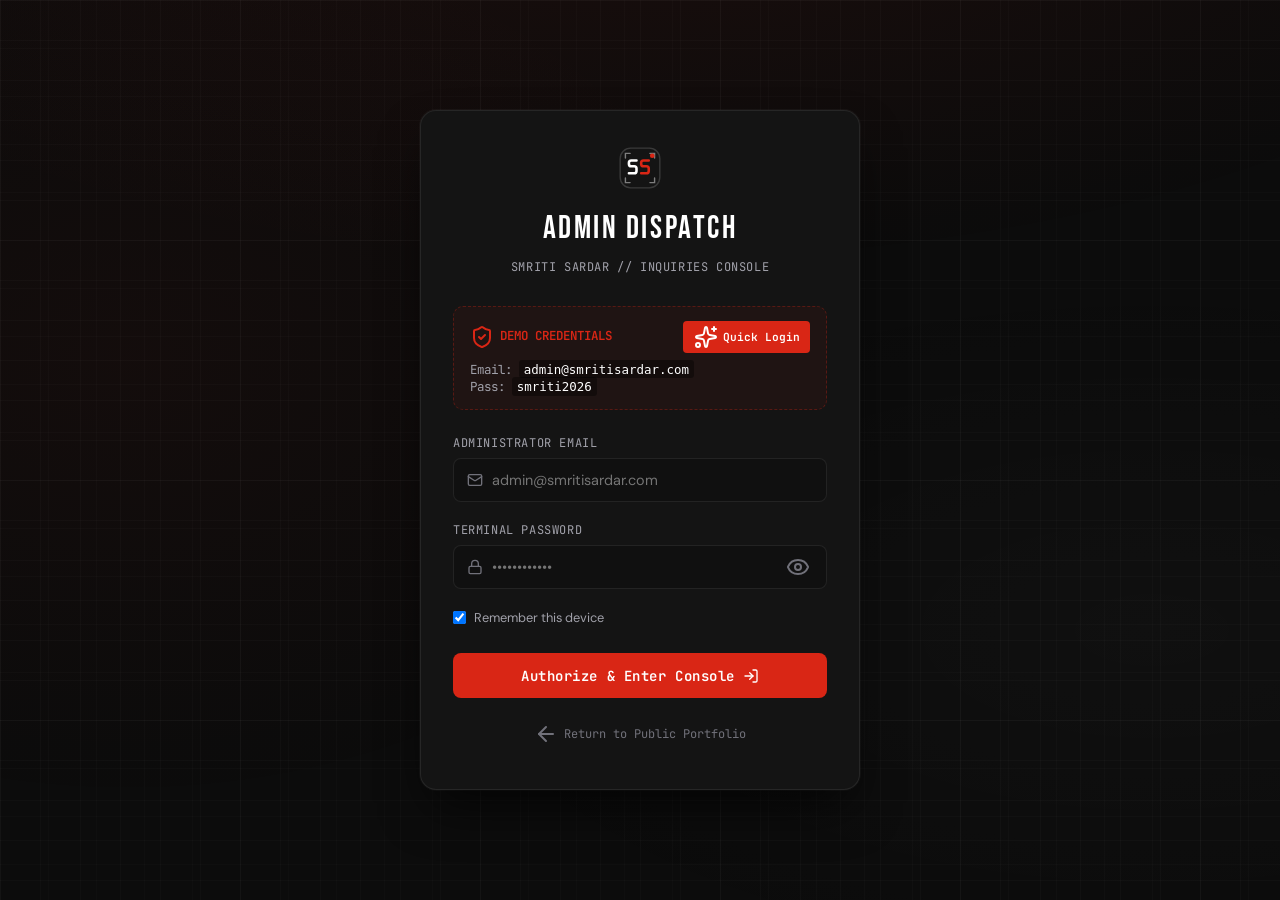
==== admin.html @ a328678c "feat: add Kaelorian-styled Admin Portal for contact inquiries with live syncing, CSV export and auth" ====
<!DOCTYPE html>
<html lang="en">
<head>
  <meta charset="UTF-8">
  <meta name="viewport" content="width=device-width, initial-scale=1.0">
  <meta name="robots" content="noindex, nofollow">
  <meta name="theme-color" content="#0c0c0c">
  <title>Admin Portal | Inquiries Dispatch | Smriti Sardar</title>

  <!-- Favicon -->
  <link rel="icon" type="image/svg+xml" href="data:image/svg+xml,<svg xmlns='http://www.w3.org/2000/svg' viewBox='0 0 100 100'><rect width='100' height='100' rx='20' fill='%230c0c0c'/><text x='50' y='65' font-family='Arial,sans-serif' font-size='48' font-weight='bold' fill='%23d92615' text-anchor='middle'>SS</text></svg>">

  <!-- Typography: Bebas Neue, DM Sans, JetBrains Mono -->
  <link rel="preconnect" href="https://fonts.googleapis.com">
  <link rel="preconnect" href="https://fonts.gstatic.com" crossorigin>
  <link href="https://fonts.googleapis.com/css2?family=Bebas+Neue&family=DM+Sans:ital,opsz,wght@0,9..40,100..1000;1,9..40,100..1000&family=JetBrains+Mono:wght@300;400;500;600;700&display=swap" rel="stylesheet">

  <!-- Core Base Styles & Admin Theme -->
  <link rel="stylesheet" href="styles.css">
  <link rel="stylesheet" href="admin.css">

  <!-- Local Lucide Icons -->
  <script src="assets/js/lucide.min.js"></script>
</head>
<body class="admin-body">
  <!-- Cinematic Telemetry Grid Background -->
  <div class="admin-grid-bg" aria-hidden="true"></div>

  <!-- =========================================================================
       1. AUTHENTICATION VIEW (Default if not logged in)
       ========================================================================= -->
  <section id="loginView" class="admin-auth-wrapper">
    <div class="admin-login-card">
      <div class="admin-login-header">
        <div class="admin-login-brand">
          <svg width="42" height="42" viewBox="0 0 36 36" fill="none" xmlns="http://www.w3.org/2000/svg" aria-hidden="true">
            <rect x="1" y="1" width="34" height="34" rx="9" fill="#141414" stroke="rgba(255, 255, 255, 0.16)" stroke-width="1.2"/>
            <path d="M5.5 9.5V5.5H9.5" stroke="rgba(255, 255, 255, 0.45)" stroke-width="1.2" stroke-linecap="round"/>
            <path d="M26.5 5.5H30.5V9.5" stroke="rgba(255, 255, 255, 0.45)" stroke-width="1.2" stroke-linecap="round"/>
            <path d="M5.5 26.5V30.5H9.5" stroke="rgba(255, 255, 255, 0.45)" stroke-width="1.2" stroke-linecap="round"/>
            <path d="M26.5 30.5H30.5V26.5" stroke="rgba(255, 255, 255, 0.45)" stroke-width="1.2" stroke-linecap="round"/>
            <path d="M15 11.5H10.5C9.4 11.5 8.5 12.4 8.5 13.5V14.5C8.5 15.6 9.4 16.5 10.5 16.5H13C14.1 16.5 15 17.4 15 18.5V20.5C15 21.6 14.1 22.5 13 22.5H8.5" stroke="#FFFFFF" stroke-width="2.2" stroke-linecap="round" stroke-linejoin="round"/>
            <path d="M25.5 11.5H21C19.9 11.5 19 12.4 19 13.5V14.5C19 15.6 19.9 16.5 21 16.5H23.5C24.6 16.5 25.5 17.4 25.5 18.5V20.5C25.5 21.6 24.6 22.5 23.5 22.5H19" stroke="#D92615" stroke-width="2.2" stroke-linecap="round" stroke-linejoin="round"/>
            <circle cx="28.5" cy="7.5" r="2" fill="#D92615"/>
          </svg>
        </div>
        <h1 class="admin-login-title">ADMIN DISPATCH</h1>
        <p class="admin-login-sub">Smriti Sardar // Inquiries Console</p>
      </div>

      <!-- Demo Quick-Fill Credentials Box -->
      <div class="demo-creds-box">
        <div class="demo-creds-header">
          <span class="demo-creds-label">
            <i data-lucide="shield-check" class="icon-xs"></i>
            DEMO CREDENTIALS
          </span>
          <button type="button" class="demo-fill-btn" id="demoFillBtn">
            <i data-lucide="sparkles" class="icon-xs"></i>
            Quick Login
          </button>
        </div>
        <div class="demo-creds-list">
          Email: <code>admin@smritisardar.com</code><br>
          Pass: <code>smriti2026</code>
        </div>
      </div>

      <!-- Login Form -->
      <form id="loginForm" class="auth-form" novalidate>
        <div class="auth-form-group">
          <label for="adminEmail" class="auth-label">Administrator Email</label>
          <div class="auth-input-wrap">
            <i data-lucide="mail" class="auth-input-icon"></i>
            <input type="email" id="adminEmail" class="auth-input" placeholder="admin@smritisardar.com" required autocomplete="username">
          </div>
        </div>

        <div class="auth-form-group">
          <label for="adminPassword" class="auth-label">Terminal Password</label>
          <div class="auth-input-wrap">
            <i data-lucide="lock" class="auth-input-icon"></i>
            <input type="password" id="adminPassword" class="auth-input" placeholder="••••••••••••" required autocomplete="current-password">
            <button type="button" id="togglePasswordBtn" class="auth-toggle-pwd" aria-label="Toggle password visibility">
              <i data-lucide="eye" class="icon-xs"></i>
            </button>
          </div>
        </div>

        <div class="auth-remember-row">
          <label class="auth-remember-label">
            <input type="checkbox" id="rememberMe" checked>
            <span>Remember this device</span>
          </label>
        </div>

        <button type="submit" class="auth-submit-btn" id="loginBtn">
          <span>Authorize & Enter Console</span>
          <i data-lucide="log-in" class="icon-sm"></i>
        </button>
      </form>

      <div class="auth-footer">
        <a href="index.html" class="auth-back-link">
          <i data-lucide="arrow-left" class="icon-xs"></i>
          Return to Public Portfolio
        </a>
      </div>
    </div>
  </section>

  <!-- =========================================================================
       2. DASHBOARD VIEW (Shown upon successful authentication)
       ========================================================================= -->
  <section id="dashboardView" class="admin-dashboard hidden">
    <!-- Top Sticky Appbar -->
    <header class="admin-appbar">
      <div class="admin-appbar-inner">
        <div class="admin-brand-cluster">
          <svg width="32" height="32" viewBox="0 0 36 36" fill="none" xmlns="http://www.w3.org/2000/svg" aria-hidden="true">
            <rect x="1" y="1" width="34" height="34" rx="9" fill="#141414" stroke="rgba(255, 255, 255, 0.16)" stroke-width="1.2"/>
            <path d="M5.5 9.5V5.5H9.5" stroke="rgba(255, 255, 255, 0.45)" stroke-width="1.2" stroke-linecap="round"/>
            <path d="M26.5 5.5H30.5V9.5" stroke="rgba(255, 255, 255, 0.45)" stroke-width="1.2" stroke-linecap="round"/>
            <path d="M5.5 26.5V30.5H9.5" stroke="rgba(255, 255, 255, 0.45)" stroke-width="1.2" stroke-linecap="round"/>
            <path d="M26.5 30.5H30.5V26.5" stroke="rgba(255, 255, 255, 0.45)" stroke-width="1.2" stroke-linecap="round"/>
            <path d="M15 11.5H10.5C9.4 11.5 8.5 12.4 8.5 13.5V14.5C8.5 15.6 9.4 16.5 10.5 16.5H13C14.1 16.5 15 17.4 15 18.5V20.5C15 21.6 14.1 22.5 13 22.5H8.5" stroke="#FFFFFF" stroke-width="2.2" stroke-linecap="round" stroke-linejoin="round"/>
            <path d="M25.5 11.5H21C19.9 11.5 19 12.4 19 13.5V14.5C19 15.6 19.9 16.5 21 16.5H23.5C24.6 16.5 25.5 17.4 25.5 18.5V20.5C25.5 21.6 24.6 22.5 23.5 22.5H19" stroke="#D92615" stroke-width="2.2" stroke-linecap="round" stroke-linejoin="round"/>
            <circle cx="28.5" cy="7.5" r="2" fill="#D92615"/>
          </svg>
          <div class="admin-brand-title">
            <span class="admin-brand-main">SMRITI SARDAR</span>
            <span class="admin-brand-sub">INQUIRIES DISPATCH TERMINAL</span>
          </div>
          <div class="admin-status-beacon" title="Local storage real-time event listener active">
            <span class="beacon-pulse"></span>
            <span>LIVE SYNC</span>
          </div>
        </div>

        <div class="admin-clock-wrap">
          <i data-lucide="clock" class="icon-xs"></i>
          <span id="clockIST">--:--:-- IST</span>
          <span style="opacity: 0.4;">|</span>
          <span id="clockUTC">--:--:-- UTC</span>
        </div>

        <div class="admin-header-actions">
          <a href="index.html" target="_blank" rel="noopener" class="admin-top-btn" title="Open public portfolio website in new tab">
            <i data-lucide="external-link" class="icon-xs"></i>
            <span>Live Site</span>
          </a>
          <button type="button" class="admin-top-btn btn-accent" id="simulateLeadBtn" title="Simulate a new incoming contact inquiry">
            <i data-lucide="plus" class="icon-xs"></i>
            <span>Simulate Lead</span>
          </button>
          <button type="button" class="admin-top-btn" id="exportCsvBtn" title="Download all leads as a CSV spreadsheet">
            <i data-lucide="download" class="icon-xs"></i>
            <span>Export CSV</span>
          </button>
          <button type="button" class="admin-top-btn btn-danger" id="logoutBtn" title="Sign out from this terminal">
            <i data-lucide="log-out" class="icon-xs"></i>
            <span>Logout</span>
          </button>
        </div>
      </div>
    </header>

    <!-- Main Container -->
    <main class="admin-main-wrap">
      <!-- KPI Telemetry Grid -->
      <section class="admin-stats-grid" aria-label="Key Performance Metrics">
        <div class="admin-stat-card">
          <div class="stat-info">
            <span class="stat-label">Total Inquiries</span>
            <span class="stat-value" id="statTotal">0</span>
            <span class="stat-meta">Lifetime contact requests</span>
          </div>
          <div class="stat-icon-pill red">
            <i data-lucide="inbox" class="icon-md"></i>
          </div>
        </div>

        <div class="admin-stat-card">
          <div class="stat-info">
            <span class="stat-label">Unread Inquiries</span>
            <span class="stat-value" id="statUnread">0</span>
            <span class="stat-meta">Awaiting your response</span>
          </div>
          <div class="stat-icon-pill amber">
            <i data-lucide="alert-circle" class="icon-md"></i>
          </div>
        </div>

        <div class="admin-stat-card">
          <div class="stat-info">
            <span class="stat-label">Replied / Active</span>
            <span class="stat-value" id="statReplied">0</span>
            <span class="stat-meta">Engaged discussions</span>
          </div>
          <div class="stat-icon-pill green">
            <i data-lucide="check-circle-2" class="icon-md"></i>
          </div>
        </div>

        <div class="admin-stat-card">
          <div class="stat-info">
            <span class="stat-label">Top Request Scope</span>
            <span class="stat-value" id="statTopScope" style="font-size: 1.6rem; margin-top: 0.2rem;">Expedition</span>
            <span class="stat-meta">Highest client demand</span>
          </div>
          <div class="stat-icon-pill blue">
            <i data-lucide="film" class="icon-md"></i>
          </div>
        </div>
      </section>

      <!-- Filter & Controls Toolbar -->
      <section class="admin-controls-card">
        <!-- Tabs -->
        <div class="admin-tabs-row" role="tablist">
          <button type="button" class="admin-filter-tab active" id="tabAll" role="tab">
            <span>All Requests</span>
            <span class="tab-badge" id="countAll">0</span>
          </button>
          <button type="button" class="admin-filter-tab" id="tabUnread" role="tab">
            <span>Unread</span>
            <span class="tab-badge" id="countUnread">0</span>
          </button>
          <button type="button" class="admin-filter-tab" id="tabReplied" role="tab">
            <span>Replied</span>
            <span class="tab-badge" id="countReplied">0</span>
          </button>
          <button type="button" class="admin-filter-tab" id="tabArchived" role="tab">
            <span>Archived</span>
            <span class="tab-badge" id="countArchived">0</span>
          </button>
        </div>

        <!-- Search & Dropdown Filters -->
        <div class="admin-search-row">
          <div class="admin-search-wrap">
            <i data-lucide="search" class="admin-search-icon"></i>
            <input type="text" id="searchInput" class="admin-search-input" placeholder="Search by client name, email, scope, or message keywords...">
          </div>

          <select id="scopeFilter" class="admin-select" aria-label="Filter by project scope">
            <option value="all">All Project Scopes</option>
            <option value="Documentary / Expedition">Documentary / Expedition</option>
            <option value="Commercial / Brand Film">Commercial / Brand Film</option>
            <option value="Drone Cinematography">Drone Cinematography</option>
            <option value="Video Editing / Color">Video Editing / Color</option>
          </select>

          <select id="sortFilter" class="admin-select" aria-label="Sort inquiries">
            <option value="newest">Sort: Newest First</option>
            <option value="oldest">Sort: Oldest First</option>
          </select>

          <button type="button" class="admin-btn-secondary" id="clearFiltersBtn" title="Clear search and filters">
            <i data-lucide="refresh-cw" class="icon-xs"></i>
            <span>Reset</span>
          </button>
        </div>
      </section>

      <!-- Inquiries Feed -->
      <div id="inquiriesFeed" class="admin-inquiries-feed" aria-live="polite">
        <!-- Inquiries cards rendered dynamically via admin.js -->
      </div>

      <!-- Empty State -->
      <div id="emptyState" class="admin-empty-state hidden">
        <div class="empty-icon-wrap">
          <i data-lucide="inbox" class="icon-lg"></i>
        </div>
        <h3 class="empty-state-title">NO INQUIRIES FOUND</h3>
        <p class="empty-state-sub">There are currently no inquiries matching your active filter criteria. Check another tab or click Simulate Lead to test.</p>
      </div>
    </main>
  </section>

  <!-- =========================================================================
       3. INQUIRY DETAIL MODAL / DOSSIER DRAWER
       ========================================================================= -->
  <div id="inquiryModal" class="admin-modal-backdrop hidden" role="dialog" aria-modal="true" aria-labelledby="modalTitle">
    <div class="admin-modal-card">
      <div class="admin-modal-header">
        <h3 class="admin-modal-title" id="modalTitle">CLIENT DOSSIER &amp; INQUIRY</h3>
        <button type="button" class="admin-modal-close" id="modalCloseBtn" aria-label="Close modal">
          <i data-lucide="x" class="icon-sm"></i>
        </button>
      </div>

      <div class="admin-modal-body">
        <div class="detail-dossier-grid">
          <div class="dossier-item">
            <span class="dossier-lbl">Client Name</span>
            <span class="dossier-val" id="modalName">Elena Rostova</span>
          </div>
          <div class="dossier-item">
            <span class="dossier-lbl">Email Address</span>
            <span class="dossier-val" id="modalEmail">elena@alpineproductions.com</span>
          </div>
          <div class="dossier-item">
            <span class="dossier-lbl">Project Scope</span>
            <span class="dossier-val" id="modalScope">Documentary / Expedition</span>
          </div>
          <div class="dossier-item">
            <span class="dossier-lbl">Timestamp</span>
            <span class="dossier-val" id="modalTime">Oct 29, 2026, 14:32:00</span>
          </div>
        </div>

        <div>
          <label class="auth-label" style="display:block; margin-bottom:0.4rem;">Status</label>
          <select id="modalStatusSelect" class="admin-select" style="width:100%;">
            <option value="unread">Unread / New Dispatch</option>
            <option value="replied">Replied / In Progress</option>
            <option value="archived">Archived</option>
          </select>
        </div>

        <div>
          <label class="auth-label" style="display:block; margin-bottom:0.4rem;">Project Message &amp; Vision</label>
          <div class="detail-message-box" id="modalMessage"></div>
        </div>

        <div>
          <div style="display:flex; justify-content:space-between; align-items:center; margin-bottom:0.4rem;">
            <label for="modalNotes" class="auth-label" style="margin:0;">Internal Admin Notes (Private)</label>
            <button type="button" class="admin-btn-secondary" id="modalSaveNotesBtn" style="padding:0.25rem 0.6rem; font-size:0.7rem;">
              <i data-lucide="check" class="icon-xs"></i> Save Note
            </button>
          </div>
          <textarea id="modalNotes" class="admin-notes-area" rows="3" placeholder="Add private notes regarding budget quotes, camera equipment required, or follow-up dates..."></textarea>
        </div>
      </div>

      <div class="admin-modal-footer">
        <div style="display:flex; gap:0.5rem;">
          <a id="modalReplyBtn" href="#" class="btn-inquiry-action primary" style="padding:0.55rem 1rem; font-size:0.8rem;">
            <i data-lucide="send" class="icon-xs"></i>
            <span>Reply via Email</span>
          </a>
          <button type="button" id="modalCopyBtn" class="btn-inquiry-action" style="padding:0.55rem 0.85rem; font-size:0.8rem;">
            <i data-lucide="copy" class="icon-xs"></i>
            <span>Copy Dossier</span>
          </button>
        </div>

        <button type="button" id="modalDeleteBtn" class="btn-inquiry-action danger" style="padding:0.55rem 0.85rem; font-size:0.8rem;">
          <i data-lucide="trash-2" class="icon-xs"></i>
          <span>Delete File</span>
        </button>
      </div>
    </div>
  </div>

  <!-- =========================================================================
       4. SIMULATE INCOMING LEAD MODAL
       ========================================================================= -->
  <div id="simulateModal" class="admin-modal-backdrop hidden" role="dialog" aria-modal="true" aria-labelledby="simModalTitle">
    <div class="admin-modal-card">
      <div class="admin-modal-header">
        <h3 class="admin-modal-title" id="simModalTitle">SIMULATE INCOMING CONTACT INQUIRY</h3>
        <button type="button" class="admin-modal-close" id="simulateCloseBtn" aria-label="Close modal">
          <i data-lucide="x" class="icon-sm"></i>
        </button>
      </div>

      <form id="simulateForm" style="display:flex; flex-direction:column; overflow-y:auto;">
        <div class="admin-modal-body">
          <div>
            <label class="auth-label" style="display:block; margin-bottom:0.4rem;">Select Quick Template Preset</label>
            <div class="preset-pills-row">
              <button type="button" class="preset-pill" data-preset="expedition">
                <i data-lucide="sparkles" class="icon-xs"></i> Himalayan Expedition Doc
              </button>
              <button type="button" class="preset-pill" data-preset="brand">
                <i data-lucide="sparkles" class="icon-xs"></i> Nordic Trail Commercial
              </button>
              <button type="button" class="preset-pill" data-preset="drone">
                <i data-lucide="sparkles" class="icon-xs"></i> CineLifter Drone Pilot
              </button>
            </div>
          </div>

          <div class="auth-form-group">
            <label for="simName" class="auth-label">Sender Name</label>
            <input type="text" id="simName" class="auth-input" placeholder="e.g. David Lin" required style="padding-left:1rem;">
          </div>

          <div class="auth-form-group">
            <label for="simEmail" class="auth-label">Email Address</label>
            <input type="email" id="simEmail" class="auth-input" placeholder="e.g. david@nationalfilm.org" required style="padding-left:1rem;">
          </div>

          <div class="auth-form-group">
            <label for="simScope" class="auth-label">Project Scope</label>
            <select id="simScope" class="admin-select" style="width:100%;">
              <option value="Documentary / Expedition">Documentary / Expedition</option>
              <option value="Commercial / Brand Film">Commercial / Brand Film</option>
              <option value="Drone Cinematography">Drone Cinematography</option>
              <option value="Video Editing / Color">Video Editing / Color</option>
            </select>
          </div>

          <div class="auth-form-group">
            <label for="simMessage" class="auth-label">Project Message</label>
            <textarea id="simMessage" class="auth-input" rows="4" placeholder="Simulated project scope description..." required style="padding-left:1rem;"></textarea>
          </div>
        </div>

        <div class="admin-modal-footer">
          <button type="button" class="btn-inquiry-action" id="cancelSimBtn" onclick="document.getElementById('simulateModal').classList.add('hidden');">Cancel</button>
          <button type="submit" class="auth-submit-btn" style="margin:0; padding:0.55rem 1.25rem;">
            <span>Dispatch Simulated Inquiry</span>
            <i data-lucide="send" class="icon-xs"></i>
          </button>
        </div>
      </form>
    </div>
  </div>

  <!-- =========================================================================
       5. TOAST NOTIFICATION
       ========================================================================= -->
  <div class="admin-toast-portal">
    <div id="adminToast" class="admin-toast" role="status" aria-live="polite">
      <i data-lucide="check-circle-2" class="icon-sm" style="color:var(--admin-green);"></i>
      <span id="toastText">Action completed successfully</span>
    </div>
  </div>

  <!-- Admin Controller -->
  <script src="admin.js"></script>
</body>
</html>
---- styles.css ----
/* ==========================================================================
   SMRITI SARDAR PORTFOLIO — KAELORIAN EDITORIAL DESIGN SYSTEM
   Theme: Kaelorian Studio Architecture (Matte Obsidian, Crisp Hairline Borders,
          Condensed Heroic Bebas Neue Typography, DM Sans Editorial Flow,
          Vermilion Red Accent [#d92615] & High-Contrast Monochrome Badges)
   ========================================================================== */

/* --- 1. DESIGN TOKENS --- */
:root {
  /* Tone 1: Canvas & Surfaces */
  --tone-1-canvas: #0c0c0c;                  /* Kaelorian Matte Obsidian */
  --tone-1-surface: #141414;                 /* Dark Basalt Surface */
  --tone-1-surface-glass: rgba(18, 18, 18, 0.78); /* Translucent Glass */
  --tone-1-surface-elevated: rgba(22, 22, 22, 0.95); /* Modals & Floating Menus */
  --tone-1-border: rgba(255, 255, 255, 0.1); /* 1px Crisp Hairline Border */
  --tone-1-border-subtle: rgba(255, 255, 255, 0.06); /* Edge lighting */

  /* Tone 2: Headings & Titles */
  --tone-2-title: #ffffff;                   /* Crisp Alabaster White */
  --tone-2-title-muted: #e4e4e7;             /* Sub-heading White */
  --tone-2-gradient: linear-gradient(180deg, #ffffff 60%, #a1a1aa 100%);

  /* Tone 3: Descriptions & Copy */
  --tone-3-copy: #8f8f8f;                    /* Kaelorian Muted Grey */
  --tone-3-copy-dim: #525252;                /* Dim Slate for minor hints */
  --tone-3-copy-bright: #d4d4d4;             /* Bright Slate for lead text */

  /* Tone 4: Primary Brand & Interactive Accent (Kaelorian Vermilion Red) */
  --tone-4-primary: #d92615;                 /* Kaelorian Red */
  --tone-4-violet: #fa4e3e;                  /* Ember Red Hover */
  --tone-4-primary-hover: #fa4e3e;           /* Bright Vermilion Hover */
  --tone-4-gradient: linear-gradient(135deg, #d92615 0%, #fa4e3e 100%);
  --tone-4-glow: rgba(217, 38, 21, 0.35);   /* Vermilion Soft Glow */
  --tone-4-spotlight: rgba(217, 38, 21, 0.22); /* MagicCard Spotlight */
  --tone-4-ring: rgba(217, 38, 21, 0.5);    /* Focus Ring */

  /* Tone 5: Secondary Highlight & Telemetry */
  --tone-5-cyan: #06b6d4;                    /* Vibrant Cyan Telemetry */
  --tone-5-emerald: #10b981;                 /* Status Beacon Emerald */
  --tone-5-glow: rgba(217, 38, 21, 0.35);    /* Glow */
  --tone-5-badge-bg: rgba(255, 255, 255, 0.04); /* Kaelorian Minimal Badge Tint */

  /* Typography */
  --font-display: "Bebas Neue", -apple-system, BlinkMacSystemFont, "Segoe UI", sans-serif;
  --font-body: "DM Sans", "Inter", -apple-system, BlinkMacSystemFont, "Segoe UI", Roboto, sans-serif;
  --font-mono: "JetBrains Mono", ui-monospace, SFMono-Regular, Menlo, Monaco, Consolas, monospace;

  /* Sizing & Radius */
  --radius-sm: 0.375rem;                     /* 6px */
  --radius: 0.5rem;                          /* 8px */
  --radius-lg: 0.75rem;                      /* 12px */
  --radius-xl: 1rem;                         /* 16px */
  --radius-full: 9999px;

  /* Animation Easings */
  --ease-out-expo: cubic-bezier(0.16, 1, 0.3, 1);
  --ease-smooth: cubic-bezier(0.2, 0.9, 0.3, 1);
}

/* --- 2. GLOBAL RESET & FOUNDATIONS --- */
*, *::before, *::after {
  box-sizing: border-box;
  margin: 0;
  padding: 0;
  -webkit-tap-highlight-color: transparent;
}

html {
  scroll-behavior: smooth;
  scroll-padding-top: 100px;
  font-size: 16px;
  background-color: var(--tone-1-canvas);
  color: var(--tone-2-title);
}

body {
  font-family: var(--font-body);
  background-color: var(--tone-1-canvas);
  color: var(--tone-3-copy);
  line-height: 1.65;
  overflow-x: hidden;
  position: relative;
  min-height: 100vh;
  -webkit-font-smoothing: antialiased;
  -moz-osx-font-smoothing: grayscale;
}

/* Ambient Radial Mesh & Fine Matrix Grid */
body::before {
  content: "";
  position: fixed;
  inset: 0;
  background-image: 
    radial-gradient(ellipse 80% 50% at 50% -20%, rgba(217, 38, 21, 0.08), transparent),
    radial-gradient(ellipse 60% 40% at 90% 70%, rgba(255, 255, 255, 0.02), transparent),
    radial-gradient(ellipse 50% 50% at 10% 40%, rgba(217, 38, 21, 0.04), transparent),
    linear-gradient(to right, rgba(255, 255, 255, 0.015) 1px, transparent 1px),
    linear-gradient(to bottom, rgba(255, 255, 255, 0.015) 1px, transparent 1px);
  background-size: 100% 100%, 100% 100%, 100% 100%, 48px 48px, 48px 48px;
  pointer-events: none;
  z-index: 0;
}

a {
  color: inherit;
  text-decoration: none;
}

button {
  font-family: inherit;
  border: none;
  background: none;
  cursor: pointer;
  color: inherit;
}

input, textarea, button {
  font-family: inherit;
}

/* --- 3. TYPOGRAPHY ENFORCEMENT --- */
h1, h2, h3, h4, .hero-title, .section-title, .about-heading, .contact-heading, .card-title, .dialog-title {
  font-family: var(--font-display);
  color: var(--tone-2-title);
  letter-spacing: 0.025em;
  text-transform: uppercase;
  font-weight: 400;
}

p, .hero-subtitle, .section-lead, .card-summary, .about-lead, .about-text, .dialog-description, .contact-lead, .pillar-section p, .process-step-card p {
  font-family: var(--font-body);
  color: var(--tone-3-copy);
  line-height: 1.65;
}

.stat-num, .chip-count, .meta-tag, .badge, .project-number, .step-num, .spec-val, .spec-label, .subhead-lbl, #gitCommitHash, .timecode-overlay {
  font-family: var(--font-mono);
}

/* --- 4. SCROLL PROGRESS BAR & AMBIENT FILM GRAIN --- */
.scroll-progress-bar {
  position: fixed;
  top: 0;
  left: 0;
  width: 0%;
  height: 2px;
  background: linear-gradient(90deg, var(--tone-4-primary), #ffffff);
  z-index: 1000;
  transition: width 0.08s ease-out;
}

.film-grain {
  position: fixed;
  inset: 0;
  pointer-events: none;
  z-index: 1;
  opacity: 0.025;
  background-image: url("data:image/svg+xml,%3Csvg viewBox='0 0 200 200' xmlns='http://www.w3.org/2000/svg'%3E%3Cfilter id='noiseFilter'%3E%3CfeTurbulence type='fractalNoise' baseFrequency='0.85' numOctaves='3' stitchTiles='stitch'/%3E%3C/filter%3E%3Crect width='100%25' height='100%25' filter='url(%23noiseFilter)'/%3E%3C/svg%3E");
}

/* --- 5. MAGIC UI: BLURFADE ANIMATION --- */
@keyframes blur-fade-in {
  0% {
    opacity: 0;
    filter: blur(8px);
    transform: translateY(12px);
  }
  100% {
    opacity: 1;
    filter: blur(0px);
    transform: translateY(0);
  }
}

.animate-on-scroll {
  opacity: 0;
  filter: blur(8px);
  transform: translateY(12px);
  transition: opacity 0.65s var(--ease-out-expo),
              filter 0.65s var(--ease-out-expo),
              transform 0.65s var(--ease-out-expo);
  will-change: opacity, filter, transform;
}

.animate-on-scroll.in-view {
  animation: blur-fade-in 0.65s var(--ease-out-expo) forwards;
}

/* --- 6. MAGIC UI: SPOTLIGHT CARDS (MAGIC-CARD) --- */
.magic-card {
  position: relative;
  background: var(--tone-1-surface-glass);
  backdrop-filter: blur(14px);
  -webkit-backdrop-filter: blur(14px);
  border: 1px solid var(--tone-1-border);
  border-radius: var(--radius-xl);
  overflow: hidden;
  transition: border-color 0.25s ease, background 0.25s ease, transform 0.25s var(--ease-out-expo);
}

/* Electric Indigo & Cyan radial spotlight following cursor */
.magic-card::before {
  content: "";
  position: absolute;
  inset: -1px;
  border-radius: inherit;
  padding: 1px;
  background: radial-gradient(
    480px circle at var(--mouse-x, -600px) var(--mouse-y, -600px),
    rgba(217, 38, 21, 0.35),
    rgba(255, 255, 255, 0.08) 35%,
    transparent 55%
  );
  -webkit-mask: linear-gradient(#fff 0 0) content-box, linear-gradient(#fff 0 0);
  -webkit-mask-composite: xor;
  mask-composite: exclude;
  pointer-events: none;
  opacity: 0;
  transition: opacity 0.3s ease;
  z-index: 2;
}

/* Subtle surface illumination */
.magic-card::after {
  content: "";
  position: absolute;
  inset: 0;
  border-radius: inherit;
  background: radial-gradient(
    400px circle at var(--mouse-x, -600px) var(--mouse-y, -600px),
    rgba(217, 38, 21, 0.06),
    transparent 50%
  );
  pointer-events: none;
  opacity: 0;
  transition: opacity 0.3s ease;
  z-index: 1;
}

.magic-card:hover::before,
.magic-card:hover::after {
  opacity: 1;
}

.magic-card:hover {
  border-color: rgba(255, 255, 255, 0.25);
}

/* --- 7. MAGIC UI: ANIMATED BORDER BEAM --- */
.border-beam-wrapper {
  position: relative;
}

.border-beam {
  position: absolute;
  inset: 0;
  border-radius: inherit;
  pointer-events: none;
  overflow: hidden;
  z-index: 3;
}

/* Conic gradient rotating border beam blending Kaelorian Red & White */
.border-beam::after {
  content: "";
  position: absolute;
  aspect-ratio: 1;
  width: calc(100% * 1.5);
  top: 50%;
  left: 50%;
  background: conic-gradient(
    from 0deg at 50% 50%,
    transparent 0deg,
    transparent 280deg,
    var(--tone-4-primary) 320deg,
    #fa4e3e 345deg,
    #ffffff 360deg
  );
  animation: border-beam-spin 7.5s linear infinite;
  transform: translate(-50%, -50%);
  -webkit-mask: linear-gradient(#fff 0 0) content-box, linear-gradient(#fff 0 0);
  -webkit-mask-composite: xor;
  mask-composite: exclude;
  padding: 1.5px;
}

@keyframes border-beam-spin {
  0% { transform: translate(-50%, -50%) rotate(0deg); }
  100% { transform: translate(-50%, -50%) rotate(360deg); }
}

/* --- 8. BUTTONS & BADGES --- */
.btn {
  display: inline-flex;
  align-items: center;
  justify-content: center;
  gap: 0.5rem;
  font-family: var(--font-body);
  font-size: 0.8125rem;
  font-weight: 600;
  line-height: 1;
  text-transform: uppercase;
  letter-spacing: 0.05em;
  padding: 0.7rem 1.35rem;
  border-radius: var(--radius-full);
  border: 1px solid transparent;
  transition: all 0.2s var(--ease-smooth);
  white-space: nowrap;
  user-select: none;
  cursor: pointer;
  position: relative;
}

.btn:active {
  transform: scale(0.98);
}

.btn:focus-visible {
  outline: none;
  box-shadow: 0 0 0 2px var(--tone-1-canvas), 0 0 0 4px var(--tone-4-ring);
}

/* Kaelorian Vermilion Red CTA Button */
.btn-primary {
  background: var(--tone-4-primary);
  color: #ffffff;
  border: 1px solid rgba(255, 255, 255, 0.15);
  box-shadow: 0 4px 16px -2px var(--tone-4-glow);
}

.btn-primary:hover {
  background: var(--tone-4-primary-hover);
  box-shadow: 0 6px 24px -2px rgba(250, 78, 62, 0.6);
  transform: translateY(-1px);
}

.btn-primary:active {
  transform: scale(0.98);
}

/* Kaelorian Minimal Outline Button */
.btn-outline {
  background-color: rgba(20, 20, 20, 0.6);
  border-color: var(--tone-1-border);
  color: var(--tone-2-title);
  backdrop-filter: blur(8px);
}

.btn-outline:hover {
  background-color: rgba(255, 255, 255, 0.08);
  border-color: rgba(255, 255, 255, 0.3);
  color: #ffffff;
  transform: translateY(-1px);
}

.btn-outline:active {
  transform: scale(0.98);
}

.btn-secondary {
  background-color: var(--tone-1-surface);
  border-color: var(--tone-1-border);
  color: var(--tone-2-title);
}

.btn-secondary:hover {
  background-color: #1a1a22;
  border-color: #3f3f46;
}

.btn-ghost {
  background-color: transparent;
  color: var(--tone-3-copy);
}

.btn-ghost:hover {
  background-color: rgba(255, 255, 255, 0.05);
  color: var(--tone-2-title);
}

.btn-sm {
  padding: 0.45rem 0.85rem;
  font-size: 0.8125rem;
  border-radius: var(--radius);
}

.btn-lg {
  padding: 0.75rem 1.45rem;
  font-size: 0.9375rem;
  border-radius: var(--radius);
}

.btn-icon {
  width: 2.25rem;
  height: 2.25rem;
  padding: 0;
  border-radius: var(--radius);
}

/* Lucide Icon Helpers */
.icon-sm {
  width: 1rem;
  height: 1rem;
  stroke-width: 2;
}

.icon-md {
  width: 1.25rem;
  height: 1.25rem;
  stroke-width: 2;
}

.icon-lg {
  width: 1.5rem;
  height: 1.5rem;
  stroke-width: 1.75;
}

/* Kaelorian Status Badges */
.badge {
  display: inline-flex;
  align-items: center;
  gap: 0.45rem;
  font-family: var(--font-mono);
  font-size: 0.72rem;
  font-weight: 600;
  text-transform: uppercase;
  letter-spacing: 0.08em;
  padding: 0.35rem 0.85rem;
  border-radius: var(--radius-full);
  border: 1px solid var(--tone-1-border);
  background: var(--tone-5-badge-bg);
  color: var(--tone-2-title);
  backdrop-filter: blur(8px);
}

.badge-outline {
  border-color: rgba(255, 255, 255, 0.15);
}

.badge-num {
  color: var(--tone-4-primary);
  font-weight: 700;
}

.badge-pulse-dot {
  width: 6px;
  height: 6px;
  border-radius: 50%;
  background: var(--tone-4-primary);
  box-shadow: 0 0 8px var(--tone-4-glow);
  animation: pulse-dot-anim 2s infinite ease-in-out;
}

.pulse-dot {
  width: 6px;
  height: 6px;
  border-radius: 50%;
  background: var(--tone-5-emerald);
  box-shadow: 0 0 8px rgba(16, 185, 129, 0.8);
  animation: pulse-dot-anim 2s infinite ease-in-out;
}

@keyframes pulse-dot-anim {
  0%, 100% { opacity: 1; transform: scale(1); }
  50% { opacity: 0.4; transform: scale(0.85); }
}

/* --- 9. FLOATING STUDIO DOCK NAVBAR --- */
.site-header {
  position: fixed;
  top: 1.25rem;
  left: 0;
  width: 100%;
  padding: 0 1rem;
  z-index: 50;
  pointer-events: none;
}

.header-container {
  max-width: 1120px;
  margin: 0 auto;
  padding: 0.5rem 0.85rem;
  border-radius: var(--radius-full);
  background: rgba(12, 12, 16, 0.78);
  backdrop-filter: blur(20px);
  -webkit-backdrop-filter: blur(20px);
  border: 1px solid rgba(255, 255, 255, 0.09);
  box-shadow: 0 20px 40px -15px rgba(0, 0, 0, 0.8);
  display: flex;
  align-items: center;
  justify-content: space-between;
  pointer-events: auto;
  transition: all 0.25s ease;
}

.site-header.elevated .header-container {
  background: rgba(10, 10, 10, 0.95);
  border-color: rgba(255, 255, 255, 0.18);
  box-shadow: 0 25px 50px -10px rgba(0, 0, 0, 0.95);
}

/* Unique Viewfinder SS Monogram Brand Mark */
.brand-wordmark {
  display: inline-flex;
  align-items: center;
  gap: 0.75rem;
  color: var(--tone-2-title);
  text-decoration: none;
  padding-left: 0.25rem;
}

.brand-monogram {
  display: inline-flex;
  align-items: center;
  justify-content: center;
  line-height: 0;
  position: relative;
  transition: transform 0.25s var(--ease-out-expo), filter 0.25s ease;
}

.brand-monogram-svg {
  display: block;
  width: 34px;
  height: 34px;
  transition: all 0.25s ease;
}

.brand-wordmark:hover .brand-monogram {
  transform: scale(1.06);
  filter: drop-shadow(0 0 10px rgba(217, 38, 21, 0.45));
}

.brand-text-block {
  display: flex;
  flex-direction: column;
  gap: 0.1rem;
}

.brand-name {
  font-family: var(--font-display);
  font-size: 1.15rem;
  font-weight: 400;
  letter-spacing: 0.04em;
  line-height: 1;
  color: #ffffff;
}

.brand-sub {
  font-family: var(--font-mono);
  font-size: 0.65rem;
  font-weight: 500;
  letter-spacing: 0.04em;
  color: var(--tone-3-copy);
  line-height: 1;
}

/* Nav links */
.nav-links {
  display: flex;
  align-items: center;
  gap: 0.25rem;
}

.nav-item {
  padding: 0.45rem 0.85rem;
  font-size: 0.8125rem;
  font-weight: 500;
  color: var(--tone-3-copy);
  border-radius: var(--radius-full);
  transition: color 0.15s, background 0.15s;
}

.nav-item:hover {
  color: var(--tone-2-title);
  background: rgba(255, 255, 255, 0.05);
}

.nav-cta {
  border-radius: var(--radius-full);
  padding: 0.5rem 1rem;
}

/* Mobile Hamburger Toggle */
.menu-toggle {
  display: none;
  flex-direction: column;
  justify-content: center;
  align-items: center;
  width: 2.25rem;
  height: 2.25rem;
  gap: 5px;
  border-radius: var(--radius-full);
  border: 1px solid var(--tone-1-border);
  background: rgba(24, 24, 28, 0.6);
}

.menu-toggle .bar {
  width: 18px;
  height: 1.5px;
  background-color: var(--tone-2-title);
  transition: transform 0.25s, opacity 0.25s;
}

.menu-toggle.open .bar-1 {
  transform: translateY(6.5px) rotate(45deg);
}

.menu-toggle.open .bar-2 {
  opacity: 0;
}

.menu-toggle.open .bar-3 {
  transform: translateY(-6.5px) rotate(-45deg);
}

/* Mobile Navigation Drawer */
.mobile-drawer {
  position: fixed;
  inset: 0;
  top: 5rem;
  background: rgba(9, 9, 11, 0.97);
  backdrop-filter: blur(20px);
  -webkit-backdrop-filter: blur(20px);
  border-top: 1px solid var(--tone-1-border);
  opacity: 0;
  pointer-events: none;
  transition: opacity 0.25s var(--ease-out-expo);
  z-index: 49;
}

.mobile-drawer.open {
  opacity: 1;
  pointer-events: auto;
}

.mobile-drawer-content {
  padding: 1.5rem;
  display: flex;
  flex-direction: column;
  gap: 1.5rem;
  max-width: 480px;
  margin: 0 auto;
}

.drawer-header {
  display: flex;
  align-items: center;
  justify-content: space-between;
  padding-bottom: 0.75rem;
  border-bottom: 1px solid var(--tone-1-border);
}

.drawer-title {
  font-family: var(--font-mono);
  font-size: 0.75rem;
  text-transform: uppercase;
  color: var(--tone-3-copy);
  letter-spacing: 0.05em;
}

.drawer-nav {
  display: flex;
  flex-direction: column;
  gap: 0.5rem;
}

.drawer-link {
  display: flex;
  align-items: center;
  gap: 0.75rem;
  padding: 0.75rem 1rem;
  border-radius: var(--radius);
  font-size: 0.9375rem;
  font-weight: 500;
  color: var(--tone-3-copy);
  border: 1px solid transparent;
  transition: all 0.2s;
}

.drawer-link:hover, .drawer-link:focus-visible {
  color: #fff;
  background: var(--tone-1-surface);
  border-color: var(--tone-1-border);
}

.drawer-cta {
  background: var(--tone-4-gradient);
  color: #ffffff;
}

.drawer-cta:hover {
  background: linear-gradient(135deg, #4f46e5 0%, #7c3aed 100%);
  color: #ffffff;
}

.drawer-footer {
  margin-top: auto;
  padding-top: 1.25rem;
  border-top: 1px solid var(--tone-1-border);
  font-family: var(--font-mono);
  font-size: 0.8125rem;
  color: var(--tone-3-copy);
}

.drawer-contact-val {
  margin-bottom: 0.35rem;
}

.drawer-socials {
  display: flex;
  gap: 1rem;
  margin-top: 0.75rem;
}

.drawer-icon-link {
  color: var(--tone-4-primary);
  text-decoration: underline;
  text-underline-offset: 4px;
}

/* --- 10. HERO SECTION --- */
.hero-section {
  position: relative;
  z-index: 2;
  padding-top: 8.5rem;
  padding-bottom: 5rem;
  max-width: 1240px;
  margin: 0 auto;
  padding-left: 1.5rem;
  padding-right: 1.5rem;
}

.hero-layout {
  display: grid;
  grid-template-columns: 1.15fr 0.85fr;
  align-items: center;
  gap: 3.5rem;
}

.hero-copy {
  display: flex;
  flex-direction: column;
  align-items: flex-start;
}

/* --- UNIQUE DIRECTOR'S PRODUCTION SLATE & TELEMETRY HUD --- */
.director-slate-hud {
  display: inline-flex;
  align-items: center;
  gap: 0.65rem;
  padding: 0.35rem 0.5rem 0.35rem 0.35rem;
  background: rgba(18, 18, 18, 0.85);
  border: 1px solid rgba(255, 255, 255, 0.12);
  border-radius: var(--radius-full);
  backdrop-filter: blur(16px);
  -webkit-backdrop-filter: blur(16px);
  box-shadow: 0 10px 30px -10px rgba(0, 0, 0, 0.8);
  margin-bottom: 1.75rem;
  flex-wrap: wrap;
  transition: border-color 0.25s ease, box-shadow 0.25s ease;
}

.director-slate-hud:hover {
  border-color: rgba(217, 38, 21, 0.35);
  box-shadow: 0 12px 35px -8px rgba(217, 38, 21, 0.18);
}

.slate-index-pill {
  display: inline-flex;
  align-items: center;
  gap: 0.4rem;
  padding: 0.3rem 0.75rem;
  background: #1c1c1c;
  border: 1px solid rgba(255, 255, 255, 0.15);
  border-radius: var(--radius-full);
  font-family: var(--font-mono);
  font-size: 0.7rem;
  font-weight: 700;
  letter-spacing: 0.06em;
  color: #ffffff;
}

.slate-rec-light {
  width: 7px;
  height: 7px;
  border-radius: 50%;
  background: var(--tone-4-primary);
  box-shadow: 0 0 10px var(--tone-4-primary);
  animation: pulse-dot-anim 1.8s infinite ease-in-out;
}

.slate-index-tag {
  color: var(--tone-4-primary);
  font-weight: 800;
}

.slate-pipe {
  color: var(--tone-3-copy-dim);
}

.slate-label {
  color: #e4e4e7;
  font-size: 0.6875rem;
}

.slate-roles-group {
  display: inline-flex;
  align-items: center;
  gap: 0.65rem;
  padding: 0 0.35rem;
}

.slate-role {
  font-family: var(--font-mono);
  font-size: 0.7rem;
  font-weight: 600;
  letter-spacing: 0.05em;
  color: #a1a1aa;
  display: inline-flex;
  align-items: center;
  gap: 0.25rem;
  transition: color 0.18s ease;
}

.slate-role:hover {
  color: #ffffff;
}

.slate-plus {
  color: var(--tone-4-primary);
  font-weight: 700;
}

.slate-telemetry-badge {
  display: inline-flex;
  align-items: center;
  gap: 0.45rem;
  padding: 0.3rem 0.65rem;
  background: rgba(255, 255, 255, 0.04);
  border: 1px solid rgba(255, 255, 255, 0.08);
  border-radius: var(--radius-full);
  font-family: var(--font-mono);
  font-size: 0.6875rem;
  color: #8f8f8f;
  margin-left: auto;
}

.telemetry-coord {
  color: #d4d4d4;
  font-weight: 500;
}

.telemetry-year {
  color: var(--tone-4-primary);
  font-weight: 700;
}

.status-chip {
  margin-bottom: 1.5rem;
}

.hero-title {
  font-family: var(--font-display);
  font-size: clamp(3.8rem, 7.8vw, 6.2rem);
  font-weight: 400;
  line-height: 0.95;
  letter-spacing: 0.02em;
  text-transform: uppercase;
  color: var(--tone-2-title);
  margin-bottom: 1.5rem;
}

.hero-title .highlight-text {
  color: var(--tone-4-primary);
  background: none;
  -webkit-background-clip: unset;
  -webkit-text-fill-color: unset;
  font-style: normal;
  font-weight: 400;
}

.hero-subtitle {
  font-size: 1.0625rem;
  color: var(--tone-3-copy);
  line-height: 1.7;
  margin-bottom: 2rem;
  max-width: 540px;
}

.hero-actions {
  display: flex;
  align-items: center;
  gap: 0.85rem;
  flex-wrap: wrap;
  margin-bottom: 2.5rem;
}

.icon-animated {
  animation: bounce-subtle 2s infinite ease-in-out;
}

@keyframes bounce-subtle {
  0%, 100% { transform: translateY(0); }
  50% { transform: translateY(3px); }
}

/* Hero Stats Strip with Magic UI Number Ticker */
.hero-stats-strip {
  display: flex;
  align-items: stretch;
  gap: 0.85rem;
  flex-wrap: wrap;
  width: 100%;
}

.stat-pill {
  flex: 1;
  min-width: 140px;
  padding: 0.85rem 1.15rem;
  display: flex;
  flex-direction: column;
  gap: 0.2rem;
}

.stat-num {
  font-family: var(--font-mono);
  font-size: 1.65rem;
  font-weight: 700;
  color: var(--tone-2-title);
  letter-spacing: -0.02em;
}

.stat-lbl {
  font-size: 0.75rem;
  color: var(--tone-3-copy);
  line-height: 1.35;
}

/* Hero Visual Frame with Moments Switcher & Border Beam */
.hero-visual-wrapper {
  position: relative;
  width: 100%;
}

.hero-card-frame {
  position: relative;
  background: var(--tone-1-surface-glass);
  border: 1px solid var(--tone-1-border);
  border-radius: var(--radius-xl);
  padding: 0.75rem;
  overflow: hidden;
  box-shadow: 0 25px 50px -15px rgba(0, 0, 0, 0.8);
}

.hero-image-container {
  position: relative;
  width: 100%;
  height: 450px;
  border-radius: calc(var(--radius-xl) - 4px);
  overflow: hidden;
  background: #09090b;
}

.hero-active-img {
  width: 100%;
  height: 100%;
  object-fit: cover;
  object-position: center;
  transition: opacity 0.22s ease, transform 0.4s var(--ease-out-expo);
}

.hero-active-img.image-fading {
  opacity: 0.15;
  transform: scale(0.98);
}

.image-gradient-overlay {
  position: absolute;
  inset: 0;
  background: linear-gradient(180deg, rgba(9, 9, 11, 0.15) 0%, rgba(9, 9, 11, 0.8) 100%);
  pointer-events: none;
}

/* Timecode Overlay Badge on Hero Media */
.timecode-overlay {
  position: absolute;
  top: 1rem;
  right: 1rem;
  font-family: var(--font-mono);
  font-size: 0.6875rem;
  font-weight: 600;
  color: #ef4444;
  background: rgba(9, 9, 11, 0.85);
  border: 1px solid var(--tone-1-border);
  padding: 0.25rem 0.6rem;
  border-radius: var(--radius-full);
  display: flex;
  align-items: center;
  gap: 0.4rem;
  z-index: 2;
  backdrop-filter: blur(8px);
}

.rec-dot {
  width: 6px;
  height: 6px;
  background: #ef4444;
  border-radius: 50%;
  animation: pulse-dot-anim 1.5s infinite;
}

/* Floating Badges */
.floating-badge {
  position: absolute;
  display: flex;
  align-items: center;
  gap: 0.65rem;
  padding: 0.55rem 0.85rem;
  background: rgba(9, 9, 11, 0.85);
  border: 1px solid var(--tone-1-border);
  backdrop-filter: blur(12px);
  -webkit-backdrop-filter: blur(12px);
  border-radius: var(--radius);
  color: #fff;
  font-size: 0.75rem;
  z-index: 2;
}

.floating-badge strong {
  display: block;
  font-size: 0.8125rem;
  font-weight: 600;
  color: var(--tone-2-title);
}

.floating-badge span {
  color: var(--tone-3-copy);
  font-size: 0.7rem;
}

.badge-top {
  top: 1rem;
  left: 1rem;
}

.badge-bottom {
  bottom: 1rem;
  right: 1rem;
}

/* Moments Switcher Strip */
.image-switcher-strip {
  margin-top: 0.75rem;
  padding: 0.5rem;
  background: rgba(18, 18, 22, 0.75);
  border: 1px solid var(--tone-1-border);
  border-radius: var(--radius);
  display: flex;
  align-items: center;
  justify-content: space-between;
  gap: 0.5rem;
  flex-wrap: wrap;
}

.switcher-label {
  font-family: var(--font-mono);
  font-size: 0.6875rem;
  font-weight: 600;
  color: var(--tone-3-copy);
  letter-spacing: 0.05em;
  padding-left: 0.5rem;
}

.switcher-options {
  display: flex;
  gap: 0.35rem;
  flex-wrap: wrap;
}

.switch-btn {
  padding: 0.35rem 0.65rem;
  font-size: 0.75rem;
  font-weight: 500;
  border-radius: calc(var(--radius) - 2px);
  border: 1px solid transparent;
  color: var(--tone-3-copy);
  transition: all 0.18s ease;
}

.switch-btn:hover {
  color: var(--tone-2-title);
  background: rgba(255, 255, 255, 0.05);
}

.switch-btn.active {
  background: var(--tone-4-gradient);
  color: #ffffff;
  font-weight: 600;
  box-shadow: 0 2px 8px -1px var(--tone-4-glow);
}

.hero-photo-caption {
  font-family: var(--font-mono);
  font-size: 0.72rem;
  color: var(--tone-3-copy);
  text-align: center;
  margin-top: 0.5rem;
  letter-spacing: 0.02em;
}

/* Scroll Cue */
.scroll-cue {
  display: inline-flex;
  align-items: center;
  gap: 0.65rem;
  margin-top: 3.5rem;
  font-family: var(--font-mono);
  font-size: 0.72rem;
  letter-spacing: 0.06em;
  color: var(--tone-3-copy);
  transition: color 0.2s;
}

.scroll-cue:hover {
  color: var(--tone-4-primary);
}

.scroll-mouse {
  width: 18px;
  height: 28px;
  border: 1.5px solid var(--tone-1-border);
  border-radius: 12px;
  display: flex;
  justify-content: center;
  padding-top: 4px;
}

.mouse-wheel {
  width: 3px;
  height: 6px;
  background: var(--tone-4-primary);
  border-radius: 2px;
  animation: mouse-scroll 1.8s infinite ease-in-out;
}

@keyframes mouse-scroll {
  0% { transform: translateY(0); opacity: 1; }
  100% { transform: translateY(8px); opacity: 0; }
}

/* --- 11. MARQUEE STATEMENT TICKER --- */
.ticker-banner {
  width: 100%;
  background: #111111;
  border-top: 1px solid var(--tone-1-border);
  border-bottom: 1px solid var(--tone-1-border);
  overflow: hidden;
  padding: 0.85rem 0;
  position: relative;
  z-index: 2;
}

.ticker-track {
  display: flex;
  width: fit-content;
  animation: marquee-infinite 28s linear infinite;
}

.ticker-track:hover {
  animation-play-state: paused;
}

.ticker-content {
  display: flex;
  align-items: center;
  gap: 1.5rem;
  white-space: nowrap;
  padding-right: 1.5rem;
  font-family: var(--font-display);
  font-size: 1.25rem;
  font-weight: 400;
  letter-spacing: 0.05em;
  text-transform: uppercase;
  color: var(--tone-2-title);
}

.ticker-star {
  color: var(--tone-4-primary);
  font-size: 1rem;
}

@keyframes marquee-infinite {
  0% { transform: translateX(0); }
  100% { transform: translateX(-50%); }
}

/* --- 12. SECTION SHARED LAYOUT --- */
.section-container {
  max-width: 1240px;
  margin: 0 auto;
  padding: 6.5rem 1.5rem;
  position: relative;
  z-index: 2;
}

.section-header {
  display: flex;
  align-items: flex-end;
  justify-content: space-between;
  gap: 2rem;
  margin-bottom: 2.75rem;
}

.header-left {
  display: flex;
  flex-direction: column;
  gap: 0.75rem;
}

.section-title {
  font-family: var(--font-display);
  font-size: clamp(2.4rem, 5vw, 3.8rem);
  font-weight: 400;
  line-height: 1;
  letter-spacing: 0.02em;
  text-transform: uppercase;
  color: var(--tone-2-title);
}

.section-title .highlight-text {
  color: var(--tone-4-primary);
  background: none;
  -webkit-background-clip: unset;
  -webkit-text-fill-color: unset;
  font-style: normal;
  font-weight: 400;
}

.section-lead {
  max-width: 480px;
  font-size: 0.9375rem;
  color: var(--tone-3-copy);
  line-height: 1.65;
}

/* --- 13. WORK CATEGORY FILTER BAR --- */
.work-filter-bar {
  display: flex;
  align-items: center;
  gap: 0.5rem;
  flex-wrap: wrap;
  margin-bottom: 2.5rem;
}

.filter-chip {
  display: inline-flex;
  align-items: center;
  gap: 0.5rem;
  padding: 0.45rem 0.9rem;
  font-size: 0.8125rem;
  font-weight: 500;
  border-radius: var(--radius-full);
  border: 1px solid var(--tone-1-border);
  background: rgba(20, 20, 20, 0.7);
  color: var(--tone-3-copy);
  backdrop-filter: blur(8px);
  transition: all 0.2s ease;
  cursor: pointer;
}

.filter-chip:hover {
  background: rgba(255, 255, 255, 0.08);
  color: var(--tone-2-title);
  border-color: rgba(255, 255, 255, 0.25);
}

.filter-chip.active {
  background: #ffffff;
  color: #0c0c0c;
  border-color: #ffffff;
  font-weight: 600;
  box-shadow: 0 4px 16px -2px rgba(255, 255, 255, 0.3);
}

.chip-icon {
  width: 0.9rem;
  height: 0.9rem;
}

.chip-count {
  font-family: var(--font-mono);
  font-size: 0.7rem;
  padding: 0.1rem 0.4rem;
  border-radius: var(--radius-full);
  background: rgba(255, 255, 255, 0.15);
  color: inherit;
}

.filter-chip.active .chip-count {
  background: rgba(0, 0, 0, 0.2);
}

/* --- 14. ASYMMETRICAL BENTO FILMOGRAPHY GRID --- */
.projects-grid {
  display: grid;
  grid-template-columns: repeat(2, 1fr);
  gap: 1.75rem;
}

.project-card {
  display: flex;
  flex-direction: column;
  cursor: pointer;
}

.project-card:hover {
  transform: translateY(-2px);
}

/* Featured & Panoramic Bento Project Cards spanning full width */
.project-featured,
.project-panoramic {
  grid-column: 1 / -1;
  display: grid;
  grid-template-columns: 1.25fr 0.75fr;
}

.card-media-wrapper {
  position: relative;
  width: 100%;
  height: 280px;
  overflow: hidden;
  background: #09090b;
}

.project-featured .card-media-wrapper,
.project-panoramic .card-media-wrapper {
  height: 100%;
  min-height: 380px;
}

.card-img {
  width: 100%;
  height: 100%;
  object-fit: cover;
  object-position: center;
  transition: transform 0.5s var(--ease-out-expo);
}

.project-card:hover .card-img {
  transform: scale(1.04);
}

.card-overlay {
  position: absolute;
  inset: 0;
  background: linear-gradient(180deg, rgba(9, 9, 11, 0.1) 0%, rgba(9, 9, 11, 0.8) 100%);
  display: flex;
  align-items: flex-end;
  justify-content: space-between;
  padding: 1.25rem;
}

.project-year-badge {
  font-family: var(--font-mono);
  font-size: 0.6875rem;
  font-weight: 600;
  letter-spacing: 0.05em;
  padding: 0.25rem 0.65rem;
  border-radius: var(--radius-full);
  background: rgba(12, 12, 12, 0.88);
  border: 1px solid rgba(255, 255, 255, 0.15);
  color: #ffffff;
  backdrop-filter: blur(8px);
}

.card-play-action {
  width: 2.5rem;
  height: 2.5rem;
  border-radius: 50%;
  background: var(--tone-4-primary);
  color: #ffffff;
  display: flex;
  align-items: center;
  justify-content: center;
  transition: transform 0.2s, background 0.2s, box-shadow 0.2s;
  box-shadow: 0 4px 14px var(--tone-4-glow);
}

.project-card:hover .card-play-action {
  transform: scale(1.1);
  background: var(--tone-4-primary-hover);
  box-shadow: 0 6px 20px rgba(250, 78, 62, 0.6);
}

.card-tag-pill {
  position: absolute;
  top: 1rem;
  left: 1rem;
  font-family: var(--font-mono);
  font-size: 0.7rem;
  padding: 0.25rem 0.6rem;
  background: rgba(12, 12, 12, 0.88);
  border: 1px solid var(--tone-1-border);
  border-radius: var(--radius-full);
  color: var(--tone-3-copy-bright);
  backdrop-filter: blur(8px);
}

.card-content {
  padding: 1.65rem;
  display: flex;
  flex-direction: column;
  flex: 1;
}

.card-top-meta {
  display: flex;
  align-items: center;
  justify-content: space-between;
  margin-bottom: 0.75rem;
}

.category-name {
  font-family: var(--font-mono);
  font-size: 0.7rem;
  font-weight: 700;
  text-transform: uppercase;
  letter-spacing: 0.08em;
  color: var(--tone-4-primary);
}

.project-number {
  font-family: var(--font-mono);
  font-size: 0.72rem;
  color: var(--tone-3-copy);
}

.card-title {
  font-family: var(--font-display);
  font-size: 1.65rem;
  font-weight: 400;
  line-height: 1.1;
  text-transform: uppercase;
  letter-spacing: 0.02em;
  margin-bottom: 0.65rem;
  color: var(--tone-2-title);
}

.card-summary {
  font-size: 0.875rem;
  color: var(--tone-3-copy);
  line-height: 1.6;
  margin-bottom: 1.25rem;
}

.card-footer-action {
  margin-top: auto;
  display: flex;
  align-items: center;
  justify-content: space-between;
  gap: 0.75rem;
  padding-top: 1rem;
  border-top: 1px solid var(--tone-1-border);
}

.tag-row {
  display: flex;
  align-items: center;
  gap: 0.35rem;
  flex-wrap: wrap;
}

.meta-tag {
  font-family: var(--font-mono);
  font-size: 0.6875rem;
  padding: 0.2rem 0.5rem;
  background: rgba(24, 24, 24, 0.7);
  border: 1px solid var(--tone-1-border);
  border-radius: var(--radius-full);
  color: var(--tone-3-copy);
}

.view-details-btn {
  display: inline-flex;
  align-items: center;
  gap: 0.35rem;
  font-size: 0.8125rem;
  font-weight: 600;
  text-transform: uppercase;
  letter-spacing: 0.04em;
  color: var(--tone-2-title);
  padding: 0.35rem 0.75rem;
  border-radius: var(--radius-full);
  background: rgba(255, 255, 255, 0.06);
  border: 1px solid var(--tone-1-border);
  transition: all 0.2s ease;
}

.view-details-btn:hover {
  background: var(--tone-4-primary);
  border-color: var(--tone-4-primary);
  color: #ffffff;
}

.project-card:hover .view-details-btn {
  background: var(--tone-4-primary);
  border-color: var(--tone-4-primary);
  color: #fff;
}

/* --- 15. ABOUT SECTION --- */
.about-grid {
  display: grid;
  grid-template-columns: 0.9fr 1.1fr;
  gap: 3.5rem;
  align-items: center;
}

.about-visual {
  position: relative;
  min-height: 480px;
}

.about-card-layer {
  position: absolute;
  border-radius: var(--radius-xl);
  overflow: hidden;
  border: 1px solid var(--tone-1-border);
  background: #09090b;
}

.primary-layer {
  width: 82%;
  height: 420px;
  top: 0;
  left: 0;
  z-index: 1;
}

.secondary-layer {
  width: 58%;
  height: 250px;
  bottom: 0;
  right: 0;
  z-index: 2;
  border: 2px solid var(--tone-1-canvas);
}

.about-img, .about-thumb {
  width: 100%;
  height: 100%;
  object-fit: cover;
}

.about-image-badge, .thumb-badge {
  position: absolute;
  display: flex;
  align-items: center;
  gap: 0.65rem;
  padding: 0.55rem 0.85rem;
  background: rgba(9, 9, 11, 0.88);
  border: 1px solid var(--tone-1-border);
  backdrop-filter: blur(12px);
  border-radius: var(--radius);
  color: #fff;
  z-index: 3;
}

.about-image-badge {
  bottom: 1rem;
  left: 1rem;
}

.about-image-badge strong {
  display: block;
  font-size: 0.8125rem;
  font-weight: 600;
  color: var(--tone-2-title);
}

.about-image-badge span {
  font-size: 0.7rem;
  color: var(--tone-3-copy);
}

.thumb-badge {
  top: 0.75rem;
  right: 0.75rem;
  font-size: 0.72rem;
  font-family: var(--font-mono);
  color: var(--tone-5-emerald);
}

.about-content {
  display: flex;
  flex-direction: column;
}

.about-heading {
  font-family: var(--font-display);
  font-size: clamp(2.4rem, 4.8vw, 3.8rem);
  font-weight: 400;
  line-height: 1;
  letter-spacing: 0.02em;
  text-transform: uppercase;
  margin: 1rem 0 1.25rem;
  color: var(--tone-2-title);
}

.about-heading .highlight-text {
  color: var(--tone-4-primary);
}

.about-lead {
  font-size: 1rem;
  color: var(--tone-3-copy-bright);
  line-height: 1.7;
  margin-bottom: 1rem;
}

.about-text {
  font-size: 0.9375rem;
  color: var(--tone-3-copy);
  line-height: 1.7;
  margin-bottom: 2rem;
}

/* Competency Values List */
.values-list {
  display: flex;
  flex-direction: column;
  gap: 0.85rem;
  margin-bottom: 2rem;
}

.value-item {
  display: flex;
  align-items: flex-start;
  gap: 1rem;
  padding: 1.1rem;
}

.value-icon {
  width: 2.25rem;
  height: 2.25rem;
  border-radius: var(--radius);
  background: rgba(217, 38, 21, 0.1);
  border: 1px solid rgba(217, 38, 21, 0.25);
  display: flex;
  align-items: center;
  justify-content: center;
  color: var(--tone-4-primary);
  flex-shrink: 0;
}

.value-item h4 {
  font-family: var(--font-body);
  font-size: 0.9375rem;
  font-weight: 600;
  margin-bottom: 0.25rem;
  color: var(--tone-2-title);
}

.value-item p {
  font-size: 0.8125rem;
  color: var(--tone-3-copy);
  line-height: 1.55;
}

.about-actions {
  display: flex;
  align-items: center;
  gap: 0.85rem;
  flex-wrap: wrap;
}

/* --- 16. PILLARS GRID (PHILOSOPHY, EDUCATION, EXPERIENCE) --- */
.pillars-grid {
  display: grid;
  grid-template-columns: repeat(3, 1fr);
  gap: 1.5rem;
}

.pillar-card {
  padding: 1.75rem;
  display: flex;
  flex-direction: column;
}

.pillar-icon-box {
  width: 2.5rem;
  height: 2.5rem;
  border-radius: var(--radius);
  background: rgba(217, 38, 21, 0.1);
  border: 1px solid rgba(217, 38, 21, 0.25);
  display: flex;
  align-items: center;
  justify-content: center;
  color: var(--tone-4-primary);
  margin-bottom: 1.25rem;
}

.pillar-card h3 {
  font-family: var(--font-display);
  font-size: 1.5rem;
  font-weight: 400;
  text-transform: uppercase;
  letter-spacing: 0.02em;
  margin-bottom: 1.25rem;
  color: var(--tone-2-title);
}

.pillar-section {
  padding: 0.85rem 0;
  border-top: 1px solid var(--tone-1-border);
}

.pillar-section:last-child {
  padding-bottom: 0;
}

.subhead-lbl {
  display: block;
  font-family: var(--font-mono);
  font-size: 0.6875rem;
  color: var(--tone-4-primary);
  margin-bottom: 0.35rem;
  letter-spacing: 0.08em;
  text-transform: uppercase;
}

.pillar-section p {
  font-size: 0.85rem;
  color: var(--tone-3-copy);
  line-height: 1.6;
}

.pillar-section p strong {
  color: var(--tone-2-title-muted);
}

/* --- 17. CREATIVE PROCESS --- */
.process-banner-box {
  padding: 1.75rem 2rem;
  background: var(--tone-1-surface-glass);
  border: 1px solid var(--tone-1-border);
  border-radius: var(--radius-lg);
  margin-bottom: 2rem;
}

.process-lead-text {
  font-size: 0.95rem;
  color: var(--tone-3-copy-bright);
  line-height: 1.75;
  font-style: italic;
}

.process-steps-grid {
  display: grid;
  grid-template-columns: repeat(4, 1fr);
  gap: 1.25rem;
}

.process-step-card {
  padding: 1.5rem;
  display: flex;
  flex-direction: column;
}

.step-num {
  font-family: var(--font-mono);
  font-size: 1.75rem;
  font-weight: 700;
  color: var(--tone-4-primary);
  margin-bottom: 0.75rem;
  letter-spacing: -0.04em;
}

.process-step-card h4 {
  font-family: var(--font-display);
  font-size: 1.35rem;
  font-weight: 400;
  text-transform: uppercase;
  letter-spacing: 0.02em;
  margin-bottom: 0.5rem;
  color: var(--tone-2-title);
}

.process-step-card p {
  font-size: 0.8125rem;
  color: var(--tone-3-copy);
  line-height: 1.6;
}

/* --- 18. CONTACT SECTION & SHADCN FORM --- */
.contact-card-box {
  background: var(--tone-1-surface-glass);
  border: 1px solid var(--tone-1-border);
  border-radius: var(--radius-xl);
  padding: 3.5rem;
  position: relative;
  overflow: hidden;
}

.contact-header {
  margin-bottom: 2.75rem;
}

.contact-heading {
  font-size: clamp(2.25rem, 4.5vw, 3.25rem);
  font-weight: 800;
  line-height: 1.1;
  letter-spacing: -0.04em;
  margin: 1rem 0 1.25rem;
}

.contact-lead {
  max-width: 720px;
  font-size: 0.95rem;
  color: var(--tone-3-copy);
  line-height: 1.7;
}

.contact-columns {
  display: grid;
  grid-template-columns: 1.2fr 0.8fr;
  gap: 3rem;
  align-items: flex-start;
}

/* Modern shadcn Form */
.shadcn-form {
  display: flex;
  flex-direction: column;
  gap: 1.25rem;
}

.form-item {
  display: flex;
  flex-direction: column;
  gap: 0.4rem;
}

.form-label {
  font-family: var(--font-mono);
  font-size: 0.72rem;
  font-weight: 600;
  text-transform: uppercase;
  letter-spacing: 0.05em;
  color: var(--tone-3-copy);
}

.input-wrapper {
  position: relative;
  display: flex;
  align-items: center;
}

.input-icon {
  position: absolute;
  left: 0.85rem;
  width: 1rem;
  height: 1rem;
  color: var(--tone-3-copy);
  pointer-events: none;
}

.shadcn-input, .shadcn-textarea {
  width: 100%;
  background: rgba(18, 18, 22, 0.7);
  border: 1px solid var(--tone-1-border);
  border-radius: var(--radius);
  padding: 0.65rem 0.85rem 0.65rem 2.4rem;
  font-size: 0.875rem;
  color: var(--tone-2-title);
  transition: border-color 0.15s ease, box-shadow 0.15s ease;
}

.shadcn-input:focus, .shadcn-textarea:focus {
  outline: none;
  border-color: var(--tone-4-primary);
  box-shadow: 0 0 0 1px var(--tone-4-primary), 0 0 0 3px var(--tone-4-ring);
}

.shadcn-input::placeholder, .shadcn-textarea::placeholder {
  color: var(--tone-3-copy-dim);
}

.shadcn-textarea {
  padding-left: 2.4rem;
  resize: vertical;
  min-height: 110px;
}

.form-choice-group {
  display: flex;
  flex-direction: column;
  gap: 0.4rem;
}

.choice-group-label {
  font-family: var(--font-mono);
  font-size: 0.72rem;
  font-weight: 600;
  text-transform: uppercase;
  letter-spacing: 0.05em;
  color: var(--tone-3-copy);
}

.choice-chips {
  display: flex;
  flex-wrap: wrap;
  gap: 0.45rem;
}

.choice-chip {
  padding: 0.4rem 0.75rem;
  font-size: 0.78125rem;
  font-weight: 500;
  border-radius: var(--radius-full);
  border: 1px solid var(--tone-1-border);
  background: rgba(24, 24, 28, 0.6);
  color: var(--tone-3-copy);
  transition: all 0.18s;
  cursor: pointer;
}

.choice-chip:hover {
  background: rgba(255, 255, 255, 0.08);
  color: var(--tone-2-title);
  border-color: rgba(255, 255, 255, 0.2);
}

.choice-chip.active {
  background: #ffffff;
  color: #0c0c0c;
  border-color: #ffffff;
  font-weight: 600;
  box-shadow: 0 2px 10px rgba(255, 255, 255, 0.25);
}

.submit-btn {
  margin-top: 0.5rem;
  width: 100%;
}

.submit-btn.loading {
  opacity: 0.75;
  pointer-events: none;
}

.spinner {
  display: none;
  width: 1rem;
  height: 1rem;
  border: 2px solid rgba(255, 255, 255, 0.3);
  border-top-color: #ffffff;
  border-radius: 50%;
  animation: spin 0.65s linear infinite;
}

.submit-btn.loading .spinner {
  display: inline-block;
}

.submit-btn.loading .btn-icon {
  display: none;
}

@keyframes spin {
  to { transform: rotate(360deg); }
}

/* Direct Contact Sidebar */
.direct-contact-sidebar {
  display: flex;
  flex-direction: column;
  gap: 0.85rem;
}

.direct-card {
  display: flex;
  align-items: center;
  gap: 1rem;
  padding: 1rem 1.25rem;
}

.direct-icon {
  width: 2.25rem;
  height: 2.25rem;
  border-radius: var(--radius);
  background: rgba(217, 38, 21, 0.1);
  border: 1px solid rgba(217, 38, 21, 0.25);
  display: flex;
  align-items: center;
  justify-content: center;
  color: var(--tone-4-primary);
  flex-shrink: 0;
}

.direct-info {
  display: flex;
  flex-direction: column;
  flex: 1;
}

.direct-lbl {
  font-family: var(--font-mono);
  font-size: 0.6875rem;
  color: var(--tone-3-copy);
  letter-spacing: 0.05em;
}

.direct-val {
  font-size: 0.875rem;
  font-weight: 500;
  color: var(--tone-2-title);
}

.direct-action-icon {
  width: 1rem;
  height: 1rem;
  color: var(--tone-3-copy);
  transition: transform 0.2s, color 0.2s;
}

.direct-card:hover .direct-action-icon {
  color: var(--tone-4-primary);
  transform: translateX(2px);
}

/* --- 19. FOOTER --- */
.site-footer {
  border-top: 1px solid var(--tone-1-border);
  background: rgba(9, 9, 11, 0.95);
  position: relative;
  z-index: 2;
  padding: 3rem 0;
}

.footer-container {
  max-width: 1240px;
  margin: 0 auto;
  padding: 0 1.5rem;
  display: flex;
  align-items: center;
  justify-content: space-between;
  gap: 2rem;
  flex-wrap: wrap;
}

.footer-left {
  display: flex;
  align-items: center;
  gap: 1.5rem;
}

.footer-copy-group {
  display: flex;
  flex-direction: column;
  gap: 0.4rem;
}

.footer-credit {
  font-family: var(--font-mono);
  font-size: 0.72rem;
  color: var(--tone-3-copy);
  letter-spacing: 0.04em;
}

.footer-build-tag {
  display: inline-flex;
  align-items: center;
  gap: 0.5rem;
}

.build-pulse-dot {
  width: 6px;
  height: 6px;
  border-radius: 50%;
  background: var(--tone-5-emerald);
  box-shadow: 0 0 6px rgba(16, 185, 129, 0.7);
}

.build-lbl {
  font-family: var(--font-mono);
  font-size: 0.6875rem;
  color: var(--tone-3-copy);
}

.commit-pill {
  display: inline-flex;
  align-items: center;
  gap: 0.35rem;
  padding: 0.15rem 0.5rem;
  background: var(--tone-1-surface);
  border: 1px solid var(--tone-1-border);
  border-radius: var(--radius-full);
  font-family: var(--font-mono);
  font-size: 0.72rem;
  color: var(--tone-3-copy-bright);
  transition: all 0.2s;
}

.commit-pill:hover {
  background: rgba(217, 38, 21, 0.15);
  border-color: var(--tone-4-primary);
  color: #fff;
}

.commit-icon {
  width: 0.85rem;
  height: 0.85rem;
  color: var(--tone-4-primary);
}

.footer-links {
  display: flex;
  align-items: center;
  gap: 1.25rem;
}

.footer-link {
  font-size: 0.8125rem;
  color: var(--tone-3-copy);
  transition: color 0.15s;
}

.footer-link:hover {
  color: var(--tone-2-title);
}

.footer-link.admin-link {
  display: inline-flex;
  align-items: center;
  gap: 0.35rem;
  padding: 0.2rem 0.65rem;
  border-radius: 9999px;
  background: rgba(255, 255, 255, 0.03);
  border: 1px solid rgba(255, 255, 255, 0.08);
  font-family: var(--font-mono);
  font-size: 0.72rem;
  transition: all 0.2s ease;
}

.footer-link.admin-link:hover {
  color: #fff;
  border-color: rgba(217, 38, 21, 0.5);
  background: rgba(217, 38, 21, 0.1);
}

.drawer-link.drawer-admin {
  margin-top: 0.5rem;
  color: var(--tone-3-copy);
  font-family: var(--font-mono);
  font-size: 0.85rem;
  border-top: 1px dashed rgba(255, 255, 255, 0.08);
  padding-top: 0.75rem;
}

.drawer-link.drawer-admin:hover {
  color: var(--tone-4-primary);
}

.back-to-top-btn {
  display: inline-flex;
  align-items: center;
  gap: 0.4rem;
  font-family: var(--font-mono);
  font-size: 0.72rem;
  font-weight: 600;
  text-transform: uppercase;
  letter-spacing: 0.06em;
  padding: 0.45rem 0.95rem;
  border: 1px solid var(--tone-1-border);
  border-radius: var(--radius-full);
  background: rgba(24, 24, 24, 0.5);
  color: var(--tone-3-copy);
  transition: all 0.2s;
}

.back-to-top-btn:hover {
  background: rgba(255, 255, 255, 0.08);
  border-color: rgba(255, 255, 255, 0.3);
  color: var(--tone-2-title);
}

/* --- 20. QUICK ACTION FAB MENU --- */
.fab-wrapper {
  position: fixed;
  bottom: 2rem;
  right: 2rem;
  z-index: 45;
}

.fab-main {
  width: 3.25rem;
  height: 3.25rem;
  border-radius: 50%;
  background: var(--tone-4-gradient);
  color: #ffffff;
  box-shadow: 0 10px 25px -5px var(--tone-4-glow);
  display: flex;
  align-items: center;
  justify-content: center;
  transition: transform 0.25s var(--ease-out-expo), box-shadow 0.2s;
}

.fab-main:hover {
  transform: scale(1.06);
  box-shadow: 0 12px 30px -4px rgba(99, 102, 241, 0.5);
}

.fab-icon-close {
  display: none;
}

.fab-wrapper.open .fab-icon-chat {
  display: none;
}

.fab-wrapper.open .fab-icon-close {
  display: block;
}

.fab-menu {
  position: absolute;
  bottom: 4rem;
  right: 0;
  display: flex;
  flex-direction: column;
  gap: 0.65rem;
  opacity: 0;
  pointer-events: none;
  transform: translateY(10px) scale(0.95);
  transition: opacity 0.25s var(--ease-out-expo), transform 0.25s var(--ease-out-expo);
}

.fab-wrapper.open .fab-menu {
  opacity: 1;
  pointer-events: auto;
  transform: translateY(0) scale(1);
}

.fab-menu-item {
  width: 2.75rem;
  height: 2.75rem;
  border-radius: 50%;
  background: rgba(18, 18, 22, 0.95);
  border: 1px solid var(--tone-1-border);
  backdrop-filter: blur(12px);
  color: var(--tone-2-title);
  display: flex;
  align-items: center;
  justify-content: center;
  position: relative;
  transition: all 0.2s;
  box-shadow: 0 8px 20px -4px rgba(0, 0, 0, 0.6);
}

.fab-menu-item:hover {
  background: rgba(99, 102, 241, 0.2);
  border-color: var(--tone-4-primary);
  transform: scale(1.08);
}

.fab-tooltip {
  position: absolute;
  right: 3.5rem;
  top: 50%;
  transform: translateY(-50%);
  background: rgba(9, 9, 11, 0.95);
  border: 1px solid var(--tone-1-border);
  padding: 0.3rem 0.65rem;
  border-radius: var(--radius);
  font-family: var(--font-mono);
  font-size: 0.72rem;
  white-space: nowrap;
  color: #fafafa;
  opacity: 0;
  pointer-events: none;
  transition: opacity 0.15s;
}

.fab-menu-item:hover .fab-tooltip {
  opacity: 1;
}

/* --- 21. MODAL DIALOGS (PROJECT & SHOWREEL) --- */
.dialog-backdrop {
  position: fixed;
  inset: 0;
  background: rgba(0, 0, 0, 0.8);
  backdrop-filter: blur(12px);
  -webkit-backdrop-filter: blur(12px);
  z-index: 90;
  display: flex;
  align-items: center;
  justify-content: center;
  padding: 1.5rem;
  opacity: 0;
  pointer-events: none;
  transition: opacity 0.25s ease;
}

.dialog-backdrop.active {
  opacity: 1;
  pointer-events: auto;
}

.dialog-card {
  background: #141414;
  border: 1px solid var(--tone-1-border);
  border-radius: var(--radius-xl);
  width: 100%;
  max-width: 760px;
  max-height: 90vh;
  overflow-y: auto;
  box-shadow: 0 25px 60px -15px rgba(0, 0, 0, 0.95);
  transform: scale(0.96) translateY(10px);
  transition: transform 0.25s var(--ease-out-expo);
  position: relative;
}

.dialog-backdrop.active .dialog-card {
  transform: scale(1) translateY(0);
}

.dialog-close-btn {
  position: absolute;
  top: 1rem;
  right: 1rem;
  width: 2.25rem;
  height: 2.25rem;
  border-radius: 50%;
  background: rgba(12, 12, 12, 0.88);
  border: 1px solid var(--tone-1-border);
  color: var(--tone-2-title);
  display: flex;
  align-items: center;
  justify-content: center;
  z-index: 10;
  transition: all 0.2s;
}

.dialog-close-btn:hover {
  background: rgba(217, 38, 21, 0.2);
  border-color: var(--tone-4-primary);
}

.dialog-media-container {
  position: relative;
  width: 100%;
  height: 320px;
  background: #000;
  overflow: hidden;
}

.dialog-img {
  width: 100%;
  height: 100%;
  object-fit: cover;
  object-position: center;
}

.dialog-media-overlay {
  position: absolute;
  inset: 0;
  background: linear-gradient(180deg, rgba(12, 12, 12, 0.2) 0%, #141414 100%);
}

.dialog-floating-pill {
  position: absolute;
  bottom: 1rem;
  left: 1.5rem;
  font-family: var(--font-mono);
  font-size: 0.72rem;
  padding: 0.3rem 0.75rem;
  background: rgba(12, 12, 12, 0.88);
  border: 1px solid rgba(255, 255, 255, 0.2);
  border-radius: var(--radius-full);
  color: #ffffff;
}

.dialog-body {
  padding: 1.75rem 2rem 2rem;
}

.dialog-meta-row {
  display: flex;
  align-items: center;
  justify-content: space-between;
  margin-bottom: 0.75rem;
}

.dialog-category {
  font-family: var(--font-mono);
  font-size: 0.72rem;
  font-weight: 700;
  color: var(--tone-4-primary);
}

.dialog-year {
  font-family: var(--font-mono);
  font-size: 0.72rem;
  color: var(--tone-3-copy);
}

.dialog-title {
  font-family: var(--font-display);
  font-size: 2.2rem;
  font-weight: 400;
  line-height: 1.1;
  text-transform: uppercase;
  letter-spacing: 0.02em;
  margin-bottom: 0.35rem;
  color: var(--tone-2-title);
}

.dialog-subtitle {
  font-size: 0.875rem;
  color: var(--tone-3-copy);
  margin-bottom: 1.25rem;
}

.dialog-description {
  font-size: 0.9375rem;
  color: var(--tone-3-copy-bright);
  line-height: 1.65;
  margin-bottom: 1.75rem;
}

.dialog-specs-grid {
  display: grid;
  grid-template-columns: repeat(2, 1fr);
  gap: 1rem;
  padding: 1.25rem;
  background: var(--tone-1-surface);
  border: 1px solid var(--tone-1-border);
  border-radius: var(--radius);
  margin-bottom: 1.75rem;
}

.spec-cell {
  display: flex;
  flex-direction: column;
  gap: 0.2rem;
}

.spec-label {
  font-family: var(--font-mono);
  font-size: 0.6875rem;
  color: var(--tone-3-copy);
  letter-spacing: 0.05em;
}

.spec-val {
  font-family: var(--font-mono);
  font-size: 0.85rem;
  font-weight: 500;
  color: var(--tone-2-title);
}

.dialog-actions {
  display: flex;
  align-items: center;
  gap: 0.85rem;
}

/* Showreel Modal Specifics */
.reel-cinematic-banner {
  position: relative;
  width: 100%;
  height: 280px;
  overflow: hidden;
  background: #000;
}

.reel-banner-img {
  width: 100%;
  height: 100%;
  object-fit: cover;
  opacity: 0.55;
}

.reel-banner-scrim {
  position: absolute;
  inset: 0;
  background: radial-gradient(circle at center, transparent 20%, #141414 90%);
}

.reel-center-content {
  position: absolute;
  inset: 0;
  display: flex;
  flex-direction: column;
  align-items: center;
  justify-content: center;
  text-align: center;
  padding: 1.5rem;
}

.reel-play-circle {
  width: 4rem;
  height: 4rem;
  border-radius: 50%;
  background: var(--tone-4-primary);
  color: #ffffff;
  display: flex;
  align-items: center;
  justify-content: center;
  margin-bottom: 1rem;
  cursor: pointer;
  transition: transform 0.25s var(--ease-out-expo), box-shadow 0.2s;
  box-shadow: 0 0 25px var(--tone-4-glow);
}

.reel-play-circle:hover {
  transform: scale(1.12);
  background: var(--tone-4-primary-hover);
  box-shadow: 0 0 35px rgba(250, 78, 62, 0.7);
}

.reel-center-content h3 {
  font-family: var(--font-display);
  font-size: 1.75rem;
  font-weight: 400;
  text-transform: uppercase;
  letter-spacing: 0.04em;
  margin-bottom: 0.35rem;
  color: var(--tone-2-title);
}

.reel-center-content p {
  font-size: 0.8125rem;
  color: var(--tone-3-copy);
}

.reel-details-box {
  padding: 1.75rem 2rem;
}

.reel-specs {
  display: flex;
  flex-direction: column;
  gap: 0.35rem;
  font-size: 0.85rem;
  color: var(--tone-3-copy);
  padding-bottom: 1rem;
  border-bottom: 1px solid var(--tone-1-border);
  margin-bottom: 1rem;
}

.reel-specs strong {
  color: var(--tone-2-title);
}

.reel-note {
  font-size: 0.875rem;
  color: var(--tone-3-copy-bright);
  line-height: 1.65;
  margin-bottom: 1.5rem;
}

.reel-actions {
  display: flex;
  justify-content: flex-end;
}

/* --- 22. SHADCN / SONNER TOAST NOTIFICATION --- */
.toast-sonner {
  position: fixed;
  bottom: 2rem;
  right: 2rem;
  z-index: 100;
  background: rgba(18, 18, 24, 0.95);
  border: 1px solid var(--tone-1-border);
  border-radius: var(--radius-lg);
  padding: 0.85rem 1.15rem;
  box-shadow: 0 20px 45px -10px rgba(0, 0, 0, 0.8);
  backdrop-filter: blur(14px);
  -webkit-backdrop-filter: blur(14px);
  display: flex;
  align-items: center;
  gap: 0.75rem;
  transform: translateY(120%);
  opacity: 0;
  pointer-events: none;
  transition: transform 0.3s var(--ease-out-expo), opacity 0.3s ease;
  max-width: 420px;
}

.toast-sonner.active {
  transform: translateY(0);
  opacity: 1;
  pointer-events: auto;
}

.toast-icon {
  width: 1.25rem;
  height: 1.25rem;
  color: var(--tone-5-cyan);
  flex-shrink: 0;
}

.toast-msg {
  font-size: 0.875rem;
  color: var(--tone-2-title);
  line-height: 1.4;
}

.toast-close {
  width: 1.5rem;
  height: 1.5rem;
  border-radius: var(--radius);
  color: var(--tone-3-copy);
  display: flex;
  align-items: center;
  justify-content: center;
  margin-left: auto;
  transition: color 0.15s, background 0.15s;
}

.toast-close:hover {
  color: var(--tone-2-title);
  background: var(--tone-1-surface);
}

/* --- 23. RESPONSIVE MEDIA QUERIES --- */
@media (max-width: 1024px) {
  .site-header {
    top: 0.75rem;
  }

  .hero-layout {
    grid-template-columns: 1fr;
    gap: 3rem;
  }

  .hero-copy {
    align-items: center;
    text-align: center;
  }

  .hero-subtitle {
    margin: 0 auto 2rem;
  }

  .hero-actions {
    justify-content: center;
  }

  .hero-stats-strip {
    justify-content: center;
  }

  .scroll-cue {
    align-self: center;
  }

  .about-grid {
    grid-template-columns: 1fr;
    gap: 3rem;
  }

  .about-visual {
    min-height: 420px;
    max-width: 520px;
    margin: 0 auto;
    width: 100%;
  }

  .pillars-grid {
    grid-template-columns: 1fr;
  }

  .process-steps-grid {
    grid-template-columns: repeat(2, 1fr);
  }

  .contact-columns {
    grid-template-columns: 1fr;
    gap: 2.5rem;
  }

  .contact-card-box {
    padding: 2.5rem 2rem;
  }
}

@media (max-width: 768px) {
  .site-header {
    top: 0.5rem;
  }

  .nav-links {
    display: none;
  }

  .menu-toggle {
    display: flex;
  }

  .hero-section {
    padding-top: 6.5rem;
    padding-bottom: 3rem;
  }

  .hero-image-container {
    height: 360px;
  }

  .director-slate-hud {
    justify-content: center;
    padding: 0.5rem;
    gap: 0.5rem;
  }

  .slate-telemetry-badge {
    margin-left: 0;
  }

  .section-container {
    padding: 4.5rem 1.25rem;
  }

  .section-header {
    flex-direction: column;
    align-items: flex-start;
    gap: 1rem;
    margin-bottom: 2rem;
  }

  .projects-grid {
    grid-template-columns: 1fr;
    gap: 1.5rem;
  }

  .project-featured,
  .project-panoramic {
    grid-column: auto;
    grid-template-columns: 1fr;
  }

  .project-featured .card-media-wrapper,
  .project-panoramic .card-media-wrapper {
    min-height: 260px;
    height: 260px;
  }

  .card-media-wrapper {
    height: 220px;
  }

  .about-visual {
    min-height: 340px;
  }

  .primary-layer {
    width: 90%;
    height: 330px;
  }

  .secondary-layer {
    width: 55%;
    height: 190px;
  }

  .process-steps-grid {
    grid-template-columns: 1fr;
  }

  .dialog-specs-grid {
    grid-template-columns: 1fr;
  }

  .dialog-actions {
    flex-direction: column;
  }

  .dialog-actions .btn {
    width: 100%;
  }

  .footer-container {
    flex-direction: column;
    align-items: flex-start;
    gap: 1.5rem;
  }

  .fab-wrapper {
    bottom: 1.5rem;
    right: 1.5rem;
  }

  .toast-sonner {
    bottom: 1.25rem;
    right: 1.25rem;
    left: 1.25rem;
    max-width: none;
  }
}

@media (max-width: 480px) {
  .hero-title {
    font-size: 2.6rem;
    letter-spacing: -0.04em;
  }

  .hero-image-container {
    height: 300px;
  }

  .badge-top, .badge-bottom {
    padding: 0.4rem 0.65rem;
    font-size: 0.7rem;
  }

  .switcher-options {
    grid-template-columns: repeat(2, 1fr);
    width: 100%;
  }

  .switch-btn {
    text-align: center;
  }

  .card-content {
    padding: 1.25rem;
  }

  .card-footer-action {
    flex-direction: column;
    align-items: flex-start;
    gap: 0.75rem;
  }

  .contact-card-box {
    padding: 2rem 1.25rem;
    border-radius: var(--radius-lg);
  }

  .dialog-body {
    padding: 1.25rem;
  }

  .dialog-media-container {
    height: 200px;
  }
}

@media (prefers-reduced-motion: reduce) {
  *, *::before, *::after {
    animation-duration: 0.01ms !important;
    animation-iteration-count: 1 !important;
    transition-duration: 0.01ms !important;
    scroll-behavior: auto !important;
  }
}
---- admin.css ----
/* ==========================================================================
   SMRITI SARDAR - ADMIN CONSOLE STYLESHEET
   Kaelorian Matte Obsidian & Vermilion Red Palette
   ========================================================================== */

:root {
  --admin-bg: #0c0c0c;
  --admin-surface: #141414;
  --admin-card: #181818;
  --admin-card-hover: #1f1f1f;
  --admin-border: rgba(255, 255, 255, 0.08);
  --admin-border-hover: rgba(255, 255, 255, 0.16);
  --admin-red: #d92615;
  --admin-red-glow: rgba(217, 38, 21, 0.25);
  --admin-green: #10b981;
  --admin-green-glow: rgba(16, 185, 129, 0.2);
  --admin-yellow: #f59e0b;
  --admin-blue: #3b82f6;
  --admin-text-main: #f5f5f5;
  --admin-text-sub: #a1a1aa;
  --admin-text-muted: #71717a;
  --admin-font-mono: 'JetBrains Mono', monospace;
  --admin-font-sans: 'DM Sans', -apple-system, BlinkMacSystemFont, sans-serif;
  --admin-font-display: 'Bebas Neue', Impact, sans-serif;
}

body.admin-body {
  background-color: var(--admin-bg);
  color: var(--admin-text-main);
  font-family: var(--admin-font-sans);
  min-height: 100vh;
  margin: 0;
  padding: 0;
  line-height: 1.5;
  -webkit-font-smoothing: antialiased;
  position: relative;
  overflow-x: hidden;
}

/* Background grid telemetry */
.admin-grid-bg {
  position: fixed;
  inset: 0;
  background-image: 
    linear-gradient(to right, rgba(255, 255, 255, 0.02) 1px, transparent 1px),
    linear-gradient(to bottom, rgba(255, 255, 255, 0.02) 1px, transparent 1px);
  background-size: 40px 40px;
  pointer-events: none;
  z-index: 0;
}

/* Hidden Utility */
.hidden {
  display: none !important;
}

/* ==========================================================================
   AUTHENTICATION VIEW
   ========================================================================== */

.admin-auth-wrapper {
  position: relative;
  z-index: 10;
  min-height: 100vh;
  display: flex;
  align-items: center;
  justify-content: center;
  padding: 1.5rem;
}

.admin-login-card {
  width: 100%;
  max-width: 440px;
  background: var(--admin-surface);
  border: 1px solid var(--admin-border);
  border-radius: 16px;
  padding: 2.25rem 2rem;
  box-shadow: 0 25px 50px -12px rgba(0, 0, 0, 0.7), 0 0 0 1px rgba(255, 255, 255, 0.04);
  position: relative;
  backdrop-filter: blur(12px);
  animation: adminFadeIn 0.4s ease-out;
}

@keyframes adminFadeIn {
  from {
    opacity: 0;
    transform: translateY(12px);
  }
  to {
    opacity: 1;
    transform: translateY(0);
  }
}

.admin-login-header {
  text-align: center;
  margin-bottom: 1.75rem;
}

.admin-login-brand {
  display: inline-flex;
  align-items: center;
  justify-content: center;
  margin-bottom: 1rem;
}

.admin-login-title {
  font-family: var(--admin-font-display);
  font-size: 2rem;
  letter-spacing: 0.08em;
  color: #fff;
  margin: 0 0 0.35rem 0;
}

.admin-login-sub {
  font-family: var(--admin-font-mono);
  font-size: 0.75rem;
  color: var(--admin-text-sub);
  letter-spacing: 0.05em;
  text-transform: uppercase;
}

/* Demo quick-fill card */
.demo-creds-box {
  background: rgba(217, 38, 21, 0.06);
  border: 1px dashed rgba(217, 38, 21, 0.3);
  border-radius: 10px;
  padding: 0.85rem 1rem;
  margin-bottom: 1.5rem;
  font-size: 0.78rem;
}

.demo-creds-header {
  display: flex;
  align-items: center;
  justify-content: space-between;
  margin-bottom: 0.5rem;
}

.demo-creds-label {
  font-family: var(--admin-font-mono);
  font-weight: 600;
  color: var(--admin-red);
  display: inline-flex;
  align-items: center;
  gap: 0.4rem;
}

.demo-fill-btn {
  background: var(--admin-red);
  color: #fff;
  border: none;
  font-family: var(--admin-font-mono);
  font-size: 0.7rem;
  font-weight: 600;
  padding: 0.25rem 0.65rem;
  border-radius: 4px;
  cursor: pointer;
  transition: all 0.2s ease;
  display: inline-flex;
  align-items: center;
  gap: 0.3rem;
}

.demo-fill-btn:hover {
  background: #b81f10;
  box-shadow: 0 0 12px var(--admin-red-glow);
}

.demo-creds-list {
  font-family: var(--admin-font-mono);
  color: var(--admin-text-sub);
  line-height: 1.4;
}

.demo-creds-list code {
  color: #fff;
  background: rgba(0, 0, 0, 0.4);
  padding: 0.1rem 0.3rem;
  border-radius: 3px;
}

/* Login form elements */
.auth-form {
  display: flex;
  flex-direction: column;
  gap: 1.15rem;
}

.auth-form-group {
  display: flex;
  flex-direction: column;
  gap: 0.4rem;
}

.auth-label {
  font-family: var(--admin-font-mono);
  font-size: 0.75rem;
  text-transform: uppercase;
  letter-spacing: 0.05em;
  color: var(--admin-text-sub);
}

.auth-input-wrap {
  position: relative;
  display: flex;
  align-items: center;
}

.auth-input-icon {
  position: absolute;
  left: 0.9rem;
  color: var(--admin-text-muted);
  width: 1rem;
  height: 1rem;
  pointer-events: none;
}

.auth-input {
  width: 100%;
  background: #101010;
  border: 1px solid var(--admin-border);
  border-radius: 8px;
  color: #fff;
  font-family: var(--admin-font-sans);
  font-size: 0.9rem;
  padding: 0.75rem 2.5rem 0.75rem 2.4rem;
  transition: all 0.2s ease;
  outline: none;
  box-sizing: border-box;
}

.auth-input:focus {
  border-color: var(--admin-red);
  box-shadow: 0 0 0 2px var(--admin-red-glow);
}

.auth-toggle-pwd {
  position: absolute;
  right: 0.8rem;
  background: none;
  border: none;
  color: var(--admin-text-muted);
  cursor: pointer;
  padding: 0.25rem;
  display: flex;
  align-items: center;
  justify-content: center;
  transition: color 0.15s;
}

.auth-toggle-pwd:hover {
  color: #fff;
}

.auth-remember-row {
  display: flex;
  align-items: center;
  justify-content: space-between;
  font-size: 0.8rem;
  color: var(--admin-text-sub);
}

.auth-remember-label {
  display: flex;
  align-items: center;
  gap: 0.5rem;
  cursor: pointer;
}

.auth-submit-btn {
  background: var(--admin-red);
  color: #fff;
  border: none;
  border-radius: 8px;
  font-family: var(--admin-font-mono);
  font-size: 0.875rem;
  font-weight: 600;
  letter-spacing: 0.04em;
  padding: 0.85rem;
  cursor: pointer;
  transition: all 0.2s ease;
  display: flex;
  align-items: center;
  justify-content: center;
  gap: 0.5rem;
  margin-top: 0.5rem;
}

.auth-submit-btn:hover {
  background: #b81f10;
  box-shadow: 0 4px 16px var(--admin-red-glow);
}

.auth-footer {
  margin-top: 1.5rem;
  text-align: center;
}

.auth-back-link {
  color: var(--admin-text-muted);
  text-decoration: none;
  font-family: var(--admin-font-mono);
  font-size: 0.75rem;
  transition: color 0.15s;
  display: inline-flex;
  align-items: center;
  gap: 0.35rem;
}

.auth-back-link:hover {
  color: #fff;
}

/* ==========================================================================
   DASHBOARD VIEW
   ========================================================================== */

.admin-dashboard {
  position: relative;
  z-index: 10;
  min-height: 100vh;
  display: flex;
  flex-direction: column;
}

/* Appbar */
.admin-appbar {
  background: rgba(18, 18, 18, 0.85);
  backdrop-filter: blur(16px);
  border-bottom: 1px solid var(--admin-border);
  position: sticky;
  top: 0;
  z-index: 100;
}

.admin-appbar-inner {
  max-width: 1400px;
  margin: 0 auto;
  padding: 0.85rem 1.5rem;
  display: flex;
  align-items: center;
  justify-content: space-between;
  gap: 1rem;
}

.admin-brand-cluster {
  display: flex;
  align-items: center;
  gap: 1rem;
}

.admin-brand-title {
  display: flex;
  flex-direction: column;
}

.admin-brand-main {
  font-family: var(--admin-font-display);
  font-size: 1.35rem;
  letter-spacing: 0.06em;
  color: #fff;
  line-height: 1;
}

.admin-brand-sub {
  font-family: var(--admin-font-mono);
  font-size: 0.68rem;
  color: var(--admin-red);
  letter-spacing: 0.08em;
  text-transform: uppercase;
}

.admin-status-beacon {
  display: inline-flex;
  align-items: center;
  gap: 0.45rem;
  background: rgba(16, 185, 129, 0.1);
  border: 1px solid rgba(16, 185, 129, 0.25);
  border-radius: 9999px;
  padding: 0.25rem 0.65rem;
  font-family: var(--admin-font-mono);
  font-size: 0.7rem;
  color: #10b981;
}

.beacon-pulse {
  width: 7px;
  height: 7px;
  background: #10b981;
  border-radius: 50%;
  box-shadow: 0 0 8px #10b981;
  animation: beaconPing 2s cubic-bezier(0, 0, 0.2, 1) infinite;
}

@keyframes beaconPing {
  0% { transform: scale(0.95); opacity: 1; }
  50% { transform: scale(1.3); opacity: 0.5; }
  100% { transform: scale(0.95); opacity: 1; }
}

.admin-clock-wrap {
  font-family: var(--admin-font-mono);
  font-size: 0.75rem;
  color: var(--admin-text-sub);
  display: flex;
  align-items: center;
  gap: 0.4rem;
}

.admin-header-actions {
  display: flex;
  align-items: center;
  gap: 0.65rem;
}

.admin-top-btn {
  background: #202020;
  border: 1px solid var(--admin-border);
  color: var(--admin-text-main);
  border-radius: 7px;
  font-family: var(--admin-font-mono);
  font-size: 0.75rem;
  padding: 0.45rem 0.8rem;
  cursor: pointer;
  transition: all 0.2s ease;
  display: inline-flex;
  align-items: center;
  gap: 0.35rem;
  text-decoration: none;
}

.admin-top-btn:hover {
  background: #2a2a2a;
  border-color: var(--admin-border-hover);
  color: #fff;
}

.admin-top-btn.btn-accent {
  background: rgba(217, 38, 21, 0.15);
  border-color: rgba(217, 38, 21, 0.4);
  color: #fff;
}

.admin-top-btn.btn-accent:hover {
  background: var(--admin-red);
}

.admin-top-btn.btn-danger {
  color: #ef4444;
}

.admin-top-btn.btn-danger:hover {
  background: rgba(239, 68, 68, 0.15);
  border-color: #ef4444;
}

/* ==========================================================================
   MAIN DASHBOARD CONTENT
   ========================================================================== */

.admin-main-wrap {
  flex: 1;
  max-width: 1400px;
  width: 100%;
  margin: 0 auto;
  padding: 1.75rem 1.5rem 3rem 1.5rem;
  box-sizing: border-box;
}

/* Telemetry KPI Cards */
.admin-stats-grid {
  display: grid;
  grid-template-columns: repeat(4, 1fr);
  gap: 1.25rem;
  margin-bottom: 1.75rem;
}

.admin-stat-card {
  background: var(--admin-surface);
  border: 1px solid var(--admin-border);
  border-radius: 12px;
  padding: 1.25rem 1.35rem;
  display: flex;
  align-items: center;
  justify-content: space-between;
  transition: all 0.2s ease;
  position: relative;
  overflow: hidden;
}

.admin-stat-card:hover {
  border-color: var(--admin-border-hover);
  transform: translateY(-2px);
  background: var(--admin-card);
}

.stat-info {
  display: flex;
  flex-direction: column;
}

.stat-label {
  font-family: var(--admin-font-mono);
  font-size: 0.72rem;
  color: var(--admin-text-sub);
  letter-spacing: 0.06em;
  text-transform: uppercase;
  margin-bottom: 0.35rem;
}

.stat-value {
  font-family: var(--admin-font-display);
  font-size: 2.2rem;
  color: #fff;
  line-height: 1;
  letter-spacing: 0.04em;
}

.stat-meta {
  font-family: var(--admin-font-mono);
  font-size: 0.68rem;
  color: var(--admin-text-muted);
  margin-top: 0.35rem;
}

.stat-icon-pill {
  width: 44px;
  height: 44px;
  border-radius: 10px;
  display: flex;
  align-items: center;
  justify-content: center;
  flex-shrink: 0;
}

.stat-icon-pill.red {
  background: rgba(217, 38, 21, 0.12);
  color: var(--admin-red);
  border: 1px solid rgba(217, 38, 21, 0.25);
}

.stat-icon-pill.green {
  background: rgba(16, 185, 129, 0.12);
  color: var(--admin-green);
  border: 1px solid rgba(16, 185, 129, 0.25);
}

.stat-icon-pill.blue {
  background: rgba(59, 130, 246, 0.12);
  color: var(--admin-blue);
  border: 1px solid rgba(59, 130, 246, 0.25);
}

.stat-icon-pill.amber {
  background: rgba(245, 158, 11, 0.12);
  color: var(--admin-yellow);
  border: 1px solid rgba(245, 158, 11, 0.25);
}

/* ==========================================================================
   FILTER & CONTROL TOOLBAR
   ========================================================================== */

.admin-controls-card {
  background: var(--admin-surface);
  border: 1px solid var(--admin-border);
  border-radius: 12px;
  padding: 1.15rem 1.25rem;
  margin-bottom: 1.5rem;
  display: flex;
  flex-direction: column;
  gap: 1rem;
}

.admin-tabs-row {
  display: flex;
  align-items: center;
  gap: 0.5rem;
  border-bottom: 1px solid rgba(255, 255, 255, 0.06);
  padding-bottom: 0.85rem;
  overflow-x: auto;
}

.admin-filter-tab {
  background: transparent;
  border: 1px solid transparent;
  color: var(--admin-text-sub);
  font-family: var(--admin-font-mono);
  font-size: 0.78rem;
  padding: 0.45rem 0.85rem;
  border-radius: 7px;
  cursor: pointer;
  transition: all 0.15s ease;
  display: inline-flex;
  align-items: center;
  gap: 0.45rem;
  white-space: nowrap;
}

.admin-filter-tab:hover {
  color: #fff;
  background: rgba(255, 255, 255, 0.04);
}

.admin-filter-tab.active {
  background: #242424;
  border-color: rgba(255, 255, 255, 0.12);
  color: #fff;
}

.admin-filter-tab .tab-badge {
  background: rgba(255, 255, 255, 0.08);
  padding: 0.1rem 0.4rem;
  border-radius: 9999px;
  font-size: 0.68rem;
}

.admin-filter-tab.active .tab-badge {
  background: var(--admin-red);
  color: #fff;
}

.admin-search-row {
  display: flex;
  align-items: center;
  gap: 0.85rem;
  flex-wrap: wrap;
}

.admin-search-wrap {
  position: relative;
  flex: 1;
  min-width: 260px;
}

.admin-search-icon {
  position: absolute;
  left: 0.85rem;
  top: 50%;
  transform: translateY(-50%);
  color: var(--admin-text-muted);
  width: 0.95rem;
  height: 0.95rem;
}

.admin-search-input {
  width: 100%;
  background: #101010;
  border: 1px solid var(--admin-border);
  border-radius: 8px;
  color: #fff;
  font-family: var(--admin-font-sans);
  font-size: 0.875rem;
  padding: 0.6rem 0.85rem 0.6rem 2.3rem;
  outline: none;
  transition: all 0.2s ease;
  box-sizing: border-box;
}

.admin-search-input:focus {
  border-color: var(--admin-red);
}

.admin-select {
  background: #101010;
  border: 1px solid var(--admin-border);
  border-radius: 8px;
  color: var(--admin-text-main);
  font-family: var(--admin-font-sans);
  font-size: 0.82rem;
  padding: 0.6rem 1rem;
  outline: none;
  cursor: pointer;
  transition: border-color 0.2s;
}

.admin-select:focus {
  border-color: var(--admin-red);
}

.admin-btn-secondary {
  background: #202020;
  border: 1px solid var(--admin-border);
  color: var(--admin-text-main);
  font-family: var(--admin-font-mono);
  font-size: 0.78rem;
  padding: 0.6rem 0.95rem;
  border-radius: 8px;
  cursor: pointer;
  display: inline-flex;
  align-items: center;
  gap: 0.4rem;
  transition: all 0.15s ease;
}

.admin-btn-secondary:hover {
  background: #2b2b2b;
  border-color: var(--admin-border-hover);
  color: #fff;
}

/* ==========================================================================
   INQUIRIES FEED & CARDS
   ========================================================================== */

.admin-inquiries-feed {
  display: flex;
  flex-direction: column;
  gap: 1rem;
}

.inquiry-card {
  background: var(--admin-surface);
  border: 1px solid var(--admin-border);
  border-left: 4px solid #3f3f46;
  border-radius: 12px;
  padding: 1.35rem 1.45rem;
  transition: all 0.2s ease;
  display: flex;
  flex-direction: column;
  gap: 0.85rem;
}

.inquiry-card:hover {
  background: var(--admin-card);
  border-color: var(--admin-border-hover);
  box-shadow: 0 8px 24px rgba(0, 0, 0, 0.4);
}

/* Status variants */
.inquiry-card.unread {
  border-left-color: var(--admin-red);
  background: rgba(217, 38, 21, 0.02);
}

.inquiry-card.replied {
  border-left-color: var(--admin-green);
}

.inquiry-card.archived {
  border-left-color: #52525b;
  opacity: 0.75;
}

.inquiry-top {
  display: flex;
  align-items: flex-start;
  justify-content: space-between;
  gap: 1rem;
  flex-wrap: wrap;
}

.inquiry-sender {
  display: flex;
  align-items: center;
  gap: 0.85rem;
}

.inquiry-avatar {
  width: 42px;
  height: 42px;
  border-radius: 10px;
  background: #242424;
  border: 1px solid rgba(255, 255, 255, 0.08);
  display: flex;
  align-items: center;
  justify-content: center;
  font-family: var(--admin-font-mono);
  font-weight: 700;
  font-size: 0.95rem;
  color: #fff;
  flex-shrink: 0;
}

.inquiry-card.unread .inquiry-avatar {
  background: rgba(217, 38, 21, 0.18);
  border-color: rgba(217, 38, 21, 0.4);
  color: var(--admin-red);
}

.inquiry-meta {
  display: flex;
  flex-direction: column;
}

.inquiry-name-row {
  display: flex;
  align-items: center;
  gap: 0.5rem;
}

.inquiry-name {
  font-family: var(--admin-font-sans);
  font-weight: 600;
  font-size: 1.05rem;
  color: #fff;
}

.unread-dot {
  width: 7px;
  height: 7px;
  background: var(--admin-red);
  border-radius: 50%;
  box-shadow: 0 0 6px var(--admin-red);
}

.inquiry-email {
  font-family: var(--admin-font-mono);
  font-size: 0.78rem;
  color: var(--admin-text-sub);
  text-decoration: none;
  transition: color 0.15s;
}

.inquiry-email:hover {
  color: #fff;
  text-decoration: underline;
}

.inquiry-badges {
  display: flex;
  align-items: center;
  gap: 0.5rem;
  flex-wrap: wrap;
}

.inquiry-time {
  font-family: var(--admin-font-mono);
  font-size: 0.72rem;
  color: var(--admin-text-muted);
  display: inline-flex;
  align-items: center;
  gap: 0.3rem;
}

.badge-scope {
  font-family: var(--admin-font-mono);
  font-size: 0.72rem;
  padding: 0.25rem 0.65rem;
  border-radius: 9999px;
  background: rgba(255, 255, 255, 0.05);
  border: 1px solid rgba(255, 255, 255, 0.1);
  color: #e4e4e7;
  display: inline-flex;
  align-items: center;
  gap: 0.35rem;
}

.badge-status {
  font-family: var(--admin-font-mono);
  font-size: 0.68rem;
  font-weight: 600;
  padding: 0.2rem 0.55rem;
  border-radius: 4px;
  letter-spacing: 0.05em;
  text-transform: uppercase;
}

.badge-status.unread {
  background: rgba(217, 38, 21, 0.15);
  border: 1px solid rgba(217, 38, 21, 0.35);
  color: var(--admin-red);
}

.badge-status.replied {
  background: rgba(16, 185, 129, 0.15);
  border: 1px solid rgba(16, 185, 129, 0.35);
  color: var(--admin-green);
}

.badge-status.archived {
  background: rgba(113, 113, 122, 0.15);
  border: 1px solid rgba(113, 113, 122, 0.3);
  color: var(--admin-text-muted);
}

.inquiry-body-preview {
  font-size: 0.92rem;
  color: #d4d4d8;
  line-height: 1.6;
  background: rgba(0, 0, 0, 0.2);
  border-radius: 8px;
  padding: 0.85rem 1rem;
  border: 1px solid rgba(255, 255, 255, 0.03);
  white-space: pre-wrap;
  word-break: break-word;
}

.inquiry-notes-pill {
  font-family: var(--admin-font-mono);
  font-size: 0.75rem;
  color: var(--admin-yellow);
  background: rgba(245, 158, 11, 0.08);
  border: 1px solid rgba(245, 158, 11, 0.2);
  padding: 0.4rem 0.75rem;
  border-radius: 6px;
  display: flex;
  align-items: center;
  gap: 0.4rem;
}

.inquiry-bottom {
  display: flex;
  align-items: center;
  justify-content: space-between;
  gap: 0.75rem;
  padding-top: 0.6rem;
  border-top: 1px solid rgba(255, 255, 255, 0.05);
  flex-wrap: wrap;
}

.inquiry-action-cluster {
  display: flex;
  align-items: center;
  gap: 0.5rem;
  flex-wrap: wrap;
}

.btn-inquiry-action {
  background: #202020;
  border: 1px solid var(--admin-border);
  color: var(--admin-text-sub);
  font-family: var(--admin-font-mono);
  font-size: 0.72rem;
  padding: 0.4rem 0.7rem;
  border-radius: 6px;
  cursor: pointer;
  transition: all 0.15s ease;
  display: inline-flex;
  align-items: center;
  gap: 0.35rem;
  text-decoration: none;
}

.btn-inquiry-action:hover {
  background: #2b2b2b;
  border-color: var(--admin-border-hover);
  color: #fff;
}

.btn-inquiry-action.primary {
  background: rgba(217, 38, 21, 0.15);
  border-color: rgba(217, 38, 21, 0.35);
  color: #fff;
}

.btn-inquiry-action.primary:hover {
  background: var(--admin-red);
}

.btn-inquiry-action.success {
  background: rgba(16, 185, 129, 0.12);
  border-color: rgba(16, 185, 129, 0.3);
  color: var(--admin-green);
}

.btn-inquiry-action.success:hover {
  background: var(--admin-green);
  color: #fff;
}

.btn-inquiry-action.danger:hover {
  background: rgba(239, 68, 68, 0.2);
  border-color: #ef4444;
  color: #ef4444;
}

/* Empty State */
.admin-empty-state {
  background: var(--admin-surface);
  border: 1px dashed var(--admin-border);
  border-radius: 16px;
  padding: 3.5rem 1.5rem;
  text-align: center;
  display: flex;
  flex-direction: column;
  align-items: center;
  justify-content: center;
}

.empty-icon-wrap {
  width: 64px;
  height: 64px;
  border-radius: 50%;
  background: rgba(255, 255, 255, 0.03);
  border: 1px solid var(--admin-border);
  display: flex;
  align-items: center;
  justify-content: center;
  color: var(--admin-text-muted);
  margin-bottom: 1rem;
}

.empty-state-title {
  font-family: var(--admin-font-display);
  font-size: 1.5rem;
  color: #fff;
  letter-spacing: 0.04em;
  margin: 0 0 0.35rem 0;
}

.empty-state-sub {
  font-family: var(--admin-font-mono);
  font-size: 0.8rem;
  color: var(--admin-text-sub);
  max-width: 400px;
  margin: 0 0 1.25rem 0;
}

/* ==========================================================================
   MODAL DIALOGS & DRAWERS
   ========================================================================== */

.admin-modal-backdrop {
  position: fixed;
  inset: 0;
  background: rgba(0, 0, 0, 0.8);
  backdrop-filter: blur(8px);
  z-index: 1000;
  display: flex;
  align-items: center;
  justify-content: center;
  padding: 1.25rem;
  animation: adminFadeIn 0.2s ease-out;
}

.admin-modal-card {
  width: 100%;
  max-width: 620px;
  max-height: 90vh;
  background: var(--admin-surface);
  border: 1px solid var(--admin-border);
  border-radius: 16px;
  display: flex;
  flex-direction: column;
  overflow: hidden;
  box-shadow: 0 25px 50px -12px rgba(0, 0, 0, 0.8);
}

.admin-modal-header {
  padding: 1.25rem 1.5rem;
  border-bottom: 1px solid var(--admin-border);
  display: flex;
  align-items: center;
  justify-content: space-between;
}

.admin-modal-title {
  font-family: var(--admin-font-display);
  font-size: 1.4rem;
  letter-spacing: 0.05em;
  color: #fff;
  margin: 0;
}

.admin-modal-close {
  background: none;
  border: none;
  color: var(--admin-text-muted);
  cursor: pointer;
  padding: 0.35rem;
  display: flex;
  align-items: center;
  justify-content: center;
  transition: color 0.15s;
}

.admin-modal-close:hover {
  color: #fff;
}

.admin-modal-body {
  padding: 1.5rem;
  overflow-y: auto;
  display: flex;
  flex-direction: column;
  gap: 1.25rem;
}

.detail-dossier-grid {
  display: grid;
  grid-template-columns: repeat(2, 1fr);
  gap: 1rem;
  background: rgba(0, 0, 0, 0.25);
  border: 1px solid rgba(255, 255, 255, 0.04);
  padding: 1rem;
  border-radius: 8px;
}

.dossier-item {
  display: flex;
  flex-direction: column;
}

.dossier-lbl {
  font-family: var(--admin-font-mono);
  font-size: 0.68rem;
  color: var(--admin-text-sub);
  text-transform: uppercase;
  margin-bottom: 0.2rem;
}

.dossier-val {
  font-size: 0.88rem;
  color: #fff;
  font-weight: 500;
}

.detail-message-box {
  background: #101010;
  border: 1px solid var(--admin-border);
  border-radius: 8px;
  padding: 1rem;
  font-size: 0.92rem;
  color: #f4f4f5;
  line-height: 1.6;
  white-space: pre-wrap;
  word-break: break-word;
  max-height: 240px;
  overflow-y: auto;
}

.admin-notes-area {
  width: 100%;
  background: #101010;
  border: 1px solid var(--admin-border);
  border-radius: 8px;
  color: #fff;
  font-family: var(--admin-font-sans);
  font-size: 0.88rem;
  padding: 0.75rem;
  outline: none;
  box-sizing: border-box;
  resize: vertical;
}

.admin-notes-area:focus {
  border-color: var(--admin-red);
}

.admin-modal-footer {
  padding: 1rem 1.5rem;
  border-top: 1px solid var(--admin-border);
  background: rgba(0, 0, 0, 0.2);
  display: flex;
  align-items: center;
  justify-content: space-between;
  gap: 0.75rem;
  flex-wrap: wrap;
}

/* ==========================================================================
   SIMULATE MODAL
   ========================================================================== */

.preset-pills-row {
  display: flex;
  gap: 0.5rem;
  flex-wrap: wrap;
  margin-bottom: 0.75rem;
}

.preset-pill {
  background: #242424;
  border: 1px solid var(--admin-border);
  color: var(--admin-text-sub);
  font-family: var(--admin-font-mono);
  font-size: 0.7rem;
  padding: 0.35rem 0.65rem;
  border-radius: 6px;
  cursor: pointer;
  transition: all 0.15s ease;
}

.preset-pill:hover {
  background: var(--admin-red);
  color: #fff;
  border-color: var(--admin-red);
}

/* ==========================================================================
   TOAST NOTIFICATION
   ========================================================================== */

.admin-toast-portal {
  position: fixed;
  bottom: 1.5rem;
  right: 1.5rem;
  z-index: 2000;
  display: flex;
  flex-direction: column;
  gap: 0.5rem;
  pointer-events: none;
}

.admin-toast {
  pointer-events: auto;
  background: #181818;
  border: 1px solid var(--admin-border);
  border-left: 4px solid var(--admin-red);
  border-radius: 10px;
  padding: 0.85rem 1.25rem;
  color: #fff;
  font-size: 0.85rem;
  box-shadow: 0 10px 30px rgba(0, 0, 0, 0.6);
  display: flex;
  align-items: center;
  gap: 0.75rem;
  transform: translateY(20px);
  opacity: 0;
  transition: all 0.3s cubic-bezier(0.16, 1, 0.3, 1);
}

.admin-toast.active {
  transform: translateY(0);
  opacity: 1;
}

.admin-toast.toast-success {
  border-left-color: var(--admin-green);
}

/* ==========================================================================
   RESPONSIVE
   ========================================================================== */

@media (max-width: 1024px) {
  .admin-stats-grid {
    grid-template-columns: repeat(2, 1fr);
  }
}

@media (max-width: 640px) {
  .admin-stats-grid {
    grid-template-columns: 1fr;
  }
  .admin-appbar-inner {
    flex-direction: column;
    align-items: flex-start;
  }
  .admin-header-actions {
    width: 100%;
    justify-content: space-between;
  }
  .admin-clock-wrap {
    display: none;
  }
  .admin-search-row {
    flex-direction: column;
    align-items: stretch;
  }
  .admin-select {
    width: 100%;
  }
  .detail-dossier-grid {
    grid-template-columns: 1fr;
  }
}
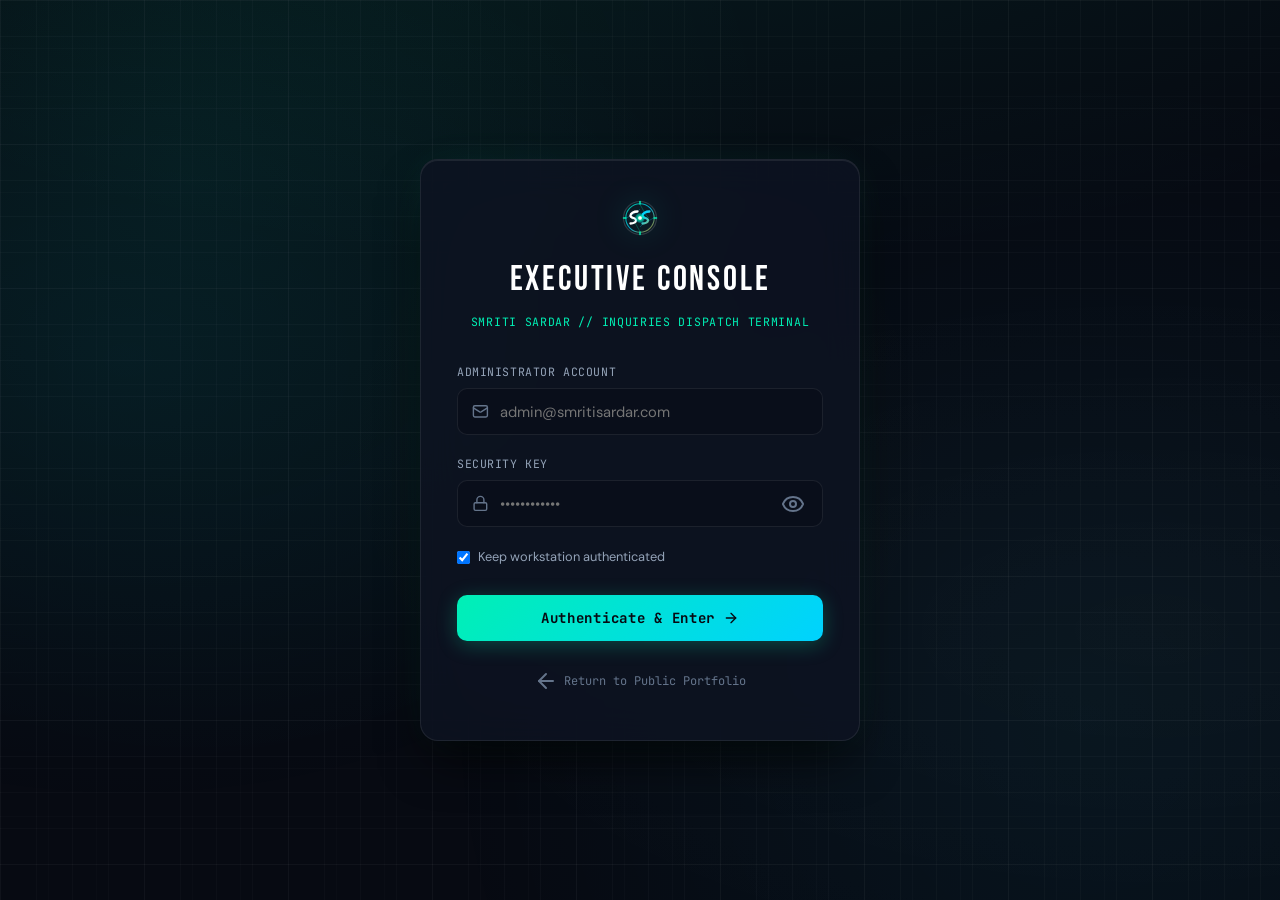
==== commit 0d3d1851: "feat: transform design with Celestial Aurora palette, bespoke anamorphic optical emblem, and clean e" ====
--- a/admin.html
+++ b/admin.html
@@ -4,18 +4,18 @@
   <meta charset="UTF-8">
   <meta name="viewport" content="width=device-width, initial-scale=1.0">
   <meta name="robots" content="noindex, nofollow">
-  <meta name="theme-color" content="#0c0c0c">
-  <title>Admin Portal | Inquiries Dispatch | Smriti Sardar</title>
-
-  <!-- Favicon -->
-  <link rel="icon" type="image/svg+xml" href="data:image/svg+xml,<svg xmlns='http://www.w3.org/2000/svg' viewBox='0 0 100 100'><rect width='100' height='100' rx='20' fill='%230c0c0c'/><text x='50' y='65' font-family='Arial,sans-serif' font-size='48' font-weight='bold' fill='%23d92615' text-anchor='middle'>SS</text></svg>">
+  <meta name="theme-color" content="#070a12">
+  <title>Executive Inquiries Terminal | Smriti Sardar</title>
+
+  <!-- Favicon with Bespoke Anamorphic Optical Emblem -->
+  <link rel="icon" type="image/svg+xml" href="data:image/svg+xml,<svg xmlns='http://www.w3.org/2000/svg' viewBox='0 0 36 36' fill='none'><circle cx='18' cy='18' r='16' fill='%23070a12' stroke='%2300f0b5' stroke-width='1.5'/><circle cx='18' cy='18' r='13' stroke='%2300d2ff' stroke-width='1'/><path d='M14 12 C11 12 9 13.5 9 15.5 C9 18 13.5 17.5 13.5 20 C13.5 22 11.5 23 9 23' stroke='%23ffffff' stroke-width='2' stroke-linecap='round'/><path d='M26 12 C23 12 21 13.5 21 15.5 C21 18 25.5 17.5 25.5 20 C25.5 22 23.5 23 21 23' stroke='%2300f0b5' stroke-width='2' stroke-linecap='round'/><circle cx='18' cy='18' r='2' fill='%2300f0b5'/></svg>">
 
   <!-- Typography: Bebas Neue, DM Sans, JetBrains Mono -->
   <link rel="preconnect" href="https://fonts.googleapis.com">
   <link rel="preconnect" href="https://fonts.gstatic.com" crossorigin>
   <link href="https://fonts.googleapis.com/css2?family=Bebas+Neue&family=DM+Sans:ital,opsz,wght@0,9..40,100..1000;1,9..40,100..1000&family=JetBrains+Mono:wght@300;400;500;600;700&display=swap" rel="stylesheet">
 
-  <!-- Core Base Styles & Admin Theme -->
+  <!-- Core Stylesheet & Admin Theme -->
   <link rel="stylesheet" href="styles.css">
   <link rel="stylesheet" href="admin.css">
 
@@ -23,53 +23,59 @@
   <script src="assets/js/lucide.min.js"></script>
 </head>
 <body class="admin-body">
-  <!-- Cinematic Telemetry Grid Background -->
+  <!-- Living Celestial Aurora Mesh Background -->
+  <div class="admin-aurora-bg" aria-hidden="true"></div>
   <div class="admin-grid-bg" aria-hidden="true"></div>
 
   <!-- =========================================================================
-       1. AUTHENTICATION VIEW (Default if not logged in)
+       1. EXECUTIVE AUTHENTICATION TERMINAL VIEW
        ========================================================================= -->
   <section id="loginView" class="admin-auth-wrapper">
     <div class="admin-login-card">
       <div class="admin-login-header">
         <div class="admin-login-brand">
-          <svg width="42" height="42" viewBox="0 0 36 36" fill="none" xmlns="http://www.w3.org/2000/svg" aria-hidden="true">
-            <rect x="1" y="1" width="34" height="34" rx="9" fill="#141414" stroke="rgba(255, 255, 255, 0.16)" stroke-width="1.2"/>
-            <path d="M5.5 9.5V5.5H9.5" stroke="rgba(255, 255, 255, 0.45)" stroke-width="1.2" stroke-linecap="round"/>
-            <path d="M26.5 5.5H30.5V9.5" stroke="rgba(255, 255, 255, 0.45)" stroke-width="1.2" stroke-linecap="round"/>
-            <path d="M5.5 26.5V30.5H9.5" stroke="rgba(255, 255, 255, 0.45)" stroke-width="1.2" stroke-linecap="round"/>
-            <path d="M26.5 30.5H30.5V26.5" stroke="rgba(255, 255, 255, 0.45)" stroke-width="1.2" stroke-linecap="round"/>
-            <path d="M15 11.5H10.5C9.4 11.5 8.5 12.4 8.5 13.5V14.5C8.5 15.6 9.4 16.5 10.5 16.5H13C14.1 16.5 15 17.4 15 18.5V20.5C15 21.6 14.1 22.5 13 22.5H8.5" stroke="#FFFFFF" stroke-width="2.2" stroke-linecap="round" stroke-linejoin="round"/>
-            <path d="M25.5 11.5H21C19.9 11.5 19 12.4 19 13.5V14.5C19 15.6 19.9 16.5 21 16.5H23.5C24.6 16.5 25.5 17.4 25.5 18.5V20.5C25.5 21.6 24.6 22.5 23.5 22.5H19" stroke="#D92615" stroke-width="2.2" stroke-linecap="round" stroke-linejoin="round"/>
-            <circle cx="28.5" cy="7.5" r="2" fill="#D92615"/>
+          <svg class="brand-monogram-svg" width="46" height="46" viewBox="0 0 36 36" fill="none" xmlns="http://www.w3.org/2000/svg" aria-label="Smriti Sardar Optical Emblem">
+            <defs>
+              <linearGradient id="adminLoginIris" x1="2" y1="2" x2="34" y2="34" gradientUnits="userSpaceOnUse">
+                <stop offset="0%" stop-color="#00f0b5" />
+                <stop offset="50%" stop-color="#00d2ff" />
+                <stop offset="100%" stop-color="#f59e0b" />
+              </linearGradient>
+              <radialGradient id="adminLoginFlare" cx="18" cy="18" r="6" gradientUnits="userSpaceOnUse">
+                <stop offset="0%" stop-color="#ffffff" />
+                <stop offset="40%" stop-color="#00f0b5" stop-opacity="0.8" />
+                <stop offset="100%" stop-color="#00d2ff" stop-opacity="0" />
+              </radialGradient>
+            </defs>
+            <circle cx="18" cy="18" r="16.5" stroke="rgba(255, 255, 255, 0.15)" stroke-width="1.2" />
+            <circle cx="18" cy="18" r="14.2" stroke="url(#adminLoginIris)" stroke-width="1.1" stroke-opacity="0.75" />
+            <line x1="18" y1="1.5" x2="18" y2="4" stroke="#00f0b5" stroke-width="1.5" stroke-linecap="round" />
+            <line x1="18" y1="32" x2="18" y2="34.5" stroke="#00f0b5" stroke-width="1.5" stroke-linecap="round" />
+            <line x1="1.5" y1="18" x2="4" y2="18" stroke="#00f0b5" stroke-width="1.5" stroke-linecap="round" />
+            <line x1="32" y1="18" x2="34.5" y2="18" stroke="#00f0b5" stroke-width="1.5" stroke-linecap="round" />
+            <g class="iris-blades-group">
+              <path d="M18 4.5 C22 11, 23 15, 27 18" stroke="rgba(0, 240, 181, 0.3)" stroke-width="0.9" />
+              <path d="M31.5 18 C25 22, 21 23, 18 27" stroke="rgba(0, 210, 255, 0.3)" stroke-width="0.9" />
+              <path d="M18 31.5 C14 25, 13 21, 9 18" stroke="rgba(0, 240, 181, 0.3)" stroke-width="0.9" />
+              <path d="M4.5 18 C11 14, 15 13, 18 9" stroke="rgba(0, 210, 255, 0.3)" stroke-width="0.9" />
+            </g>
+            <path d="M15.5 11.5 C11.5 11.5, 8.5 13.5, 8.5 15.8 C8.5 18.5, 14 17.5, 14 20.2 C14 22.2, 11.5 23.5, 8.5 23.5" stroke="#FFFFFF" stroke-width="2.3" stroke-linecap="round" stroke-linejoin="round" />
+            <path d="M27.5 11.5 C23.5 11.5, 20.5 13.5, 20.5 15.8 C20.5 18.5, 26 17.5, 26 20.2 C26 22.2, 23.5 23.5, 20.5 23.5" stroke="url(#adminLoginIris)" stroke-width="2.3" stroke-linecap="round" stroke-linejoin="round" />
+            <circle cx="18" cy="18" r="5" fill="url(#adminLoginFlare)" class="flare-pulse-ring" />
+            <circle cx="18" cy="18" r="1.8" fill="#ffffff" />
           </svg>
         </div>
-        <h1 class="admin-login-title">ADMIN DISPATCH</h1>
-        <p class="admin-login-sub">Smriti Sardar // Inquiries Console</p>
-      </div>
-
-      <!-- Demo Quick-Fill Credentials Box -->
-      <div class="demo-creds-box">
-        <div class="demo-creds-header">
-          <span class="demo-creds-label">
-            <i data-lucide="shield-check" class="icon-xs"></i>
-            DEMO CREDENTIALS
-          </span>
-          <button type="button" class="demo-fill-btn" id="demoFillBtn">
-            <i data-lucide="sparkles" class="icon-xs"></i>
-            Quick Login
-          </button>
-        </div>
-        <div class="demo-creds-list">
-          Email: <code>admin@smritisardar.com</code><br>
-          Pass: <code>smriti2026</code>
-        </div>
-      </div>
-
-      <!-- Login Form -->
+        <h1 class="admin-login-title">EXECUTIVE CONSOLE</h1>
+        <p class="admin-login-sub">Smriti Sardar // Inquiries Dispatch Terminal</p>
+      </div>
+
+      <!-- Error Alert (Displayed on incorrect credentials) -->
+      <div id="authErrorAlert" class="auth-error-banner hidden" role="alert"></div>
+
+      <!-- Professional Login Form -->
       <form id="loginForm" class="auth-form" novalidate>
         <div class="auth-form-group">
-          <label for="adminEmail" class="auth-label">Administrator Email</label>
+          <label for="adminEmail" class="auth-label">Administrator Account</label>
           <div class="auth-input-wrap">
             <i data-lucide="mail" class="auth-input-icon"></i>
             <input type="email" id="adminEmail" class="auth-input" placeholder="admin@smritisardar.com" required autocomplete="username">
@@ -77,7 +83,7 @@
         </div>
 
         <div class="auth-form-group">
-          <label for="adminPassword" class="auth-label">Terminal Password</label>
+          <label for="adminPassword" class="auth-label">Security Key</label>
           <div class="auth-input-wrap">
             <i data-lucide="lock" class="auth-input-icon"></i>
             <input type="password" id="adminPassword" class="auth-input" placeholder="••••••••••••" required autocomplete="current-password">
@@ -90,13 +96,13 @@
         <div class="auth-remember-row">
           <label class="auth-remember-label">
             <input type="checkbox" id="rememberMe" checked>
-            <span>Remember this device</span>
+            <span>Keep workstation authenticated</span>
           </label>
         </div>
 
         <button type="submit" class="auth-submit-btn" id="loginBtn">
-          <span>Authorize & Enter Console</span>
-          <i data-lucide="log-in" class="icon-sm"></i>
+          <span>Authenticate &amp; Enter</span>
+          <i data-lucide="arrow-right" class="icon-sm"></i>
         </button>
       </form>
 
@@ -117,30 +123,50 @@
     <header class="admin-appbar">
       <div class="admin-appbar-inner">
         <div class="admin-brand-cluster">
-          <svg width="32" height="32" viewBox="0 0 36 36" fill="none" xmlns="http://www.w3.org/2000/svg" aria-hidden="true">
-            <rect x="1" y="1" width="34" height="34" rx="9" fill="#141414" stroke="rgba(255, 255, 255, 0.16)" stroke-width="1.2"/>
-            <path d="M5.5 9.5V5.5H9.5" stroke="rgba(255, 255, 255, 0.45)" stroke-width="1.2" stroke-linecap="round"/>
-            <path d="M26.5 5.5H30.5V9.5" stroke="rgba(255, 255, 255, 0.45)" stroke-width="1.2" stroke-linecap="round"/>
-            <path d="M5.5 26.5V30.5H9.5" stroke="rgba(255, 255, 255, 0.45)" stroke-width="1.2" stroke-linecap="round"/>
-            <path d="M26.5 30.5H30.5V26.5" stroke="rgba(255, 255, 255, 0.45)" stroke-width="1.2" stroke-linecap="round"/>
-            <path d="M15 11.5H10.5C9.4 11.5 8.5 12.4 8.5 13.5V14.5C8.5 15.6 9.4 16.5 10.5 16.5H13C14.1 16.5 15 17.4 15 18.5V20.5C15 21.6 14.1 22.5 13 22.5H8.5" stroke="#FFFFFF" stroke-width="2.2" stroke-linecap="round" stroke-linejoin="round"/>
-            <path d="M25.5 11.5H21C19.9 11.5 19 12.4 19 13.5V14.5C19 15.6 19.9 16.5 21 16.5H23.5C24.6 16.5 25.5 17.4 25.5 18.5V20.5C25.5 21.6 24.6 22.5 23.5 22.5H19" stroke="#D92615" stroke-width="2.2" stroke-linecap="round" stroke-linejoin="round"/>
-            <circle cx="28.5" cy="7.5" r="2" fill="#D92615"/>
+          <svg class="brand-monogram-svg" width="34" height="34" viewBox="0 0 36 36" fill="none" xmlns="http://www.w3.org/2000/svg" aria-label="Smriti Sardar Optical Emblem">
+            <defs>
+              <linearGradient id="adminTopIris" x1="2" y1="2" x2="34" y2="34" gradientUnits="userSpaceOnUse">
+                <stop offset="0%" stop-color="#00f0b5" />
+                <stop offset="50%" stop-color="#00d2ff" />
+                <stop offset="100%" stop-color="#f59e0b" />
+              </linearGradient>
+              <radialGradient id="adminTopFlare" cx="18" cy="18" r="6" gradientUnits="userSpaceOnUse">
+                <stop offset="0%" stop-color="#ffffff" />
+                <stop offset="40%" stop-color="#00f0b5" stop-opacity="0.8" />
+                <stop offset="100%" stop-color="#00d2ff" stop-opacity="0" />
+              </radialGradient>
+            </defs>
+            <circle cx="18" cy="18" r="16.5" stroke="rgba(255, 255, 255, 0.15)" stroke-width="1.2" />
+            <circle cx="18" cy="18" r="14.2" stroke="url(#adminTopIris)" stroke-width="1.1" stroke-opacity="0.75" />
+            <line x1="18" y1="1.5" x2="18" y2="4" stroke="#00f0b5" stroke-width="1.5" stroke-linecap="round" />
+            <line x1="18" y1="32" x2="18" y2="34.5" stroke="#00f0b5" stroke-width="1.5" stroke-linecap="round" />
+            <line x1="1.5" y1="18" x2="4" y2="18" stroke="#00f0b5" stroke-width="1.5" stroke-linecap="round" />
+            <line x1="32" y1="18" x2="34.5" y2="18" stroke="#00f0b5" stroke-width="1.5" stroke-linecap="round" />
+            <g class="iris-blades-group">
+              <path d="M18 4.5 C22 11, 23 15, 27 18" stroke="rgba(0, 240, 181, 0.3)" stroke-width="0.9" />
+              <path d="M31.5 18 C25 22, 21 23, 18 27" stroke="rgba(0, 210, 255, 0.3)" stroke-width="0.9" />
+              <path d="M18 31.5 C14 25, 13 21, 9 18" stroke="rgba(0, 240, 181, 0.3)" stroke-width="0.9" />
+              <path d="M4.5 18 C11 14, 15 13, 18 9" stroke="rgba(0, 210, 255, 0.3)" stroke-width="0.9" />
+            </g>
+            <path d="M15.5 11.5 C11.5 11.5, 8.5 13.5, 8.5 15.8 C8.5 18.5, 14 17.5, 14 20.2 C14 22.2, 11.5 23.5, 8.5 23.5" stroke="#FFFFFF" stroke-width="2.3" stroke-linecap="round" stroke-linejoin="round" />
+            <path d="M27.5 11.5 C23.5 11.5, 20.5 13.5, 20.5 15.8 C20.5 18.5, 26 17.5, 26 20.2 C26 22.2, 23.5 23.5, 20.5 23.5" stroke="url(#adminTopIris)" stroke-width="2.3" stroke-linecap="round" stroke-linejoin="round" />
+            <circle cx="18" cy="18" r="5" fill="url(#adminTopFlare)" class="flare-pulse-ring" />
+            <circle cx="18" cy="18" r="1.8" fill="#ffffff" />
           </svg>
           <div class="admin-brand-title">
             <span class="admin-brand-main">SMRITI SARDAR</span>
-            <span class="admin-brand-sub">INQUIRIES DISPATCH TERMINAL</span>
-          </div>
-          <div class="admin-status-beacon" title="Local storage real-time event listener active">
+            <span class="admin-brand-sub">LEADS DISPATCH OS</span>
+          </div>
+          <div class="admin-status-beacon" title="Live real-time local storage synchronization active">
             <span class="beacon-pulse"></span>
-            <span>LIVE SYNC</span>
+            <span>DISPATCH SYNCED</span>
           </div>
         </div>
 
         <div class="admin-clock-wrap">
           <i data-lucide="clock" class="icon-xs"></i>
           <span id="clockIST">--:--:-- IST</span>
-          <span style="opacity: 0.4;">|</span>
+          <span style="opacity: 0.35;">|</span>
           <span id="clockUTC">--:--:-- UTC</span>
         </div>
 
@@ -149,17 +175,13 @@
             <i data-lucide="external-link" class="icon-xs"></i>
             <span>Live Site</span>
           </a>
-          <button type="button" class="admin-top-btn btn-accent" id="simulateLeadBtn" title="Simulate a new incoming contact inquiry">
-            <i data-lucide="plus" class="icon-xs"></i>
-            <span>Simulate Lead</span>
-          </button>
-          <button type="button" class="admin-top-btn" id="exportCsvBtn" title="Download all leads as a CSV spreadsheet">
+          <button type="button" class="admin-top-btn btn-accent" id="exportCsvBtn" title="Download all leads as a structured CSV spreadsheet">
             <i data-lucide="download" class="icon-xs"></i>
             <span>Export CSV</span>
           </button>
           <button type="button" class="admin-top-btn btn-danger" id="logoutBtn" title="Sign out from this terminal">
             <i data-lucide="log-out" class="icon-xs"></i>
-            <span>Logout</span>
+            <span>Exit Terminal</span>
           </button>
         </div>
       </div>
@@ -171,31 +193,31 @@
       <section class="admin-stats-grid" aria-label="Key Performance Metrics">
         <div class="admin-stat-card">
           <div class="stat-info">
-            <span class="stat-label">Total Inquiries</span>
+            <span class="stat-label">Total Verified Leads</span>
             <span class="stat-value" id="statTotal">0</span>
-            <span class="stat-meta">Lifetime contact requests</span>
-          </div>
-          <div class="stat-icon-pill red">
+            <span class="stat-meta">Lifetime inquiries received</span>
+          </div>
+          <div class="stat-icon-pill mint">
             <i data-lucide="inbox" class="icon-md"></i>
           </div>
         </div>
 
         <div class="admin-stat-card">
           <div class="stat-info">
-            <span class="stat-label">Unread Inquiries</span>
+            <span class="stat-label">Unread Leads</span>
             <span class="stat-value" id="statUnread">0</span>
-            <span class="stat-meta">Awaiting your response</span>
-          </div>
-          <div class="stat-icon-pill amber">
+            <span class="stat-meta">Awaiting response</span>
+          </div>
+          <div class="stat-icon-pill cyan">
             <i data-lucide="alert-circle" class="icon-md"></i>
           </div>
         </div>
 
         <div class="admin-stat-card">
           <div class="stat-info">
-            <span class="stat-label">Replied / Active</span>
+            <span class="stat-label">Contacted / In Discussion</span>
             <span class="stat-value" id="statReplied">0</span>
-            <span class="stat-meta">Engaged discussions</span>
+            <span class="stat-meta">Active client conversations</span>
           </div>
           <div class="stat-icon-pill green">
             <i data-lucide="check-circle-2" class="icon-md"></i>
@@ -204,11 +226,11 @@
 
         <div class="admin-stat-card">
           <div class="stat-info">
-            <span class="stat-label">Top Request Scope</span>
-            <span class="stat-value" id="statTopScope" style="font-size: 1.6rem; margin-top: 0.2rem;">Expedition</span>
-            <span class="stat-meta">Highest client demand</span>
-          </div>
-          <div class="stat-icon-pill blue">
+            <span class="stat-label">Top Demand Scope</span>
+            <span class="stat-value" id="statTopScope" style="font-size: 1.6rem; margin-top: 0.2rem;">Awaiting</span>
+            <span class="stat-meta">Primary client interest</span>
+          </div>
+          <div class="stat-icon-pill amber">
             <i data-lucide="film" class="icon-md"></i>
           </div>
         </div>
@@ -219,7 +241,7 @@
         <!-- Tabs -->
         <div class="admin-tabs-row" role="tablist">
           <button type="button" class="admin-filter-tab active" id="tabAll" role="tab">
-            <span>All Requests</span>
+            <span>All Leads</span>
             <span class="tab-badge" id="countAll">0</span>
           </button>
           <button type="button" class="admin-filter-tab" id="tabUnread" role="tab">
@@ -227,7 +249,7 @@
             <span class="tab-badge" id="countUnread">0</span>
           </button>
           <button type="button" class="admin-filter-tab" id="tabReplied" role="tab">
-            <span>Replied</span>
+            <span>Contacted</span>
             <span class="tab-badge" id="countReplied">0</span>
           </button>
           <button type="button" class="admin-filter-tab" id="tabArchived" role="tab">
@@ -240,7 +262,7 @@
         <div class="admin-search-row">
           <div class="admin-search-wrap">
             <i data-lucide="search" class="admin-search-icon"></i>
-            <input type="text" id="searchInput" class="admin-search-input" placeholder="Search by client name, email, scope, or message keywords...">
+            <input type="text" id="searchInput" class="admin-search-input" placeholder="Search by client name, email, project scope, or keywords...">
           </div>
 
           <select id="scopeFilter" class="admin-select" aria-label="Filter by project scope">
@@ -256,7 +278,7 @@
             <option value="oldest">Sort: Oldest First</option>
           </select>
 
-          <button type="button" class="admin-btn-secondary" id="clearFiltersBtn" title="Clear search and filters">
+          <button type="button" class="admin-btn-secondary" id="clearFiltersBtn" title="Reset filters to default">
             <i data-lucide="refresh-cw" class="icon-xs"></i>
             <span>Reset</span>
           </button>
@@ -265,7 +287,7 @@
 
       <!-- Inquiries Feed -->
       <div id="inquiriesFeed" class="admin-inquiries-feed" aria-live="polite">
-        <!-- Inquiries cards rendered dynamically via admin.js -->
+        <!-- Leads rendered dynamically via admin.js -->
       </div>
 
       <!-- Empty State -->
@@ -273,19 +295,19 @@
         <div class="empty-icon-wrap">
           <i data-lucide="inbox" class="icon-lg"></i>
         </div>
-        <h3 class="empty-state-title">NO INQUIRIES FOUND</h3>
-        <p class="empty-state-sub">There are currently no inquiries matching your active filter criteria. Check another tab or click Simulate Lead to test.</p>
+        <h3 class="empty-state-title">TERMINAL READY // NO LEADS RECORDED</h3>
+        <p class="empty-state-sub">Your inquiries database is clean. When clients fill out the contact form on your portfolio website, their briefs and contact information will instantly sync and appear here in real time.</p>
       </div>
     </main>
   </section>
 
   <!-- =========================================================================
-       3. INQUIRY DETAIL MODAL / DOSSIER DRAWER
+       3. CLIENT INQUIRY DOSSIER DRAWER / MODAL
        ========================================================================= -->
   <div id="inquiryModal" class="admin-modal-backdrop hidden" role="dialog" aria-modal="true" aria-labelledby="modalTitle">
     <div class="admin-modal-card">
       <div class="admin-modal-header">
-        <h3 class="admin-modal-title" id="modalTitle">CLIENT DOSSIER &amp; INQUIRY</h3>
+        <h3 class="admin-modal-title" id="modalTitle">CLIENT PROJECT DOSSIER</h3>
         <button type="button" class="admin-modal-close" id="modalCloseBtn" aria-label="Close modal">
           <i data-lucide="x" class="icon-sm"></i>
         </button>
@@ -295,52 +317,52 @@
         <div class="detail-dossier-grid">
           <div class="dossier-item">
             <span class="dossier-lbl">Client Name</span>
-            <span class="dossier-val" id="modalName">Elena Rostova</span>
+            <span class="dossier-val" id="modalName">Client Name</span>
           </div>
           <div class="dossier-item">
             <span class="dossier-lbl">Email Address</span>
-            <span class="dossier-val" id="modalEmail">elena@alpineproductions.com</span>
+            <span class="dossier-val" id="modalEmail">email@domain.com</span>
           </div>
           <div class="dossier-item">
             <span class="dossier-lbl">Project Scope</span>
             <span class="dossier-val" id="modalScope">Documentary / Expedition</span>
           </div>
           <div class="dossier-item">
-            <span class="dossier-lbl">Timestamp</span>
-            <span class="dossier-val" id="modalTime">Oct 29, 2026, 14:32:00</span>
+            <span class="dossier-lbl">Received Timestamp</span>
+            <span class="dossier-val" id="modalTime">Date</span>
           </div>
         </div>
 
         <div>
-          <label class="auth-label" style="display:block; margin-bottom:0.4rem;">Status</label>
+          <label class="auth-label" style="display:block; margin-bottom:0.4rem;">Lead Disposition Status</label>
           <select id="modalStatusSelect" class="admin-select" style="width:100%;">
-            <option value="unread">Unread / New Dispatch</option>
-            <option value="replied">Replied / In Progress</option>
+            <option value="unread">Unread / New Lead</option>
+            <option value="replied">Contacted / In Discussion</option>
             <option value="archived">Archived</option>
           </select>
         </div>
 
         <div>
-          <label class="auth-label" style="display:block; margin-bottom:0.4rem;">Project Message &amp; Vision</label>
+          <label class="auth-label" style="display:block; margin-bottom:0.4rem;">Project Brief &amp; Vision</label>
           <div class="detail-message-box" id="modalMessage"></div>
         </div>
 
         <div>
           <div style="display:flex; justify-content:space-between; align-items:center; margin-bottom:0.4rem;">
-            <label for="modalNotes" class="auth-label" style="margin:0;">Internal Admin Notes (Private)</label>
-            <button type="button" class="admin-btn-secondary" id="modalSaveNotesBtn" style="padding:0.25rem 0.6rem; font-size:0.7rem;">
+            <label for="modalNotes" class="auth-label" style="margin:0;">Internal Notes (Private to Smriti)</label>
+            <button type="button" class="admin-btn-secondary" id="modalSaveNotesBtn" style="padding:0.25rem 0.65rem; font-size:0.72rem;">
               <i data-lucide="check" class="icon-xs"></i> Save Note
             </button>
           </div>
-          <textarea id="modalNotes" class="admin-notes-area" rows="3" placeholder="Add private notes regarding budget quotes, camera equipment required, or follow-up dates..."></textarea>
+          <textarea id="modalNotes" class="admin-notes-area" rows="3" placeholder="Jot down notes regarding day rate quote, camera package, shoot dates, or call schedule..."></textarea>
         </div>
       </div>
 
       <div class="admin-modal-footer">
-        <div style="display:flex; gap:0.5rem;">
+        <div style="display:flex; gap:0.5rem; flex-wrap:wrap;">
           <a id="modalReplyBtn" href="#" class="btn-inquiry-action primary" style="padding:0.55rem 1rem; font-size:0.8rem;">
             <i data-lucide="send" class="icon-xs"></i>
-            <span>Reply via Email</span>
+            <span>Email Client</span>
           </a>
           <button type="button" id="modalCopyBtn" class="btn-inquiry-action" style="padding:0.55rem 0.85rem; font-size:0.8rem;">
             <i data-lucide="copy" class="icon-xs"></i>
@@ -350,84 +372,16 @@
 
         <button type="button" id="modalDeleteBtn" class="btn-inquiry-action danger" style="padding:0.55rem 0.85rem; font-size:0.8rem;">
           <i data-lucide="trash-2" class="icon-xs"></i>
-          <span>Delete File</span>
+          <span>Delete Lead</span>
         </button>
       </div>
     </div>
   </div>
 
-  <!-- =========================================================================
-       4. SIMULATE INCOMING LEAD MODAL
-       ========================================================================= -->
-  <div id="simulateModal" class="admin-modal-backdrop hidden" role="dialog" aria-modal="true" aria-labelledby="simModalTitle">
-    <div class="admin-modal-card">
-      <div class="admin-modal-header">
-        <h3 class="admin-modal-title" id="simModalTitle">SIMULATE INCOMING CONTACT INQUIRY</h3>
-        <button type="button" class="admin-modal-close" id="simulateCloseBtn" aria-label="Close modal">
-          <i data-lucide="x" class="icon-sm"></i>
-        </button>
-      </div>
-
-      <form id="simulateForm" style="display:flex; flex-direction:column; overflow-y:auto;">
-        <div class="admin-modal-body">
-          <div>
-            <label class="auth-label" style="display:block; margin-bottom:0.4rem;">Select Quick Template Preset</label>
-            <div class="preset-pills-row">
-              <button type="button" class="preset-pill" data-preset="expedition">
-                <i data-lucide="sparkles" class="icon-xs"></i> Himalayan Expedition Doc
-              </button>
-              <button type="button" class="preset-pill" data-preset="brand">
-                <i data-lucide="sparkles" class="icon-xs"></i> Nordic Trail Commercial
-              </button>
-              <button type="button" class="preset-pill" data-preset="drone">
-                <i data-lucide="sparkles" class="icon-xs"></i> CineLifter Drone Pilot
-              </button>
-            </div>
-          </div>
-
-          <div class="auth-form-group">
-            <label for="simName" class="auth-label">Sender Name</label>
-            <input type="text" id="simName" class="auth-input" placeholder="e.g. David Lin" required style="padding-left:1rem;">
-          </div>
-
-          <div class="auth-form-group">
-            <label for="simEmail" class="auth-label">Email Address</label>
-            <input type="email" id="simEmail" class="auth-input" placeholder="e.g. david@nationalfilm.org" required style="padding-left:1rem;">
-          </div>
-
-          <div class="auth-form-group">
-            <label for="simScope" class="auth-label">Project Scope</label>
-            <select id="simScope" class="admin-select" style="width:100%;">
-              <option value="Documentary / Expedition">Documentary / Expedition</option>
-              <option value="Commercial / Brand Film">Commercial / Brand Film</option>
-              <option value="Drone Cinematography">Drone Cinematography</option>
-              <option value="Video Editing / Color">Video Editing / Color</option>
-            </select>
-          </div>
-
-          <div class="auth-form-group">
-            <label for="simMessage" class="auth-label">Project Message</label>
-            <textarea id="simMessage" class="auth-input" rows="4" placeholder="Simulated project scope description..." required style="padding-left:1rem;"></textarea>
-          </div>
-        </div>
-
-        <div class="admin-modal-footer">
-          <button type="button" class="btn-inquiry-action" id="cancelSimBtn" onclick="document.getElementById('simulateModal').classList.add('hidden');">Cancel</button>
-          <button type="submit" class="auth-submit-btn" style="margin:0; padding:0.55rem 1.25rem;">
-            <span>Dispatch Simulated Inquiry</span>
-            <i data-lucide="send" class="icon-xs"></i>
-          </button>
-        </div>
-      </form>
-    </div>
-  </div>
-
-  <!-- =========================================================================
-       5. TOAST NOTIFICATION
-       ========================================================================= -->
+  <!-- Toast Notification Portal -->
   <div class="admin-toast-portal">
     <div id="adminToast" class="admin-toast" role="status" aria-live="polite">
-      <i data-lucide="check-circle-2" class="icon-sm" style="color:var(--admin-green);"></i>
+      <i data-lucide="check-circle-2" class="icon-sm" style="color:var(--admin-mint);"></i>
       <span id="toastText">Action completed successfully</span>
     </div>
   </div>
--- a/styles.css
+++ b/styles.css
@@ -1,44 +1,45 @@
 /* ==========================================================================
-   SMRITI SARDAR PORTFOLIO — KAELORIAN EDITORIAL DESIGN SYSTEM
-   Theme: Kaelorian Studio Architecture (Matte Obsidian, Crisp Hairline Borders,
-          Condensed Heroic Bebas Neue Typography, DM Sans Editorial Flow,
-          Vermilion Red Accent [#d92615] & High-Contrast Monochrome Badges)
+   SMRITI SARDAR PORTFOLIO — CELESTIAL AURORA DESIGN SYSTEM
+   Theme: Midnight Obsidian Velvet, Luminous Bioluminescent Emerald (#00f0b5),
+          Arctic Cyan (#00d2ff), Warm Golden Hour Amber (#f59e0b),
+          Heroic Bebas Neue Display & High-Fidelity Micro-Interactions
    ========================================================================== */
 
 /* --- 1. DESIGN TOKENS --- */
 :root {
   /* Tone 1: Canvas & Surfaces */
-  --tone-1-canvas: #0c0c0c;                  /* Kaelorian Matte Obsidian */
-  --tone-1-surface: #141414;                 /* Dark Basalt Surface */
-  --tone-1-surface-glass: rgba(18, 18, 18, 0.78); /* Translucent Glass */
-  --tone-1-surface-elevated: rgba(22, 22, 22, 0.95); /* Modals & Floating Menus */
-  --tone-1-border: rgba(255, 255, 255, 0.1); /* 1px Crisp Hairline Border */
-  --tone-1-border-subtle: rgba(255, 255, 255, 0.06); /* Edge lighting */
+  --tone-1-canvas: #070a12;                  /* Deep Celestial Noir */
+  --tone-1-surface: #0c1220;                 /* Velvet Oceanic Slate */
+  --tone-1-surface-glass: rgba(12, 18, 32, 0.82); /* Translucent Glass */
+  --tone-1-surface-elevated: rgba(15, 23, 40, 0.96); /* Modals & Floating Menus */
+  --tone-1-border: rgba(255, 255, 255, 0.08); /* 1px Crisp Hairline Border */
+  --tone-1-border-subtle: rgba(0, 240, 181, 0.15); /* Luminous Mint Edge Lighting */
 
   /* Tone 2: Headings & Titles */
   --tone-2-title: #ffffff;                   /* Crisp Alabaster White */
-  --tone-2-title-muted: #e4e4e7;             /* Sub-heading White */
-  --tone-2-gradient: linear-gradient(180deg, #ffffff 60%, #a1a1aa 100%);
+  --tone-2-title-muted: #e2e8f0;             /* Sub-heading White */
+  --tone-2-gradient: linear-gradient(180deg, #ffffff 60%, #94a3b8 100%);
 
   /* Tone 3: Descriptions & Copy */
-  --tone-3-copy: #8f8f8f;                    /* Kaelorian Muted Grey */
-  --tone-3-copy-dim: #525252;                /* Dim Slate for minor hints */
-  --tone-3-copy-bright: #d4d4d4;             /* Bright Slate for lead text */
-
-  /* Tone 4: Primary Brand & Interactive Accent (Kaelorian Vermilion Red) */
-  --tone-4-primary: #d92615;                 /* Kaelorian Red */
-  --tone-4-violet: #fa4e3e;                  /* Ember Red Hover */
-  --tone-4-primary-hover: #fa4e3e;           /* Bright Vermilion Hover */
-  --tone-4-gradient: linear-gradient(135deg, #d92615 0%, #fa4e3e 100%);
-  --tone-4-glow: rgba(217, 38, 21, 0.35);   /* Vermilion Soft Glow */
-  --tone-4-spotlight: rgba(217, 38, 21, 0.22); /* MagicCard Spotlight */
-  --tone-4-ring: rgba(217, 38, 21, 0.5);    /* Focus Ring */
+  --tone-3-copy: #94a3b8;                    /* Soothing Slate Gray */
+  --tone-3-copy-dim: #64748b;                /* Dim Slate for minor hints */
+  --tone-3-copy-bright: #cbd5e1;             /* Bright Slate for lead text */
+
+  /* Tone 4: Primary Brand & Interactive Accent (Bioluminescent Aurora Mint) */
+  --tone-4-primary: #00f0b5;                 /* Bioluminescent Aurora Mint */
+  --tone-4-violet: #00d2ff;                  /* Arctic Ice Cyan */
+  --tone-4-primary-hover: #34f5c5;           /* Bright Mint Hover */
+  --tone-4-gradient: linear-gradient(135deg, #00f0b5 0%, #00d2ff 60%, #38bdf8 100%);
+  --tone-4-glow: rgba(0, 240, 181, 0.28);    /* Soft Mint Glow */
+  --tone-4-spotlight: rgba(0, 240, 181, 0.16); /* MagicCard Spotlight */
+  --tone-4-ring: rgba(0, 240, 181, 0.4);     /* Focus Ring */
 
   /* Tone 5: Secondary Highlight & Telemetry */
-  --tone-5-cyan: #06b6d4;                    /* Vibrant Cyan Telemetry */
+  --tone-5-cyan: #38bdf8;                    /* Vibrant Arctic Cyan Telemetry */
+  --tone-5-amber: #f59e0b;                   /* Warm Golden Hour Amber */
   --tone-5-emerald: #10b981;                 /* Status Beacon Emerald */
-  --tone-5-glow: rgba(217, 38, 21, 0.35);    /* Glow */
-  --tone-5-badge-bg: rgba(255, 255, 255, 0.04); /* Kaelorian Minimal Badge Tint */
+  --tone-5-glow: rgba(0, 240, 181, 0.28);    /* Glow */
+  --tone-5-badge-bg: rgba(0, 240, 181, 0.06); /* Minimal Badge Tint */
 
   /* Typography */
   --font-display: "Bebas Neue", -apple-system, BlinkMacSystemFont, "Segoe UI", sans-serif;
@@ -85,15 +86,33 @@
   -moz-osx-font-smoothing: grayscale;
 }
 
+/* Ambient Living Celestial Aurora Mesh */
+.ambient-aurora-mesh {
+  position: fixed;
+  inset: 0;
+  background: 
+    radial-gradient(circle at 18% 22%, rgba(0, 240, 181, 0.07) 0%, transparent 45%),
+    radial-gradient(circle at 82% 78%, rgba(0, 210, 255, 0.06) 0%, transparent 50%),
+    radial-gradient(circle at 50% 50%, rgba(245, 158, 11, 0.025) 0%, transparent 40%);
+  pointer-events: none;
+  z-index: 0;
+  animation: auroraPulseMesh 12s ease-in-out infinite alternate;
+}
+
+@keyframes auroraPulseMesh {
+  0% { opacity: 0.75; transform: scale(1); }
+  100% { opacity: 1; transform: scale(1.05); }
+}
+
 /* Ambient Radial Mesh & Fine Matrix Grid */
 body::before {
   content: "";
   position: fixed;
   inset: 0;
   background-image: 
-    radial-gradient(ellipse 80% 50% at 50% -20%, rgba(217, 38, 21, 0.08), transparent),
+    radial-gradient(ellipse 80% 50% at 50% -20%, rgba(0, 240, 181, 0.08), transparent),
     radial-gradient(ellipse 60% 40% at 90% 70%, rgba(255, 255, 255, 0.02), transparent),
-    radial-gradient(ellipse 50% 50% at 10% 40%, rgba(217, 38, 21, 0.04), transparent),
+    radial-gradient(ellipse 50% 50% at 10% 40%, rgba(0, 210, 255, 0.05), transparent),
     linear-gradient(to right, rgba(255, 255, 255, 0.015) 1px, transparent 1px),
     linear-gradient(to bottom, rgba(255, 255, 255, 0.015) 1px, transparent 1px);
   background-size: 100% 100%, 100% 100%, 100% 100%, 48px 48px, 48px 48px;
@@ -205,10 +224,11 @@
   inset: -1px;
   border-radius: inherit;
   padding: 1px;
+  /* Luminous Mint & Arctic Cyan radial spotlight following cursor */
   background: radial-gradient(
     480px circle at var(--mouse-x, -600px) var(--mouse-y, -600px),
-    rgba(217, 38, 21, 0.35),
-    rgba(255, 255, 255, 0.08) 35%,
+    rgba(0, 240, 181, 0.28),
+    rgba(0, 210, 255, 0.08) 35%,
     transparent 55%
   );
   -webkit-mask: linear-gradient(#fff 0 0) content-box, linear-gradient(#fff 0 0);
@@ -228,7 +248,7 @@
   border-radius: inherit;
   background: radial-gradient(
     400px circle at var(--mouse-x, -600px) var(--mouse-y, -600px),
-    rgba(217, 38, 21, 0.06),
+    rgba(0, 240, 181, 0.05),
     transparent 50%
   );
   pointer-events: none;
@@ -243,7 +263,7 @@
 }
 
 .magic-card:hover {
-  border-color: rgba(255, 255, 255, 0.25);
+  border-color: rgba(0, 240, 181, 0.3);
 }
 
 /* --- 7. MAGIC UI: ANIMATED BORDER BEAM --- */
@@ -260,7 +280,7 @@
   z-index: 3;
 }
 
-/* Conic gradient rotating border beam blending Kaelorian Red & White */
+/* Conic gradient rotating border beam blending Aurora Mint & Arctic Cyan */
 .border-beam::after {
   content: "";
   position: absolute;
@@ -273,7 +293,7 @@
     transparent 0deg,
     transparent 280deg,
     var(--tone-4-primary) 320deg,
-    #fa4e3e 345deg,
+    var(--tone-4-violet) 345deg,
     #ffffff 360deg
   );
   animation: border-beam-spin 7.5s linear infinite;
@@ -304,15 +324,16 @@
   padding: 0.7rem 1.35rem;
   border-radius: var(--radius-full);
   border: 1px solid transparent;
-  transition: all 0.2s var(--ease-smooth);
+  transition: all 0.25s var(--ease-smooth);
   white-space: nowrap;
   user-select: none;
   cursor: pointer;
   position: relative;
+  overflow: hidden;
 }
 
 .btn:active {
-  transform: scale(0.98);
+  transform: scale(0.97);
 }
 
 .btn:focus-visible {
@@ -320,18 +341,35 @@
   box-shadow: 0 0 0 2px var(--tone-1-canvas), 0 0 0 4px var(--tone-4-ring);
 }
 
-/* Kaelorian Vermilion Red CTA Button */
+/* Luminous Aurora Mint CTA Button with Light Sweep Shimmer */
 .btn-primary {
-  background: var(--tone-4-primary);
-  color: #ffffff;
-  border: 1px solid rgba(255, 255, 255, 0.15);
-  box-shadow: 0 4px 16px -2px var(--tone-4-glow);
+  background: linear-gradient(135deg, var(--tone-4-primary) 0%, var(--tone-4-violet) 100%);
+  color: #070a12;
+  font-weight: 700;
+  border: 1px solid rgba(255, 255, 255, 0.2);
+  box-shadow: 0 6px 20px -2px var(--tone-4-glow), inset 0 1px 0 rgba(255, 255, 255, 0.4);
+}
+
+.btn-primary::before {
+  content: "";
+  position: absolute;
+  top: 0;
+  left: -100%;
+  width: 60%;
+  height: 100%;
+  background: linear-gradient(90deg, transparent, rgba(255, 255, 255, 0.35), transparent);
+  transform: skewX(-20deg);
+  transition: left 0.75s ease;
+}
+
+.btn-primary:hover::before {
+  left: 150%;
 }
 
 .btn-primary:hover {
-  background: var(--tone-4-primary-hover);
-  box-shadow: 0 6px 24px -2px rgba(250, 78, 62, 0.6);
-  transform: translateY(-1px);
+  transform: translateY(-2px);
+  box-shadow: 0 10px 30px -4px rgba(0, 240, 181, 0.5), inset 0 1px 0 rgba(255, 255, 255, 0.5);
+  color: #05080f;
 }
 
 .btn-primary:active {
@@ -516,19 +554,39 @@
   justify-content: center;
   line-height: 0;
   position: relative;
-  transition: transform 0.25s var(--ease-out-expo), filter 0.25s ease;
+  transition: transform 0.35s var(--ease-out-expo), filter 0.35s ease;
 }
 
 .brand-monogram-svg {
   display: block;
-  width: 34px;
-  height: 34px;
-  transition: all 0.25s ease;
+  width: 36px;
+  height: 36px;
+  transition: all 0.35s ease;
+}
+
+/* Lens Aperture Iris Rotation & Anamorphic Flare Breath */
+.iris-blades-group {
+  transform-origin: 18px 18px;
+  transition: transform 0.6s cubic-bezier(0.16, 1, 0.3, 1);
 }
 
 .brand-wordmark:hover .brand-monogram {
-  transform: scale(1.06);
-  filter: drop-shadow(0 0 10px rgba(217, 38, 21, 0.45));
+  transform: scale(1.08);
+  filter: drop-shadow(0 0 16px rgba(0, 240, 181, 0.5));
+}
+
+.brand-wordmark:hover .iris-blades-group {
+  transform: rotate(25deg);
+}
+
+.flare-pulse-ring {
+  animation: flareBreathe 3s ease-in-out infinite alternate;
+  transform-origin: 18px 18px;
+}
+
+@keyframes flareBreathe {
+  0% { transform: scale(0.9); opacity: 0.6; }
+  100% { transform: scale(1.18); opacity: 0.95; }
 }
 
 .brand-text-block {
@@ -551,7 +609,7 @@
   font-size: 0.65rem;
   font-weight: 500;
   letter-spacing: 0.04em;
-  color: var(--tone-3-copy);
+  color: var(--tone-4-primary);
   line-height: 1;
 }
 
@@ -579,6 +637,28 @@
 .nav-cta {
   border-radius: var(--radius-full);
   padding: 0.5rem 1rem;
+}
+
+.nav-admin-btn {
+  display: inline-flex;
+  align-items: center;
+  justify-content: center;
+  width: 36px;
+  height: 36px;
+  border-radius: var(--radius-full);
+  background: rgba(255, 255, 255, 0.04);
+  border: 1px solid rgba(255, 255, 255, 0.1);
+  color: var(--tone-3-copy);
+  margin-left: 0.35rem;
+  transition: all 0.2s cubic-bezier(0.16, 1, 0.3, 1);
+  text-decoration: none;
+}
+
+.nav-admin-btn:hover {
+  color: #fff;
+  border-color: rgba(0, 240, 181, 0.5);
+  background: rgba(0, 240, 181, 0.12);
+  transform: translateY(-1px);
 }
 
 /* Mobile Hamburger Toggle */
@@ -762,8 +842,9 @@
 }
 
 .director-slate-hud:hover {
-  border-color: rgba(217, 38, 21, 0.35);
-  box-shadow: 0 12px 35px -8px rgba(217, 38, 21, 0.18);
+  border-color: rgba(0, 240, 181, 0.4);
+  box-shadow: 0 15px 35px -8px rgba(0, 240, 181, 0.18);
+  transform: translateY(-2px);
 }
 
 .slate-index-pill {
@@ -1257,30 +1338,32 @@
   display: inline-flex;
   align-items: center;
   gap: 0.5rem;
-  padding: 0.45rem 0.9rem;
+  padding: 0.45rem 0.95rem;
   font-size: 0.8125rem;
   font-weight: 500;
   border-radius: var(--radius-full);
   border: 1px solid var(--tone-1-border);
-  background: rgba(20, 20, 20, 0.7);
+  background: rgba(14, 21, 36, 0.7);
   color: var(--tone-3-copy);
   backdrop-filter: blur(8px);
-  transition: all 0.2s ease;
+  transition: all 0.25s cubic-bezier(0.16, 1, 0.3, 1);
   cursor: pointer;
 }
 
 .filter-chip:hover {
   background: rgba(255, 255, 255, 0.08);
   color: var(--tone-2-title);
-  border-color: rgba(255, 255, 255, 0.25);
+  border-color: rgba(0, 240, 181, 0.3);
+  transform: translateY(-1px);
 }
 
 .filter-chip.active {
-  background: #ffffff;
-  color: #0c0c0c;
-  border-color: #ffffff;
-  font-weight: 600;
-  box-shadow: 0 4px 16px -2px rgba(255, 255, 255, 0.3);
+  background: linear-gradient(135deg, var(--tone-4-primary) 0%, var(--tone-4-violet) 100%);
+  color: #070a12;
+  border-color: var(--tone-4-primary);
+  font-weight: 700;
+  box-shadow: 0 4px 20px -2px var(--tone-4-glow);
+  transform: translateY(-2px);
 }
 
 .chip-icon {
@@ -1298,7 +1381,9 @@
 }
 
 .filter-chip.active .chip-count {
-  background: rgba(0, 0, 0, 0.2);
+  background: rgba(0, 0, 0, 0.25);
+  color: #070a12;
+  font-weight: 700;
 }
 
 /* --- 14. ASYMMETRICAL BENTO FILMOGRAPHY GRID --- */
@@ -1312,10 +1397,14 @@
   display: flex;
   flex-direction: column;
   cursor: pointer;
+  transition: transform 0.35s cubic-bezier(0.16, 1, 0.3, 1), box-shadow 0.35s cubic-bezier(0.16, 1, 0.3, 1), border-color 0.3s ease;
+  position: relative;
 }
 
 .project-card:hover {
-  transform: translateY(-2px);
+  transform: translateY(-8px) scale(1.012);
+  box-shadow: 0 20px 50px -15px rgba(0, 0, 0, 0.85), 0 0 30px rgba(0, 240, 181, 0.12), inset 0 1px 0 rgba(255, 255, 255, 0.1);
+  border-color: rgba(0, 240, 181, 0.35);
 }
 
 /* Featured & Panoramic Bento Project Cards spanning full width */
@@ -1345,17 +1434,17 @@
   height: 100%;
   object-fit: cover;
   object-position: center;
-  transition: transform 0.5s var(--ease-out-expo);
+  transition: transform 0.6s var(--ease-out-expo);
 }
 
 .project-card:hover .card-img {
-  transform: scale(1.04);
+  transform: scale(1.06);
 }
 
 .card-overlay {
   position: absolute;
   inset: 0;
-  background: linear-gradient(180deg, rgba(9, 9, 11, 0.1) 0%, rgba(9, 9, 11, 0.8) 100%);
+  background: linear-gradient(180deg, rgba(7, 10, 18, 0.1) 0%, rgba(7, 10, 18, 0.85) 100%);
   display: flex;
   align-items: flex-end;
   justify-content: space-between;
@@ -1369,7 +1458,7 @@
   letter-spacing: 0.05em;
   padding: 0.25rem 0.65rem;
   border-radius: var(--radius-full);
-  background: rgba(12, 12, 12, 0.88);
+  background: rgba(12, 18, 32, 0.88);
   border: 1px solid rgba(255, 255, 255, 0.15);
   color: #ffffff;
   backdrop-filter: blur(8px);
@@ -1380,18 +1469,18 @@
   height: 2.5rem;
   border-radius: 50%;
   background: var(--tone-4-primary);
-  color: #ffffff;
+  color: #070a12;
   display: flex;
   align-items: center;
   justify-content: center;
-  transition: transform 0.2s, background 0.2s, box-shadow 0.2s;
+  transition: transform 0.25s, background 0.25s, box-shadow 0.25s;
   box-shadow: 0 4px 14px var(--tone-4-glow);
 }
 
 .project-card:hover .card-play-action {
-  transform: scale(1.1);
-  background: var(--tone-4-primary-hover);
-  box-shadow: 0 6px 20px rgba(250, 78, 62, 0.6);
+  transform: scale(1.18);
+  background: #34f5c5;
+  box-shadow: 0 0 24px rgba(0, 240, 181, 0.6);
 }
 
 .card-tag-pill {
@@ -1646,13 +1735,19 @@
   width: 2.25rem;
   height: 2.25rem;
   border-radius: var(--radius);
-  background: rgba(217, 38, 21, 0.1);
-  border: 1px solid rgba(217, 38, 21, 0.25);
+  background: rgba(0, 240, 181, 0.1);
+  border: 1px solid rgba(0, 240, 181, 0.25);
   display: flex;
   align-items: center;
   justify-content: center;
   color: var(--tone-4-primary);
   flex-shrink: 0;
+  transition: transform 0.25s ease, background 0.25s ease;
+}
+
+.value-item:hover .value-icon {
+  transform: scale(1.08);
+  background: rgba(0, 240, 181, 0.18);
 }
 
 .value-item h4 {
@@ -1687,19 +1782,31 @@
   padding: 1.75rem;
   display: flex;
   flex-direction: column;
+  transition: all 0.3s cubic-bezier(0.16, 1, 0.3, 1);
+}
+
+.pillar-card:hover {
+  transform: translateY(-6px);
+  border-color: rgba(0, 240, 181, 0.35);
+  box-shadow: 0 15px 35px -10px rgba(0, 0, 0, 0.7), 0 0 20px rgba(0, 240, 181, 0.08);
 }
 
 .pillar-icon-box {
   width: 2.5rem;
   height: 2.5rem;
   border-radius: var(--radius);
-  background: rgba(217, 38, 21, 0.1);
-  border: 1px solid rgba(217, 38, 21, 0.25);
+  background: rgba(0, 240, 181, 0.1);
+  border: 1px solid rgba(0, 240, 181, 0.25);
   display: flex;
   align-items: center;
   justify-content: center;
   color: var(--tone-4-primary);
   margin-bottom: 1.25rem;
+  transition: transform 0.25s ease;
+}
+
+.pillar-card:hover .pillar-icon-box {
+  transform: scale(1.1);
 }
 
 .pillar-card h3 {
@@ -1916,29 +2023,31 @@
 }
 
 .choice-chip {
-  padding: 0.4rem 0.75rem;
+  padding: 0.45rem 0.85rem;
   font-size: 0.78125rem;
   font-weight: 500;
   border-radius: var(--radius-full);
   border: 1px solid var(--tone-1-border);
-  background: rgba(24, 24, 28, 0.6);
-  color: var(--tone-3-copy);
-  transition: all 0.18s;
+  background: rgba(14, 21, 36, 0.6);
+  color: var(--tone-3-copy);
+  transition: all 0.2s cubic-bezier(0.16, 1, 0.3, 1);
   cursor: pointer;
 }
 
 .choice-chip:hover {
   background: rgba(255, 255, 255, 0.08);
   color: var(--tone-2-title);
-  border-color: rgba(255, 255, 255, 0.2);
+  border-color: rgba(0, 240, 181, 0.3);
+  transform: translateY(-1px);
 }
 
 .choice-chip.active {
-  background: #ffffff;
-  color: #0c0c0c;
-  border-color: #ffffff;
-  font-weight: 600;
-  box-shadow: 0 2px 10px rgba(255, 255, 255, 0.25);
+  background: linear-gradient(135deg, var(--tone-4-primary) 0%, var(--tone-4-violet) 100%);
+  color: #070a12;
+  border-color: var(--tone-4-primary);
+  font-weight: 700;
+  box-shadow: 0 4px 18px rgba(0, 240, 181, 0.35);
+  transform: translateY(-2px);
 }
 
 .submit-btn {
@@ -1991,13 +2100,19 @@
   width: 2.25rem;
   height: 2.25rem;
   border-radius: var(--radius);
-  background: rgba(217, 38, 21, 0.1);
-  border: 1px solid rgba(217, 38, 21, 0.25);
+  background: rgba(0, 240, 181, 0.1);
+  border: 1px solid rgba(0, 240, 181, 0.25);
   display: flex;
   align-items: center;
   justify-content: center;
   color: var(--tone-4-primary);
   flex-shrink: 0;
+  transition: transform 0.25s ease, background 0.25s ease;
+}
+
+.direct-card:hover .direct-icon {
+  transform: scale(1.08);
+  background: rgba(0, 240, 181, 0.18);
 }
 
 .direct-info {
@@ -2034,7 +2149,7 @@
 /* --- 19. FOOTER --- */
 .site-footer {
   border-top: 1px solid var(--tone-1-border);
-  background: rgba(9, 9, 11, 0.95);
+  background: rgba(7, 10, 18, 0.95);
   position: relative;
   z-index: 2;
   padding: 3rem 0;
@@ -2080,8 +2195,8 @@
   width: 6px;
   height: 6px;
   border-radius: 50%;
-  background: var(--tone-5-emerald);
-  box-shadow: 0 0 6px rgba(16, 185, 129, 0.7);
+  background: var(--tone-4-primary);
+  box-shadow: 0 0 8px var(--tone-4-primary);
 }
 
 .build-lbl {
@@ -2105,7 +2220,7 @@
 }
 
 .commit-pill:hover {
-  background: rgba(217, 38, 21, 0.15);
+  background: rgba(0, 240, 181, 0.12);
   border-color: var(--tone-4-primary);
   color: #fff;
 }
@@ -2147,8 +2262,8 @@
 
 .footer-link.admin-link:hover {
   color: #fff;
-  border-color: rgba(217, 38, 21, 0.5);
-  background: rgba(217, 38, 21, 0.1);
+  border-color: rgba(0, 240, 181, 0.5);
+  background: rgba(0, 240, 181, 0.12);
 }
 
 .drawer-link.drawer-admin {
@@ -2346,8 +2461,10 @@
 }
 
 .dialog-close-btn:hover {
-  background: rgba(217, 38, 21, 0.2);
+  background: rgba(0, 240, 181, 0.18);
   border-color: var(--tone-4-primary);
+  color: #fff;
+  transform: rotate(90deg);
 }
 
 .dialog-media-container {
--- a/admin.css
+++ b/admin.css
@@ -1,24 +1,30 @@
 /* ==========================================================================
-   SMRITI SARDAR - ADMIN CONSOLE STYLESHEET
-   Kaelorian Matte Obsidian & Vermilion Red Palette
+   SMRITI SARDAR - EXECUTIVE ADMIN TERMINAL STYLESHEET
+   Celestial Bioluminescent Emerald & Ethereal Arctic Cyan Palette
    ========================================================================== */
 
 :root {
-  --admin-bg: #0c0c0c;
-  --admin-surface: #141414;
-  --admin-card: #181818;
-  --admin-card-hover: #1f1f1f;
+  --admin-bg: #070a12;
+  --admin-surface: #0d1322;
+  --admin-card: #12192b;
+  --admin-card-hover: #172138;
   --admin-border: rgba(255, 255, 255, 0.08);
-  --admin-border-hover: rgba(255, 255, 255, 0.16);
-  --admin-red: #d92615;
-  --admin-red-glow: rgba(217, 38, 21, 0.25);
+  --admin-border-hover: rgba(0, 240, 181, 0.35);
+  
+  /* Luminous Palette */
+  --admin-mint: #00f0b5;
+  --admin-mint-glow: rgba(0, 240, 181, 0.25);
+  --admin-cyan: #00d2ff;
+  --admin-cyan-glow: rgba(0, 210, 255, 0.2);
   --admin-green: #10b981;
   --admin-green-glow: rgba(16, 185, 129, 0.2);
-  --admin-yellow: #f59e0b;
-  --admin-blue: #3b82f6;
-  --admin-text-main: #f5f5f5;
-  --admin-text-sub: #a1a1aa;
-  --admin-text-muted: #71717a;
+  --admin-amber: #f59e0b;
+  --admin-amber-glow: rgba(245, 158, 11, 0.2);
+  --admin-red: #f43f5e;
+  
+  --admin-text-main: #f8fafc;
+  --admin-text-sub: #94a3b8;
+  --admin-text-muted: #64748b;
   --admin-font-mono: 'JetBrains Mono', monospace;
   --admin-font-sans: 'DM Sans', -apple-system, BlinkMacSystemFont, sans-serif;
   --admin-font-display: 'Bebas Neue', Impact, sans-serif;
@@ -37,14 +43,26 @@
   overflow-x: hidden;
 }
 
+/* Living Aurora Mesh Ambient Background */
+.admin-aurora-bg {
+  position: fixed;
+  inset: 0;
+  background: 
+    radial-gradient(circle at 15% 20%, rgba(0, 240, 181, 0.06) 0%, transparent 45%),
+    radial-gradient(circle at 85% 80%, rgba(0, 210, 255, 0.05) 0%, transparent 50%),
+    radial-gradient(circle at 50% 50%, rgba(245, 158, 11, 0.02) 0%, transparent 40%);
+  pointer-events: none;
+  z-index: 0;
+}
+
 /* Background grid telemetry */
 .admin-grid-bg {
   position: fixed;
   inset: 0;
   background-image: 
-    linear-gradient(to right, rgba(255, 255, 255, 0.02) 1px, transparent 1px),
-    linear-gradient(to bottom, rgba(255, 255, 255, 0.02) 1px, transparent 1px);
-  background-size: 40px 40px;
+    linear-gradient(to right, rgba(255, 255, 255, 0.025) 1px, transparent 1px),
+    linear-gradient(to bottom, rgba(255, 255, 255, 0.025) 1px, transparent 1px);
+  background-size: 36px 36px;
   pointer-events: none;
   z-index: 0;
 }
@@ -52,6 +70,26 @@
 /* Hidden Utility */
 .hidden {
   display: none !important;
+}
+
+/* Lens Aperture SVG Animation */
+.iris-blades-group {
+  transform-origin: 18px 18px;
+  transition: transform 0.6s cubic-bezier(0.16, 1, 0.3, 1);
+}
+
+.brand-monogram-svg:hover .iris-blades-group {
+  transform: rotate(25deg);
+}
+
+.flare-pulse-ring {
+  animation: flareBreathe 3s ease-in-out infinite alternate;
+  transform-origin: 18px 18px;
+}
+
+@keyframes flareBreathe {
+  0% { transform: scale(0.9); opacity: 0.6; }
+  100% { transform: scale(1.15); opacity: 0.95; }
 }
 
 /* ==========================================================================
@@ -71,42 +109,46 @@
 .admin-login-card {
   width: 100%;
   max-width: 440px;
-  background: var(--admin-surface);
-  border: 1px solid var(--admin-border);
-  border-radius: 16px;
-  padding: 2.25rem 2rem;
-  box-shadow: 0 25px 50px -12px rgba(0, 0, 0, 0.7), 0 0 0 1px rgba(255, 255, 255, 0.04);
+  background: rgba(13, 19, 34, 0.85);
+  border: 1px solid var(--admin-border);
+  border-radius: 18px;
+  padding: 2.5rem 2.25rem;
+  box-shadow: 
+    0 25px 50px -12px rgba(0, 0, 0, 0.8),
+    0 0 40px -10px rgba(0, 240, 181, 0.12),
+    inset 0 1px 0 rgba(255, 255, 255, 0.08);
   position: relative;
-  backdrop-filter: blur(12px);
+  backdrop-filter: blur(20px);
   animation: adminFadeIn 0.4s ease-out;
 }
 
 @keyframes adminFadeIn {
   from {
     opacity: 0;
-    transform: translateY(12px);
+    transform: translateY(14px) scale(0.98);
   }
   to {
     opacity: 1;
-    transform: translateY(0);
+    transform: translateY(0) scale(1);
   }
 }
 
 .admin-login-header {
   text-align: center;
-  margin-bottom: 1.75rem;
+  margin-bottom: 2rem;
 }
 
 .admin-login-brand {
   display: inline-flex;
   align-items: center;
   justify-content: center;
-  margin-bottom: 1rem;
+  margin-bottom: 1.15rem;
+  filter: drop-shadow(0 0 16px rgba(0, 240, 181, 0.35));
 }
 
 .admin-login-title {
   font-family: var(--admin-font-display);
-  font-size: 2rem;
+  font-size: 2.2rem;
   letter-spacing: 0.08em;
   color: #fff;
   margin: 0 0 0.35rem 0;
@@ -114,88 +156,44 @@
 
 .admin-login-sub {
   font-family: var(--admin-font-mono);
-  font-size: 0.75rem;
-  color: var(--admin-text-sub);
-  letter-spacing: 0.05em;
+  font-size: 0.72rem;
+  color: var(--admin-mint);
+  letter-spacing: 0.06em;
   text-transform: uppercase;
 }
 
-/* Demo quick-fill card */
-.demo-creds-box {
-  background: rgba(217, 38, 21, 0.06);
-  border: 1px dashed rgba(217, 38, 21, 0.3);
-  border-radius: 10px;
-  padding: 0.85rem 1rem;
-  margin-bottom: 1.5rem;
-  font-size: 0.78rem;
-}
-
-.demo-creds-header {
-  display: flex;
-  align-items: center;
-  justify-content: space-between;
-  margin-bottom: 0.5rem;
-}
-
-.demo-creds-label {
-  font-family: var(--admin-font-mono);
-  font-weight: 600;
-  color: var(--admin-red);
-  display: inline-flex;
-  align-items: center;
-  gap: 0.4rem;
-}
-
-.demo-fill-btn {
-  background: var(--admin-red);
-  color: #fff;
-  border: none;
-  font-family: var(--admin-font-mono);
-  font-size: 0.7rem;
-  font-weight: 600;
-  padding: 0.25rem 0.65rem;
-  border-radius: 4px;
-  cursor: pointer;
-  transition: all 0.2s ease;
-  display: inline-flex;
-  align-items: center;
-  gap: 0.3rem;
-}
-
-.demo-fill-btn:hover {
-  background: #b81f10;
-  box-shadow: 0 0 12px var(--admin-red-glow);
-}
-
-.demo-creds-list {
-  font-family: var(--admin-font-mono);
-  color: var(--admin-text-sub);
-  line-height: 1.4;
-}
-
-.demo-creds-list code {
-  color: #fff;
-  background: rgba(0, 0, 0, 0.4);
-  padding: 0.1rem 0.3rem;
-  border-radius: 3px;
+/* Error Alert */
+.auth-error-banner {
+  background: rgba(244, 63, 94, 0.12);
+  border: 1px solid rgba(244, 63, 94, 0.35);
+  border-radius: 8px;
+  color: #fecdd3;
+  padding: 0.75rem 1rem;
+  font-family: var(--admin-font-sans);
+  font-size: 0.82rem;
+  margin-bottom: 1.25rem;
+  display: flex;
+  align-items: center;
+  gap: 0.5rem;
+  animation: adminFadeIn 0.25s ease-out;
 }
 
 /* Login form elements */
 .auth-form {
   display: flex;
   flex-direction: column;
-  gap: 1.15rem;
+  gap: 1.25rem;
 }
 
 .auth-form-group {
   display: flex;
   flex-direction: column;
-  gap: 0.4rem;
+  gap: 0.45rem;
 }
 
 .auth-label {
   font-family: var(--admin-font-mono);
-  font-size: 0.75rem;
+  font-size: 0.72rem;
   text-transform: uppercase;
   letter-spacing: 0.05em;
   color: var(--admin-text-sub);
@@ -209,35 +207,41 @@
 
 .auth-input-icon {
   position: absolute;
-  left: 0.9rem;
+  left: 0.95rem;
   color: var(--admin-text-muted);
-  width: 1rem;
-  height: 1rem;
+  width: 1.05rem;
+  height: 1.05rem;
   pointer-events: none;
+  transition: color 0.2s;
 }
 
 .auth-input {
   width: 100%;
-  background: #101010;
-  border: 1px solid var(--admin-border);
-  border-radius: 8px;
+  background: #090e1a;
+  border: 1px solid var(--admin-border);
+  border-radius: 10px;
   color: #fff;
   font-family: var(--admin-font-sans);
-  font-size: 0.9rem;
-  padding: 0.75rem 2.5rem 0.75rem 2.4rem;
-  transition: all 0.2s ease;
+  font-size: 0.92rem;
+  padding: 0.8rem 2.6rem 0.8rem 2.6rem;
+  transition: all 0.25s ease;
   outline: none;
   box-sizing: border-box;
 }
 
 .auth-input:focus {
-  border-color: var(--admin-red);
-  box-shadow: 0 0 0 2px var(--admin-red-glow);
+  border-color: var(--admin-mint);
+  box-shadow: 0 0 0 2px var(--admin-mint-glow), inset 0 1px 0 rgba(255, 255, 255, 0.05);
+}
+
+.auth-input:focus + .auth-input-icon,
+.auth-input-wrap:focus-within .auth-input-icon {
+  color: var(--admin-mint);
 }
 
 .auth-toggle-pwd {
   position: absolute;
-  right: 0.8rem;
+  right: 0.85rem;
   background: none;
   border: none;
   color: var(--admin-text-muted);
@@ -250,7 +254,7 @@
 }
 
 .auth-toggle-pwd:hover {
-  color: #fff;
+  color: var(--admin-mint);
 }
 
 .auth-remember-row {
@@ -269,31 +273,32 @@
 }
 
 .auth-submit-btn {
-  background: var(--admin-red);
-  color: #fff;
+  background: linear-gradient(135deg, var(--admin-mint) 0%, var(--admin-cyan) 100%);
+  color: #070a12;
   border: none;
-  border-radius: 8px;
-  font-family: var(--admin-font-mono);
-  font-size: 0.875rem;
-  font-weight: 600;
-  letter-spacing: 0.04em;
-  padding: 0.85rem;
+  border-radius: 10px;
+  font-family: var(--admin-font-mono);
+  font-size: 0.88rem;
+  font-weight: 700;
+  letter-spacing: 0.05em;
+  padding: 0.9rem;
   cursor: pointer;
-  transition: all 0.2s ease;
+  transition: all 0.25s ease;
   display: flex;
   align-items: center;
   justify-content: center;
   gap: 0.5rem;
   margin-top: 0.5rem;
+  box-shadow: 0 4px 20px var(--admin-mint-glow);
 }
 
 .auth-submit-btn:hover {
-  background: #b81f10;
-  box-shadow: 0 4px 16px var(--admin-red-glow);
+  transform: translateY(-2px);
+  box-shadow: 0 8px 25px rgba(0, 240, 181, 0.4);
 }
 
 .auth-footer {
-  margin-top: 1.5rem;
+  margin-top: 1.75rem;
   text-align: center;
 }
 
@@ -305,7 +310,7 @@
   transition: color 0.15s;
   display: inline-flex;
   align-items: center;
-  gap: 0.35rem;
+  gap: 0.4rem;
 }
 
 .auth-back-link:hover {
@@ -314,7 +319,7 @@
 
 /* ==========================================================================
    DASHBOARD VIEW
-   ========================================================================== */
+   ========================================================================= */
 
 .admin-dashboard {
   position: relative;
@@ -326,8 +331,8 @@
 
 /* Appbar */
 .admin-appbar {
-  background: rgba(18, 18, 18, 0.85);
-  backdrop-filter: blur(16px);
+  background: rgba(13, 19, 34, 0.85);
+  backdrop-filter: blur(20px);
   border-bottom: 1px solid var(--admin-border);
   position: sticky;
   top: 0;
@@ -337,7 +342,7 @@
 .admin-appbar-inner {
   max-width: 1400px;
   margin: 0 auto;
-  padding: 0.85rem 1.5rem;
+  padding: 0.9rem 1.5rem;
   display: flex;
   align-items: center;
   justify-content: space-between;
@@ -357,7 +362,7 @@
 
 .admin-brand-main {
   font-family: var(--admin-font-display);
-  font-size: 1.35rem;
+  font-size: 1.4rem;
   letter-spacing: 0.06em;
   color: #fff;
   line-height: 1;
@@ -365,8 +370,8 @@
 
 .admin-brand-sub {
   font-family: var(--admin-font-mono);
-  font-size: 0.68rem;
-  color: var(--admin-red);
+  font-size: 0.65rem;
+  color: var(--admin-mint);
   letter-spacing: 0.08em;
   text-transform: uppercase;
 }
@@ -375,21 +380,21 @@
   display: inline-flex;
   align-items: center;
   gap: 0.45rem;
-  background: rgba(16, 185, 129, 0.1);
-  border: 1px solid rgba(16, 185, 129, 0.25);
+  background: rgba(0, 240, 181, 0.08);
+  border: 1px solid rgba(0, 240, 181, 0.25);
   border-radius: 9999px;
   padding: 0.25rem 0.65rem;
   font-family: var(--admin-font-mono);
-  font-size: 0.7rem;
-  color: #10b981;
+  font-size: 0.68rem;
+  color: var(--admin-mint);
 }
 
 .beacon-pulse {
   width: 7px;
   height: 7px;
-  background: #10b981;
+  background: var(--admin-mint);
   border-radius: 50%;
-  box-shadow: 0 0 8px #10b981;
+  box-shadow: 0 0 8px var(--admin-mint);
   animation: beaconPing 2s cubic-bezier(0, 0, 0.2, 1) infinite;
 }
 
@@ -405,7 +410,7 @@
   color: var(--admin-text-sub);
   display: flex;
   align-items: center;
-  gap: 0.4rem;
+  gap: 0.45rem;
 }
 
 .admin-header-actions {
@@ -415,44 +420,48 @@
 }
 
 .admin-top-btn {
-  background: #202020;
+  background: rgba(255, 255, 255, 0.04);
   border: 1px solid var(--admin-border);
   color: var(--admin-text-main);
-  border-radius: 7px;
+  border-radius: 8px;
   font-family: var(--admin-font-mono);
   font-size: 0.75rem;
-  padding: 0.45rem 0.8rem;
+  padding: 0.5rem 0.85rem;
   cursor: pointer;
   transition: all 0.2s ease;
   display: inline-flex;
   align-items: center;
-  gap: 0.35rem;
+  gap: 0.4rem;
   text-decoration: none;
 }
 
 .admin-top-btn:hover {
-  background: #2a2a2a;
+  background: rgba(255, 255, 255, 0.08);
   border-color: var(--admin-border-hover);
   color: #fff;
+  transform: translateY(-1px);
 }
 
 .admin-top-btn.btn-accent {
-  background: rgba(217, 38, 21, 0.15);
-  border-color: rgba(217, 38, 21, 0.4);
-  color: #fff;
+  background: rgba(0, 240, 181, 0.12);
+  border-color: rgba(0, 240, 181, 0.35);
+  color: var(--admin-mint);
 }
 
 .admin-top-btn.btn-accent:hover {
-  background: var(--admin-red);
+  background: var(--admin-mint);
+  color: #070a12;
+  box-shadow: 0 4px 15px var(--admin-mint-glow);
 }
 
 .admin-top-btn.btn-danger {
-  color: #ef4444;
+  color: #fca5a5;
 }
 
 .admin-top-btn.btn-danger:hover {
-  background: rgba(239, 68, 68, 0.15);
-  border-color: #ef4444;
+  background: rgba(244, 63, 94, 0.15);
+  border-color: rgba(244, 63, 94, 0.4);
+  color: #fff;
 }
 
 /* ==========================================================================
@@ -477,22 +486,24 @@
 }
 
 .admin-stat-card {
-  background: var(--admin-surface);
-  border: 1px solid var(--admin-border);
-  border-radius: 12px;
-  padding: 1.25rem 1.35rem;
+  background: rgba(13, 19, 34, 0.75);
+  border: 1px solid var(--admin-border);
+  border-radius: 14px;
+  padding: 1.35rem 1.45rem;
   display: flex;
   align-items: center;
   justify-content: space-between;
-  transition: all 0.2s ease;
+  transition: all 0.25s cubic-bezier(0.16, 1, 0.3, 1);
   position: relative;
   overflow: hidden;
+  box-shadow: 0 10px 25px -10px rgba(0, 0, 0, 0.5);
 }
 
 .admin-stat-card:hover {
   border-color: var(--admin-border-hover);
-  transform: translateY(-2px);
+  transform: translateY(-3px);
   background: var(--admin-card);
+  box-shadow: 0 15px 35px -10px rgba(0, 0, 0, 0.7), 0 0 20px rgba(0, 240, 181, 0.1);
 }
 
 .stat-info {
@@ -511,7 +522,7 @@
 
 .stat-value {
   font-family: var(--admin-font-display);
-  font-size: 2.2rem;
+  font-size: 2.3rem;
   color: #fff;
   line-height: 1;
   letter-spacing: 0.04em;
@@ -525,37 +536,37 @@
 }
 
 .stat-icon-pill {
-  width: 44px;
-  height: 44px;
-  border-radius: 10px;
+  width: 46px;
+  height: 46px;
+  border-radius: 12px;
   display: flex;
   align-items: center;
   justify-content: center;
   flex-shrink: 0;
 }
 
-.stat-icon-pill.red {
-  background: rgba(217, 38, 21, 0.12);
-  color: var(--admin-red);
-  border: 1px solid rgba(217, 38, 21, 0.25);
+.stat-icon-pill.mint {
+  background: rgba(0, 240, 181, 0.12);
+  color: var(--admin-mint);
+  border: 1px solid rgba(0, 240, 181, 0.3);
+}
+
+.stat-icon-pill.cyan {
+  background: rgba(0, 210, 255, 0.12);
+  color: var(--admin-cyan);
+  border: 1px solid rgba(0, 210, 255, 0.3);
 }
 
 .stat-icon-pill.green {
   background: rgba(16, 185, 129, 0.12);
   color: var(--admin-green);
-  border: 1px solid rgba(16, 185, 129, 0.25);
-}
-
-.stat-icon-pill.blue {
-  background: rgba(59, 130, 246, 0.12);
-  color: var(--admin-blue);
-  border: 1px solid rgba(59, 130, 246, 0.25);
+  border: 1px solid rgba(16, 185, 129, 0.3);
 }
 
 .stat-icon-pill.amber {
   background: rgba(245, 158, 11, 0.12);
-  color: var(--admin-yellow);
-  border: 1px solid rgba(245, 158, 11, 0.25);
+  color: var(--admin-amber);
+  border: 1px solid rgba(245, 158, 11, 0.3);
 }
 
 /* ==========================================================================
@@ -563,10 +574,10 @@
    ========================================================================== */
 
 .admin-controls-card {
-  background: var(--admin-surface);
-  border: 1px solid var(--admin-border);
-  border-radius: 12px;
-  padding: 1.15rem 1.25rem;
+  background: rgba(13, 19, 34, 0.75);
+  border: 1px solid var(--admin-border);
+  border-radius: 14px;
+  padding: 1.25rem 1.35rem;
   margin-bottom: 1.5rem;
   display: flex;
   flex-direction: column;
@@ -588,10 +599,10 @@
   color: var(--admin-text-sub);
   font-family: var(--admin-font-mono);
   font-size: 0.78rem;
-  padding: 0.45rem 0.85rem;
-  border-radius: 7px;
+  padding: 0.45rem 0.9rem;
+  border-radius: 8px;
   cursor: pointer;
-  transition: all 0.15s ease;
+  transition: all 0.2s ease;
   display: inline-flex;
   align-items: center;
   gap: 0.45rem;
@@ -604,21 +615,22 @@
 }
 
 .admin-filter-tab.active {
-  background: #242424;
-  border-color: rgba(255, 255, 255, 0.12);
+  background: rgba(0, 240, 181, 0.12);
+  border-color: rgba(0, 240, 181, 0.35);
   color: #fff;
 }
 
 .admin-filter-tab .tab-badge {
   background: rgba(255, 255, 255, 0.08);
-  padding: 0.1rem 0.4rem;
+  padding: 0.1rem 0.45rem;
   border-radius: 9999px;
   font-size: 0.68rem;
 }
 
 .admin-filter-tab.active .tab-badge {
-  background: var(--admin-red);
-  color: #fff;
+  background: var(--admin-mint);
+  color: #070a12;
+  font-weight: 700;
 }
 
 .admin-search-row {
@@ -636,7 +648,7 @@
 
 .admin-search-icon {
   position: absolute;
-  left: 0.85rem;
+  left: 0.95rem;
   top: 50%;
   transform: translateY(-50%);
   color: var(--admin-text-muted);
@@ -646,56 +658,57 @@
 
 .admin-search-input {
   width: 100%;
-  background: #101010;
-  border: 1px solid var(--admin-border);
-  border-radius: 8px;
+  background: #090e1a;
+  border: 1px solid var(--admin-border);
+  border-radius: 10px;
   color: #fff;
   font-family: var(--admin-font-sans);
-  font-size: 0.875rem;
-  padding: 0.6rem 0.85rem 0.6rem 2.3rem;
+  font-size: 0.88rem;
+  padding: 0.65rem 0.85rem 0.65rem 2.4rem;
   outline: none;
   transition: all 0.2s ease;
   box-sizing: border-box;
 }
 
 .admin-search-input:focus {
-  border-color: var(--admin-red);
+  border-color: var(--admin-mint);
+  box-shadow: 0 0 0 2px var(--admin-mint-glow);
 }
 
 .admin-select {
-  background: #101010;
-  border: 1px solid var(--admin-border);
-  border-radius: 8px;
+  background: #090e1a;
+  border: 1px solid var(--admin-border);
+  border-radius: 10px;
   color: var(--admin-text-main);
   font-family: var(--admin-font-sans);
   font-size: 0.82rem;
-  padding: 0.6rem 1rem;
+  padding: 0.65rem 1rem;
   outline: none;
   cursor: pointer;
   transition: border-color 0.2s;
 }
 
 .admin-select:focus {
-  border-color: var(--admin-red);
+  border-color: var(--admin-mint);
 }
 
 .admin-btn-secondary {
-  background: #202020;
+  background: rgba(255, 255, 255, 0.04);
   border: 1px solid var(--admin-border);
   color: var(--admin-text-main);
   font-family: var(--admin-font-mono);
   font-size: 0.78rem;
-  padding: 0.6rem 0.95rem;
-  border-radius: 8px;
+  padding: 0.65rem 1rem;
+  border-radius: 10px;
   cursor: pointer;
   display: inline-flex;
   align-items: center;
   gap: 0.4rem;
-  transition: all 0.15s ease;
+  transition: all 0.2s ease;
 }
 
 .admin-btn-secondary:hover {
-  background: #2b2b2b;
+  background: rgba(255, 255, 255, 0.08);
   border-color: var(--admin-border-hover);
   color: #fff;
 }
@@ -707,39 +720,41 @@
 .admin-inquiries-feed {
   display: flex;
   flex-direction: column;
-  gap: 1rem;
+  gap: 1.15rem;
 }
 
 .inquiry-card {
-  background: var(--admin-surface);
-  border: 1px solid var(--admin-border);
-  border-left: 4px solid #3f3f46;
-  border-radius: 12px;
-  padding: 1.35rem 1.45rem;
-  transition: all 0.2s ease;
-  display: flex;
-  flex-direction: column;
-  gap: 0.85rem;
+  background: rgba(13, 19, 34, 0.75);
+  border: 1px solid var(--admin-border);
+  border-left: 4px solid #334155;
+  border-radius: 14px;
+  padding: 1.45rem 1.6rem;
+  transition: all 0.25s cubic-bezier(0.16, 1, 0.3, 1);
+  display: flex;
+  flex-direction: column;
+  gap: 0.95rem;
+  box-shadow: 0 10px 25px -10px rgba(0, 0, 0, 0.5);
 }
 
 .inquiry-card:hover {
   background: var(--admin-card);
   border-color: var(--admin-border-hover);
-  box-shadow: 0 8px 24px rgba(0, 0, 0, 0.4);
+  transform: translateY(-2px);
+  box-shadow: 0 15px 35px -10px rgba(0, 0, 0, 0.7), 0 0 20px rgba(0, 240, 181, 0.08);
 }
 
 /* Status variants */
 .inquiry-card.unread {
-  border-left-color: var(--admin-red);
-  background: rgba(217, 38, 21, 0.02);
+  border-left-color: var(--admin-mint);
+  background: rgba(0, 240, 181, 0.02);
 }
 
 .inquiry-card.replied {
-  border-left-color: var(--admin-green);
+  border-left-color: var(--admin-cyan);
 }
 
 .inquiry-card.archived {
-  border-left-color: #52525b;
+  border-left-color: #64748b;
   opacity: 0.75;
 }
 
@@ -754,14 +769,14 @@
 .inquiry-sender {
   display: flex;
   align-items: center;
-  gap: 0.85rem;
+  gap: 0.9rem;
 }
 
 .inquiry-avatar {
-  width: 42px;
-  height: 42px;
-  border-radius: 10px;
-  background: #242424;
+  width: 44px;
+  height: 44px;
+  border-radius: 12px;
+  background: #162035;
   border: 1px solid rgba(255, 255, 255, 0.08);
   display: flex;
   align-items: center;
@@ -774,9 +789,9 @@
 }
 
 .inquiry-card.unread .inquiry-avatar {
-  background: rgba(217, 38, 21, 0.18);
-  border-color: rgba(217, 38, 21, 0.4);
-  color: var(--admin-red);
+  background: rgba(0, 240, 181, 0.15);
+  border-color: rgba(0, 240, 181, 0.4);
+  color: var(--admin-mint);
 }
 
 .inquiry-meta {
@@ -800,9 +815,9 @@
 .unread-dot {
   width: 7px;
   height: 7px;
-  background: var(--admin-red);
+  background: var(--admin-mint);
   border-radius: 50%;
-  box-shadow: 0 0 6px var(--admin-red);
+  box-shadow: 0 0 8px var(--admin-mint);
 }
 
 .inquiry-email {
@@ -814,7 +829,7 @@
 }
 
 .inquiry-email:hover {
-  color: #fff;
+  color: var(--admin-mint);
   text-decoration: underline;
 }
 
@@ -839,9 +854,9 @@
   font-size: 0.72rem;
   padding: 0.25rem 0.65rem;
   border-radius: 9999px;
-  background: rgba(255, 255, 255, 0.05);
+  background: rgba(255, 255, 255, 0.04);
   border: 1px solid rgba(255, 255, 255, 0.1);
-  color: #e4e4e7;
+  color: #e2e8f0;
   display: inline-flex;
   align-items: center;
   gap: 0.35rem;
@@ -858,31 +873,31 @@
 }
 
 .badge-status.unread {
-  background: rgba(217, 38, 21, 0.15);
-  border: 1px solid rgba(217, 38, 21, 0.35);
-  color: var(--admin-red);
+  background: rgba(0, 240, 181, 0.15);
+  border: 1px solid rgba(0, 240, 181, 0.35);
+  color: var(--admin-mint);
 }
 
 .badge-status.replied {
-  background: rgba(16, 185, 129, 0.15);
-  border: 1px solid rgba(16, 185, 129, 0.35);
-  color: var(--admin-green);
+  background: rgba(0, 210, 255, 0.15);
+  border: 1px solid rgba(0, 210, 255, 0.35);
+  color: var(--admin-cyan);
 }
 
 .badge-status.archived {
-  background: rgba(113, 113, 122, 0.15);
-  border: 1px solid rgba(113, 113, 122, 0.3);
+  background: rgba(100, 116, 139, 0.15);
+  border: 1px solid rgba(100, 116, 139, 0.3);
   color: var(--admin-text-muted);
 }
 
 .inquiry-body-preview {
   font-size: 0.92rem;
-  color: #d4d4d8;
+  color: #cbd5e1;
   line-height: 1.6;
-  background: rgba(0, 0, 0, 0.2);
-  border-radius: 8px;
-  padding: 0.85rem 1rem;
-  border: 1px solid rgba(255, 255, 255, 0.03);
+  background: rgba(0, 0, 0, 0.25);
+  border-radius: 10px;
+  padding: 0.95rem 1.1rem;
+  border: 1px solid rgba(255, 255, 255, 0.04);
   white-space: pre-wrap;
   word-break: break-word;
 }
@@ -890,11 +905,11 @@
 .inquiry-notes-pill {
   font-family: var(--admin-font-mono);
   font-size: 0.75rem;
-  color: var(--admin-yellow);
+  color: var(--admin-amber);
   background: rgba(245, 158, 11, 0.08);
-  border: 1px solid rgba(245, 158, 11, 0.2);
-  padding: 0.4rem 0.75rem;
-  border-radius: 6px;
+  border: 1px solid rgba(245, 158, 11, 0.25);
+  padding: 0.45rem 0.85rem;
+  border-radius: 8px;
   display: flex;
   align-items: center;
   gap: 0.4rem;
@@ -905,7 +920,7 @@
   align-items: center;
   justify-content: space-between;
   gap: 0.75rem;
-  padding-top: 0.6rem;
+  padding-top: 0.65rem;
   border-top: 1px solid rgba(255, 255, 255, 0.05);
   flex-wrap: wrap;
 }
@@ -918,15 +933,15 @@
 }
 
 .btn-inquiry-action {
-  background: #202020;
+  background: rgba(255, 255, 255, 0.04);
   border: 1px solid var(--admin-border);
   color: var(--admin-text-sub);
   font-family: var(--admin-font-mono);
-  font-size: 0.72rem;
-  padding: 0.4rem 0.7rem;
-  border-radius: 6px;
+  font-size: 0.74rem;
+  padding: 0.45rem 0.75rem;
+  border-radius: 7px;
   cursor: pointer;
-  transition: all 0.15s ease;
+  transition: all 0.2s ease;
   display: inline-flex;
   align-items: center;
   gap: 0.35rem;
@@ -934,44 +949,47 @@
 }
 
 .btn-inquiry-action:hover {
-  background: #2b2b2b;
+  background: rgba(255, 255, 255, 0.08);
   border-color: var(--admin-border-hover);
   color: #fff;
 }
 
 .btn-inquiry-action.primary {
-  background: rgba(217, 38, 21, 0.15);
-  border-color: rgba(217, 38, 21, 0.35);
-  color: #fff;
+  background: rgba(0, 240, 181, 0.15);
+  border-color: rgba(0, 240, 181, 0.35);
+  color: var(--admin-mint);
 }
 
 .btn-inquiry-action.primary:hover {
-  background: var(--admin-red);
+  background: var(--admin-mint);
+  color: #070a12;
+  box-shadow: 0 4px 15px var(--admin-mint-glow);
 }
 
 .btn-inquiry-action.success {
-  background: rgba(16, 185, 129, 0.12);
-  border-color: rgba(16, 185, 129, 0.3);
-  color: var(--admin-green);
+  background: rgba(0, 210, 255, 0.12);
+  border-color: rgba(0, 210, 255, 0.3);
+  color: var(--admin-cyan);
 }
 
 .btn-inquiry-action.success:hover {
-  background: var(--admin-green);
-  color: #fff;
+  background: var(--admin-cyan);
+  color: #070a12;
+  box-shadow: 0 4px 15px var(--admin-cyan-glow);
 }
 
 .btn-inquiry-action.danger:hover {
-  background: rgba(239, 68, 68, 0.2);
-  border-color: #ef4444;
-  color: #ef4444;
+  background: rgba(244, 63, 94, 0.2);
+  border-color: var(--admin-red);
+  color: #fca5a5;
 }
 
 /* Empty State */
 .admin-empty-state {
-  background: var(--admin-surface);
+  background: rgba(13, 19, 34, 0.65);
   border: 1px dashed var(--admin-border);
-  border-radius: 16px;
-  padding: 3.5rem 1.5rem;
+  border-radius: 18px;
+  padding: 4rem 1.5rem;
   text-align: center;
   display: flex;
   flex-direction: column;
@@ -980,32 +998,34 @@
 }
 
 .empty-icon-wrap {
-  width: 64px;
-  height: 64px;
+  width: 68px;
+  height: 68px;
   border-radius: 50%;
-  background: rgba(255, 255, 255, 0.03);
-  border: 1px solid var(--admin-border);
+  background: rgba(0, 240, 181, 0.06);
+  border: 1px solid rgba(0, 240, 181, 0.25);
   display: flex;
   align-items: center;
   justify-content: center;
-  color: var(--admin-text-muted);
-  margin-bottom: 1rem;
+  color: var(--admin-mint);
+  margin-bottom: 1.25rem;
+  box-shadow: 0 0 25px rgba(0, 240, 181, 0.15);
 }
 
 .empty-state-title {
   font-family: var(--admin-font-display);
-  font-size: 1.5rem;
-  color: #fff;
-  letter-spacing: 0.04em;
-  margin: 0 0 0.35rem 0;
+  font-size: 1.6rem;
+  color: #fff;
+  letter-spacing: 0.05em;
+  margin: 0 0 0.4rem 0;
 }
 
 .empty-state-sub {
   font-family: var(--admin-font-mono);
   font-size: 0.8rem;
   color: var(--admin-text-sub);
-  max-width: 400px;
-  margin: 0 0 1.25rem 0;
+  max-width: 440px;
+  margin: 0;
+  line-height: 1.6;
 }
 
 /* ==========================================================================
@@ -1015,8 +1035,8 @@
 .admin-modal-backdrop {
   position: fixed;
   inset: 0;
-  background: rgba(0, 0, 0, 0.8);
-  backdrop-filter: blur(8px);
+  background: rgba(7, 10, 18, 0.85);
+  backdrop-filter: blur(12px);
   z-index: 1000;
   display: flex;
   align-items: center;
@@ -1027,19 +1047,21 @@
 
 .admin-modal-card {
   width: 100%;
-  max-width: 620px;
+  max-width: 640px;
   max-height: 90vh;
-  background: var(--admin-surface);
-  border: 1px solid var(--admin-border);
-  border-radius: 16px;
+  background: #0d1322;
+  border: 1px solid var(--admin-border);
+  border-radius: 18px;
   display: flex;
   flex-direction: column;
   overflow: hidden;
-  box-shadow: 0 25px 50px -12px rgba(0, 0, 0, 0.8);
+  box-shadow: 
+    0 25px 60px -12px rgba(0, 0, 0, 0.9),
+    0 0 40px -10px rgba(0, 240, 181, 0.15);
 }
 
 .admin-modal-header {
-  padding: 1.25rem 1.5rem;
+  padding: 1.35rem 1.6rem;
   border-bottom: 1px solid var(--admin-border);
   display: flex;
   align-items: center;
@@ -1048,7 +1070,7 @@
 
 .admin-modal-title {
   font-family: var(--admin-font-display);
-  font-size: 1.4rem;
+  font-size: 1.5rem;
   letter-spacing: 0.05em;
   color: #fff;
   margin: 0;
@@ -1071,21 +1093,21 @@
 }
 
 .admin-modal-body {
-  padding: 1.5rem;
+  padding: 1.6rem;
   overflow-y: auto;
   display: flex;
   flex-direction: column;
-  gap: 1.25rem;
+  gap: 1.35rem;
 }
 
 .detail-dossier-grid {
   display: grid;
   grid-template-columns: repeat(2, 1fr);
-  gap: 1rem;
-  background: rgba(0, 0, 0, 0.25);
+  gap: 1.1rem;
+  background: rgba(0, 0, 0, 0.3);
   border: 1px solid rgba(255, 255, 255, 0.04);
-  padding: 1rem;
-  border-radius: 8px;
+  padding: 1.1rem;
+  border-radius: 10px;
 }
 
 .dossier-item {
@@ -1098,22 +1120,22 @@
   font-size: 0.68rem;
   color: var(--admin-text-sub);
   text-transform: uppercase;
-  margin-bottom: 0.2rem;
+  margin-bottom: 0.25rem;
 }
 
 .dossier-val {
-  font-size: 0.88rem;
+  font-size: 0.92rem;
   color: #fff;
   font-weight: 500;
 }
 
 .detail-message-box {
-  background: #101010;
-  border: 1px solid var(--admin-border);
-  border-radius: 8px;
-  padding: 1rem;
+  background: #090e1a;
+  border: 1px solid var(--admin-border);
+  border-radius: 10px;
+  padding: 1.1rem;
   font-size: 0.92rem;
-  color: #f4f4f5;
+  color: #f1f5f9;
   line-height: 1.6;
   white-space: pre-wrap;
   word-break: break-word;
@@ -1123,60 +1145,31 @@
 
 .admin-notes-area {
   width: 100%;
-  background: #101010;
-  border: 1px solid var(--admin-border);
-  border-radius: 8px;
+  background: #090e1a;
+  border: 1px solid var(--admin-border);
+  border-radius: 10px;
   color: #fff;
   font-family: var(--admin-font-sans);
   font-size: 0.88rem;
-  padding: 0.75rem;
+  padding: 0.8rem;
   outline: none;
   box-sizing: border-box;
   resize: vertical;
 }
 
 .admin-notes-area:focus {
-  border-color: var(--admin-red);
+  border-color: var(--admin-mint);
 }
 
 .admin-modal-footer {
-  padding: 1rem 1.5rem;
+  padding: 1.1rem 1.6rem;
   border-top: 1px solid var(--admin-border);
-  background: rgba(0, 0, 0, 0.2);
+  background: rgba(0, 0, 0, 0.25);
   display: flex;
   align-items: center;
   justify-content: space-between;
   gap: 0.75rem;
   flex-wrap: wrap;
-}
-
-/* ==========================================================================
-   SIMULATE MODAL
-   ========================================================================== */
-
-.preset-pills-row {
-  display: flex;
-  gap: 0.5rem;
-  flex-wrap: wrap;
-  margin-bottom: 0.75rem;
-}
-
-.preset-pill {
-  background: #242424;
-  border: 1px solid var(--admin-border);
-  color: var(--admin-text-sub);
-  font-family: var(--admin-font-mono);
-  font-size: 0.7rem;
-  padding: 0.35rem 0.65rem;
-  border-radius: 6px;
-  cursor: pointer;
-  transition: all 0.15s ease;
-}
-
-.preset-pill:hover {
-  background: var(--admin-red);
-  color: #fff;
-  border-color: var(--admin-red);
 }
 
 /* ==========================================================================
@@ -1196,14 +1189,14 @@
 
 .admin-toast {
   pointer-events: auto;
-  background: #181818;
-  border: 1px solid var(--admin-border);
-  border-left: 4px solid var(--admin-red);
-  border-radius: 10px;
+  background: #0d1322;
+  border: 1px solid var(--admin-border);
+  border-left: 4px solid var(--admin-mint);
+  border-radius: 12px;
   padding: 0.85rem 1.25rem;
   color: #fff;
   font-size: 0.85rem;
-  box-shadow: 0 10px 30px rgba(0, 0, 0, 0.6);
+  box-shadow: 0 12px 35px rgba(0, 0, 0, 0.7), 0 0 20px rgba(0, 240, 181, 0.15);
   display: flex;
   align-items: center;
   gap: 0.75rem;
@@ -1218,11 +1211,11 @@
 }
 
 .admin-toast.toast-success {
-  border-left-color: var(--admin-green);
+  border-left-color: var(--admin-mint);
 }
 
 /* ==========================================================================
-   RESPONSIVE
+   RESPONSIVE BREAKPOINTS
    ========================================================================== */
 
 @media (max-width: 1024px) {
